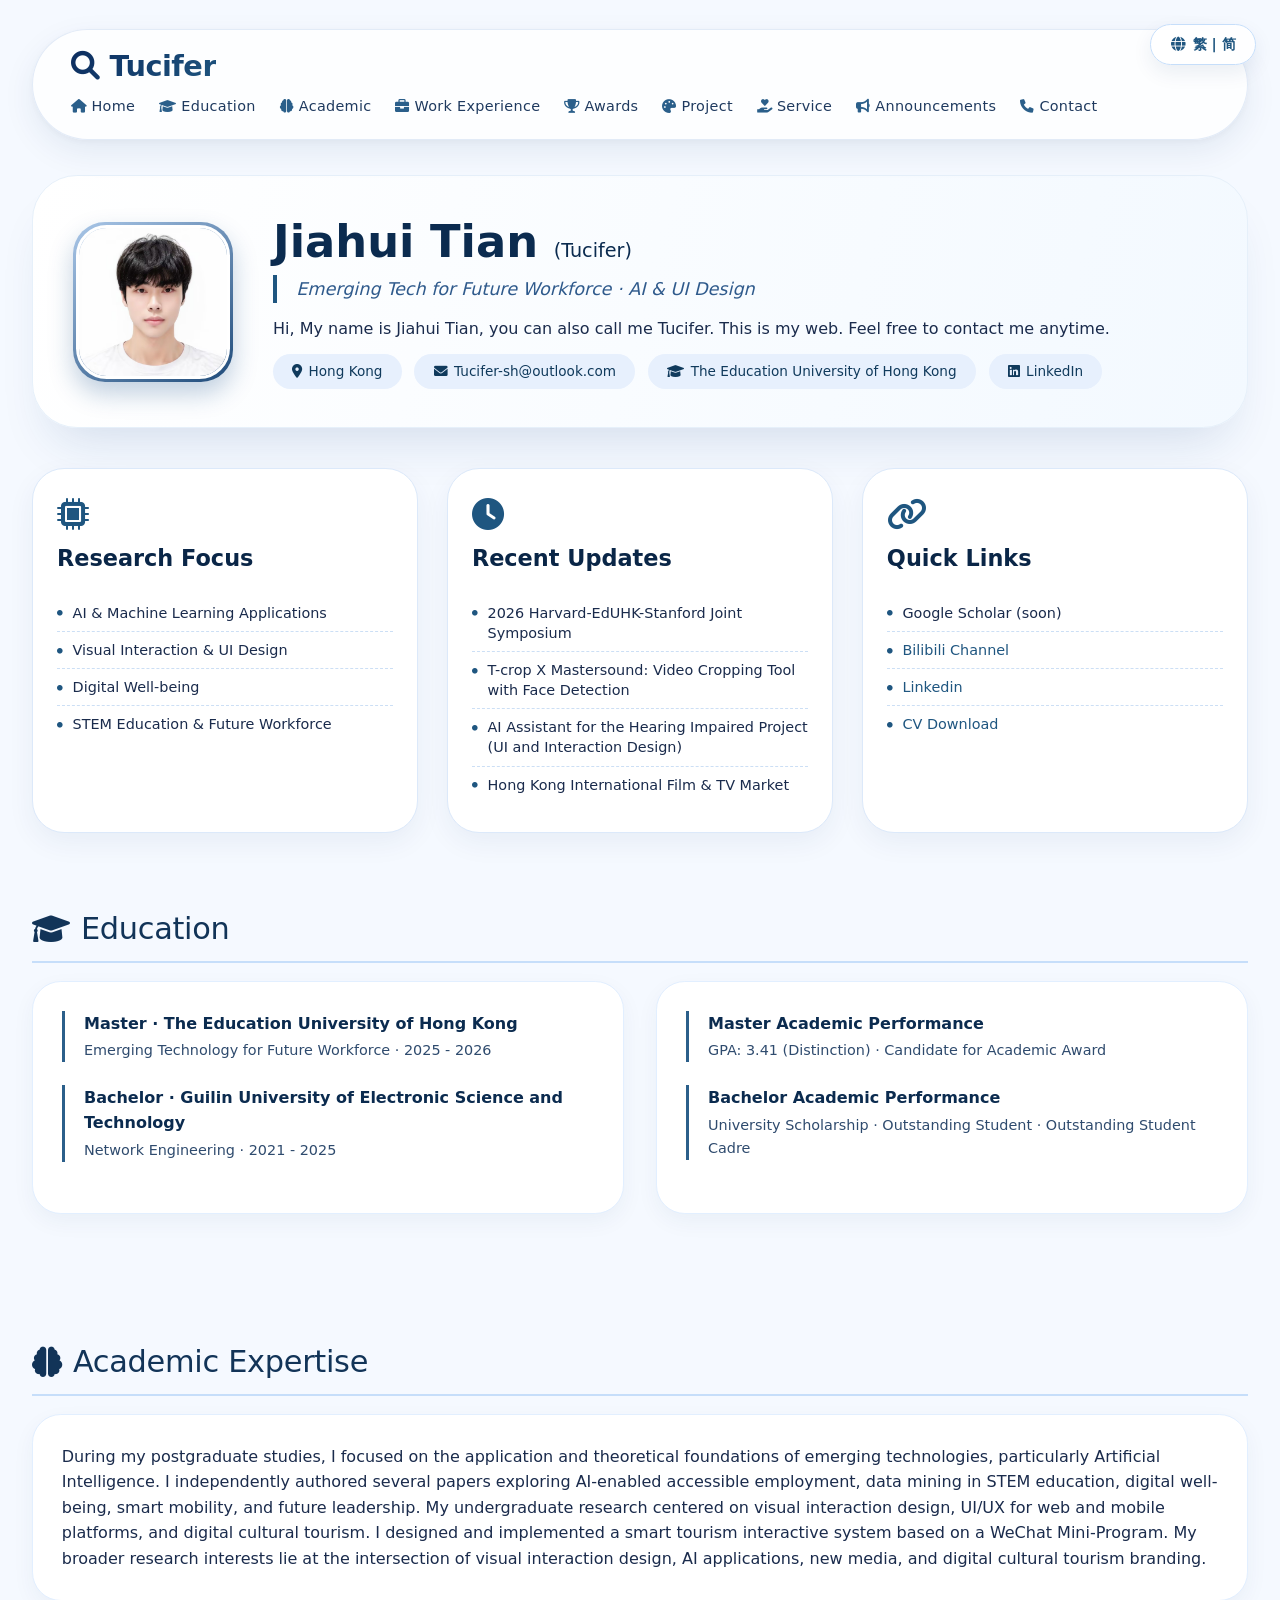
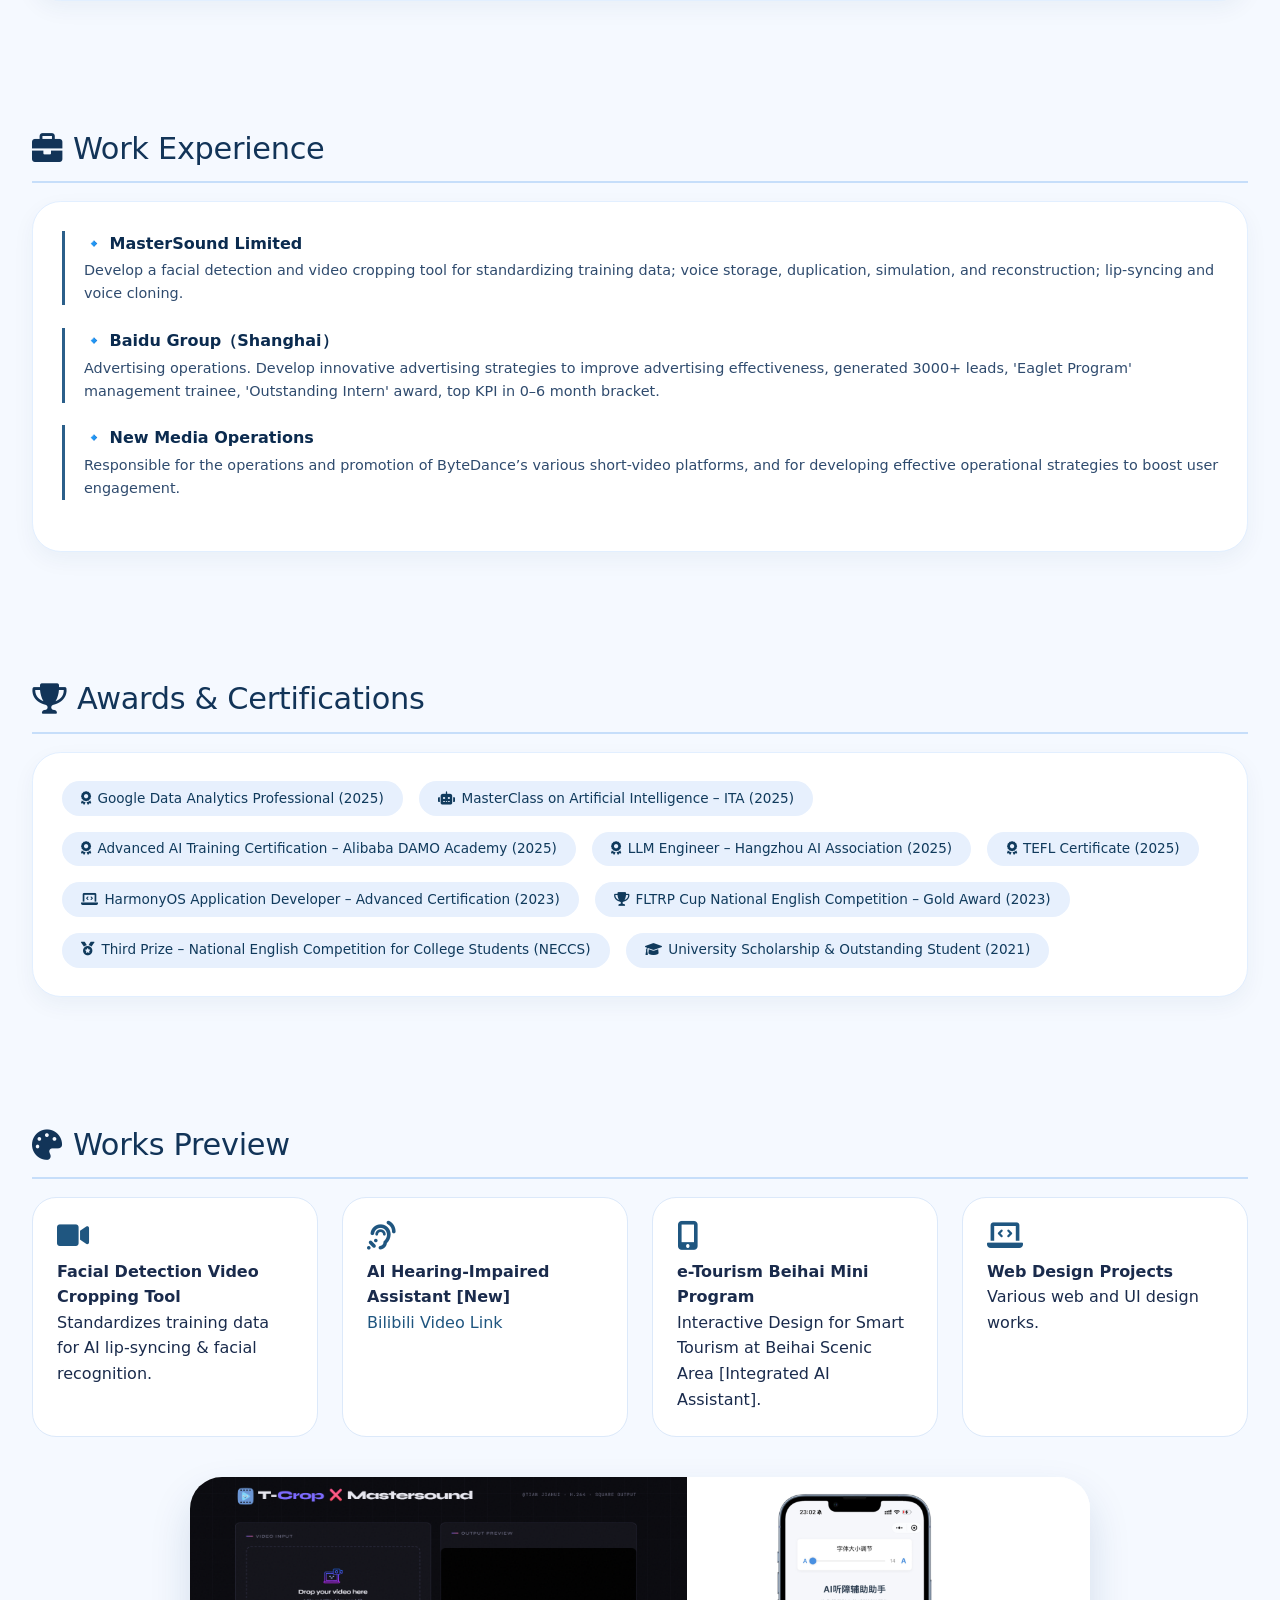
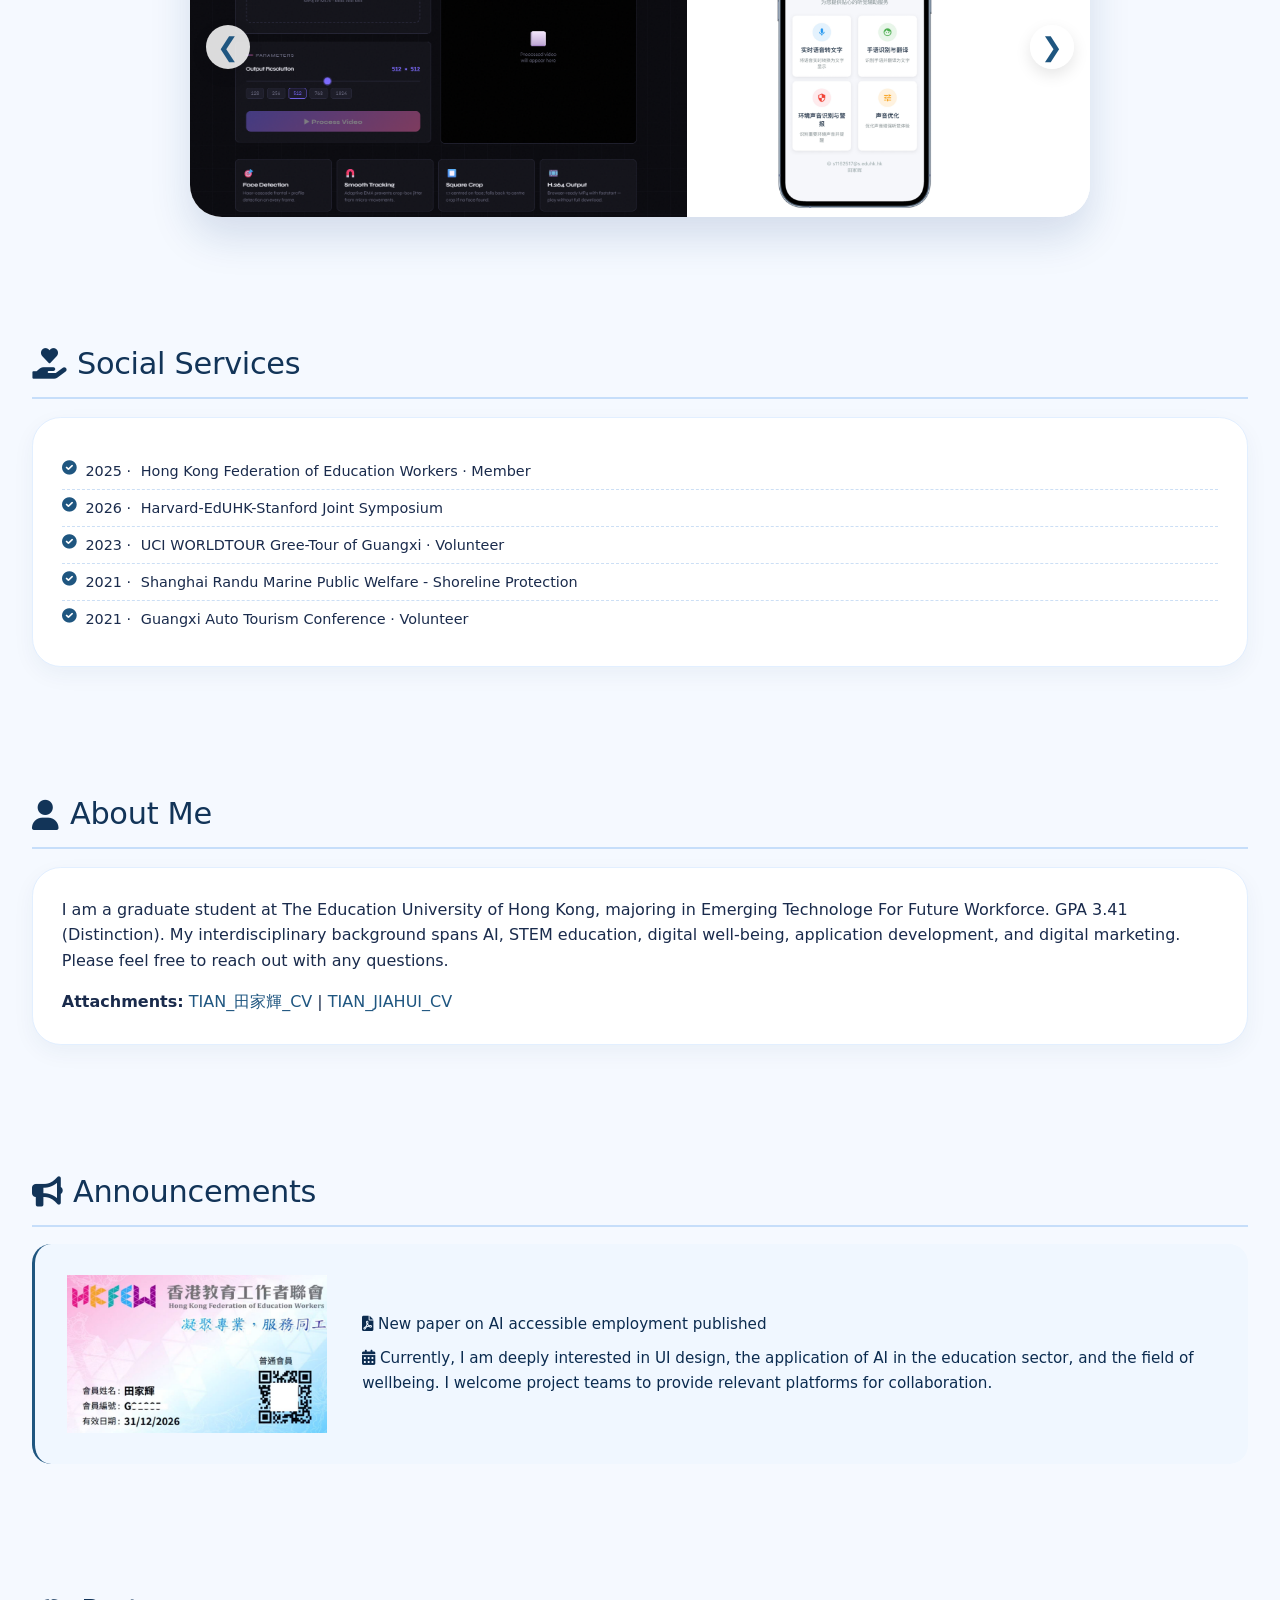
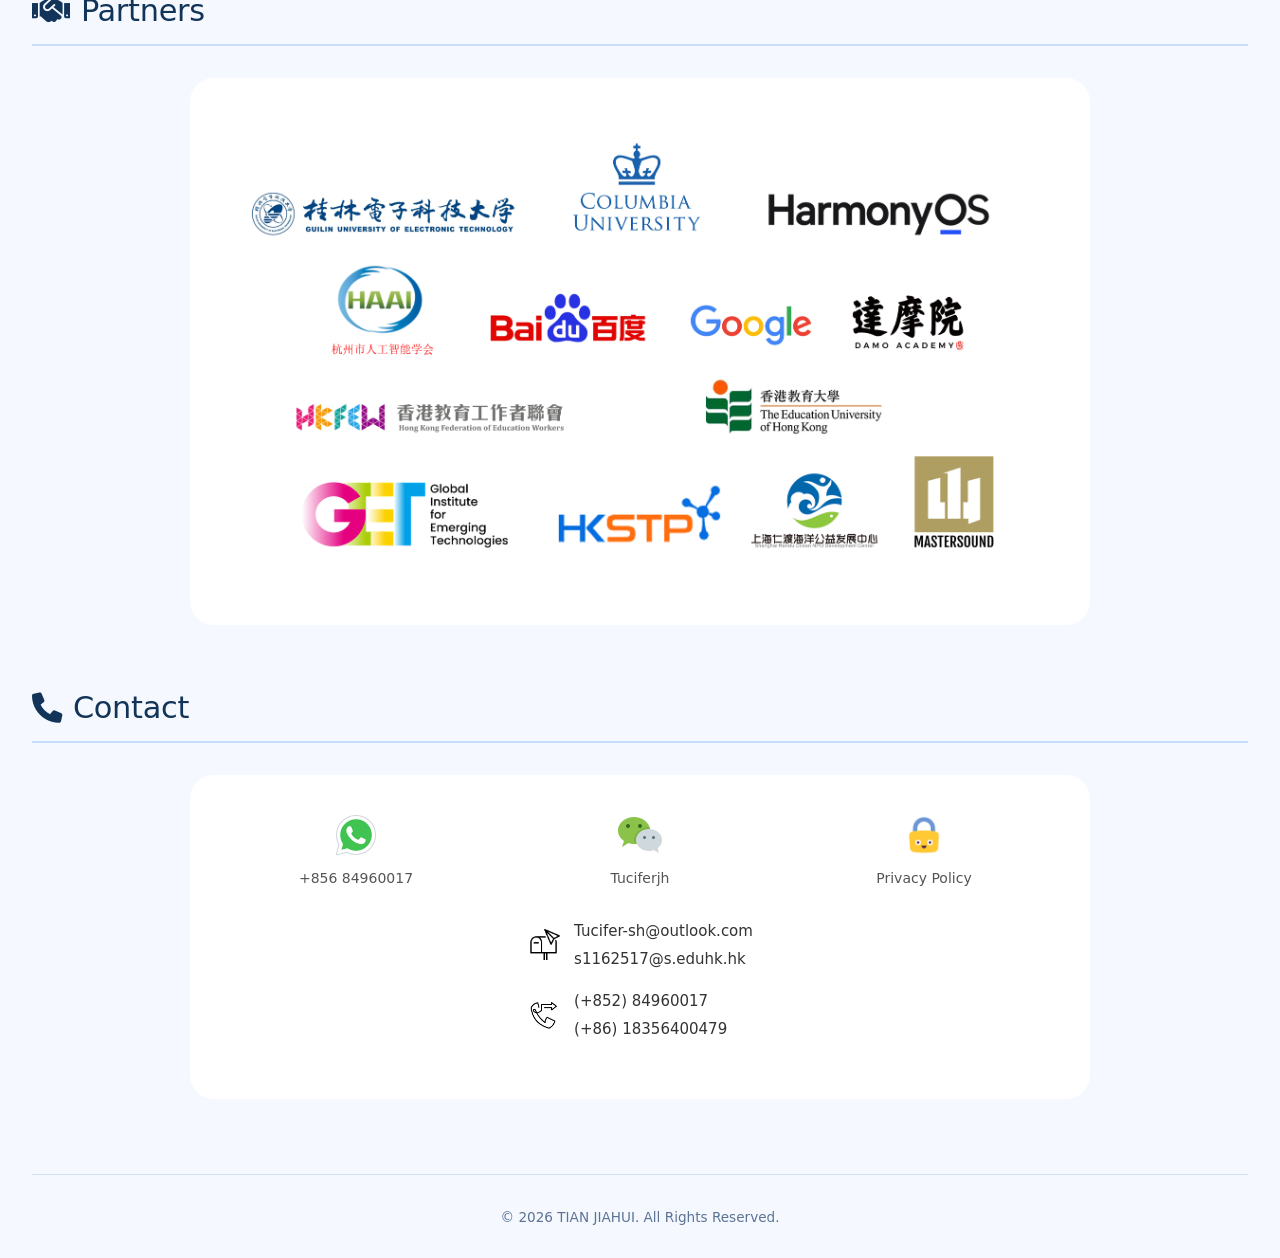
==== index.html @ a4f156c5 "Update index.html" ====
<!DOCTYPE html>
<html lang="en">
<head>
  <meta charset="UTF-8">
  <meta name="viewport" content="width=device-width, initial-scale=1.0, maximum-scale=1.0, user-scalable=yes, viewport-fit=cover">
  <meta http-equiv="Cache-Control" content="no-cache, no-store, must-revalidate">
  <meta http-equiv="Pragma" content="no-cache">
  <meta http-equiv="Expires" content="0">
<meta name="description" content="
Jiahui Tian (Tucifer) - Personal Homepage, AI & UI Design, Emerging Tech for Future Workforce, EdUHK.
香港教育大学研究生田家辉的个人主页，研究方向为人工智能、交互设计与新兴技术赋能的未来人力。
">
<meta name="keywords" content="
Tucifer,
Tucifer Tian,
Tian Jiahui,
TIAN JIAHUI,
JIAHUI TIAN ,
Jiahui Tian,
田家辉,
田家輝,
EDUHK 田家辉,
EDUHK 田家輝,
EdUHK 田家辉,
EdUHK 田家輝,
EDUHK Tian Jiahui,
EDUHK TIAN JIAHUI
Tian Jiahui EDUHK,
TIAN JIAHUI EDUHK，
香港教育大学 田家辉，
香港教育大學 田家輝，
田家辉 香港教育大学，
田家輝 香港教育大學
">
<meta name="robots" content="index, follow">
  <title>Jiahui Tian ·  Homepage</title>
 
  <link rel="icon" type="image/png" href="logo.png">

  <!-- Font Awesome -->
  <link rel="stylesheet" href="https://cdnjs.cloudflare.com/ajax/libs/font-awesome/6.0.0-beta3/css/all.min.css">

  <!-- Main CSS -->
  <link rel="stylesheet" href="./style.css">
</head>



<body>

  <!-- 语言切换按钮 -->
  <div class="lang-switch" id="langToggle">
    <i class="fas fa-globe"></i>
    <span class="lang-text"> 中文</span>
  </div>

  <div class="container">

    <!-- 导航栏 -->
    <nav>
      <div class="logo"><i class="fas fa-search"></i> </i> Tucifer</div>
      <ul class="nav-links">
  <li>
    <a href="#home">
      <i class="fas fa-home"></i>
      <span
        data-en="Home"
        data-zh-hant="主頁"
        data-zh-hans="主页"
      >Home</span>
    </a>
  </li>

  <li>
    <a href="#education">
      <i class="fas fa-graduation-cap"></i>
      <span
        data-en="Education"
        data-zh-hant="教育背景"
        data-zh-hans="教育背景"
      >Education</span>
    </a>
  </li>

  <li>
    <a href="#expertise">
      <i class="fas fa-brain"></i>
      <span
        data-en="Academic"
        data-zh-hant="學術專長"
        data-zh-hans="学术专长"
      >Academic</span>
    </a>
  </li>

  <li>
    <a href="#experience">
      <i class="fas fa-briefcase"></i>
      <span
        data-en="Work Experience"
        data-zh-hant="工作經驗"
        data-zh-hans="工作经验"
      >Experience</span>
    </a>
  </li>

  <li>
    <a href="#awards">
      <i class="fas fa-trophy"></i>
      <span
        data-en="Awards"
        data-zh-hant="獲獎與認證"
        data-zh-hans="获奖与认证"
      >Awards</span>
    </a>
  </li>

  <li>
    <a href="#works">
      <i class="fas fa-palette"></i>
      <span
        data-en="Project"
        data-zh-hant="項目展示"
        data-zh-hans="项目展示"
      >Works</span>
    </a>
  </li>

  <li>
    <a href="#service">
      <i class="fas fa-hand-holding-heart"></i>
      <span
        data-en="Service"
        data-zh-hant="社會服務"
        data-zh-hans="社会服务"
      >Service</span>
    </a>
  </li>

  <li>
    <a href="#bulletin">
      <i class="fas fa-bullhorn"></i>
      <span
        data-en="Announcements"
        data-zh-hant="公告欄"
        data-zh-hans="公告栏"
      >Announcements</span>
    </a>
  </li>

  <li>
    <a href="#Contact">
      <i class="fas fa-phone"></i>
      <span
        data-en="Contact"
        data-zh-hant="聯絡"
        data-zh-hans="联络"
      >Contact</span>
    </a>
  </li>
</ul>
    </nav>

    <!-- 英雄区 -->
    <div class="hero" id="home">
      <div class="photo-frame">
        <img src="photo.jpg" alt="Jiahui Tian photo">
      </div>
      <div class="intro-text">
        <h1>
  <span class="name-en" data-en="Jiahui Tian">Jiahui Tian</span>
  <span class="name-cn" style="font-size:1.2rem; font-weight:400;">
    (<span>Tucifer</span>)
  </span>
</h1>
        <div class="subtitle" data-en="Emerging Tech for Future Workforce · AI & UI Design" 
         data-zh-hant="新興科技賦能的未來人力 · 人工智能與交互設計"
         data-zh="新兴技术赋能的人力 · 人工智能与交互设计">
          Emerging Tech for Future Workforce · AI & Visual Design
        </div>
        <p data-en="Hi, My name is Jiahui Tian, you can also call me Tucifer. This is my web. Feel free to contact me anytime."
           data-zh-hant="你好，我是田家輝，也可以叫我 Tucifer。這是我的個人網站，歡迎隨時聯絡我。"
           data-zh="你好，我是田家辉，也可以叫我Tucifer。这是我的个人主页，欢迎随时联系我。">
          Hi, My name is Jiahui Tian, you can also call me Tucifer. This is my personal homepage. Feel free to contact me anytime.
        </p>
        <div class="quick-badges">
  <span class="badge">
    <i class="fas fa-map-marker-alt"></i>
    <span
      data-en="Hong Kong"
      data-zh-hant="香港"
      data-zh-hans="香港"
    >Hong Kong</span>
  </span>

  <span class="badge">
    <i class="fas fa-envelope"></i>
    <span data-en="Tucifer-sh@outlook.com" data-zh="Tucifer-sh@outlook.com">
      Tucifer-sh@outlook.com
    </span>
  </span>

  <span class="badge">
    <i class="fas fa-graduation-cap"></i>
    <span
      data-en="The Education University of Hong Kong"
      data-zh-hant="香港教育大學"
      data-zh-hans="香港教育大学"
    >
      The Education University of Hong Kong
    </span>
  </span>

  <!-- LinkedIn -->
  <a class="badge" href="https://www.linkedin.com/in/tucifer" target="_blank" rel="noopener">
    <i class="fab fa-linkedin"></i>
    <span
      data-en="LinkedIn"
      data-zh-hant="LinkedIn"
      data-zh-hans="LinkedIn"
    >LinkedIn</span>
  </a>
</div>
      </div>
    </div>

    <!-- 首页卡片 -->
<div class="home-grid">
  <div class="card">
    <i class="fas fa-microchip"></i>
    <h3
      data-en="Research Focus"
      data-zh-hant="研究焦點"
      data-zh-hans="研究焦点"
    >
      Research Focus
    </h3>
    <ul class="home-list">
      <li>
        <i class="fas fa-circle"></i>
        <span
          data-en="AI & Machine Learning Applications"
          data-zh-hant="人工智能與機器學習應用"
          data-zh-hans="人工智能与机器学习应用"
        >
          AI & Machine Learning Applications
        </span>
      </li>
      <li>
        <i class="fas fa-circle"></i>
        <span
          data-en="Visual Interaction & UI Design"
          data-zh-hant="視覺互動與介面設計"
          data-zh-hans="视觉交互与UI设计"
        >
          Visual Interaction & UI Design
        </span>
      </li>
      <li>
        <i class="fas fa-circle"></i>
        <span
          data-en="Digital Well-being"
          data-zh-hant="數碼福祉"
          data-zh-hans="数字福祉"
        >
          Digital Well-being
        </span>
      </li>
      <li>
        <i class="fas fa-circle"></i>
        <span
          data-en="STEM Education & Future Workforce"
          data-zh-hant="STEM 教育與未來人力"
          data-zh-hans="STEM 教育与未来人力"
        >
          STEM Education & Future Workforce
        </span>
      </li>
    </ul>
  </div>

  <div class="card">
    <i class="fas fa-clock"></i>
    <h3
      data-en="Recent Updates"
      data-zh-hant="近期動態"
      data-zh-hans="近期动态"
    >
      Recent Updates
    </h3>
    <ul class="home-list">
      <li>
        <i class="fas fa-circle"></i>
        <span
          data-en="2026 Harvard-EdUHK-Stanford Joint Symposium"
          data-zh-hant="2026 哈佛–教大–史丹福聯合論壇"
          data-zh-hans="2026 哈佛-教大-斯坦福联合论坛"
        >
          2026 Harvard-EdUHK-Stanford Joint Symposium
        </span>
      </li>
      <li>
        <i class="fas fa-circle"></i>
        <span
          data-en="T-crop X Mastersound: Video Cropping Tool with Face Detection"
          data-zh-hant="T‑crop X Mastersound：具人臉偵測功能的影片裁剪工具"
          data-zh-hans="T-crop X Mastersound 面部检测视频裁剪工具"
        >
          T-crop X Mastersound: Video Cropping Tool with Face Detection
        </span>
      </li>
      <li>
        <i class="fas fa-circle"></i>
        <span
          data-en="AI Assistant for the Hearing Impaired Project (UI and Interaction Design)"
          data-zh-hant="AI 聽障助手項目（介面與互動設計）"
          data-zh-hans="AI听障助手项目（UI和交互设计）"
        >
          AI Assistant for the Hearing Impaired Project (UI and Interaction Design)
        </span>
      </li>
      <li>
        <i class="fas fa-circle"></i>
        <span
          data-en="Hong Kong International Film & TV Market"
          data-zh-hant="2026 香港國際影視展（FILMART）"
          data-zh-hans="2026 香港国际影视展 (FILMART)"
        >
          Hong Kong International Film & TV Market
        </span>
      </li>
    </ul>
  </div>

  <div class="card">
    <i class="fas fa-link"></i>
    <h3
      data-en="Quick Links"
      data-zh-hant="快速連結"
      data-zh-hans="快速链接"
    >
      Quick Links
    </h3>
    <ul class="home-list">
      <li>
        <i class="fas fa-circle"></i>
        <span
          data-en="Google Scholar (soon)"
          data-zh-hant="Google Scholar（即將推出）"
          data-zh-hans="Google Scholar（即将上线）"
        >
          Google Scholar (soon)
        </span>
      </li>
      <li>
        <i class="fas fa-circle"></i>
        <a href="https://www.bilibili.com/video/BV1DdDeB6Enp/" target="_blank" rel="noopener">
          <span
            data-en="Bilibili Channel"
            data-zh-hant="Bilibili 頻道"
            data-zh-hans="B站频道"
          >
            Bilibili Channel
          </span>
        </a>
      </li>
      <li>
        <i class="fas fa-circle"></i>
        <a href="https://www.linkedin.com/in/tucifer" target="_blank" rel="noopener">
          <span
            data-en="Linkedin"
            data-zh-hant="Linkedin"
            data-zh-hans="Linkedin"
          >
            CV Download
          </span>
        </a>
      </li>
      <li>
        <i class="fas fa-circle"></i>
        <a href="https://p.kdocs.cn/s/OEKVGBZIACQHM" target="_blank" rel="noopener">
          <span
            data-en="CV Download"
            data-zh-hant="履歷下載"
            data-zh-hans="简历下载"
          >
            CV Download
          </span>
        </a>
      </li>
    </ul>
  </div>
</div>

    <!-- 教育 -->
<div id="education">
  <h2 class="section-title">
    <i class="fas fa-graduation-cap"></i>
    <span
      data-en="Education"
      data-zh-hant="教育背景"
      data-zh-hans="教育背景"
    >
      Education
    </span>
  </h2>

  <div class="grid-2col">
    <!-- 第一个 info-block：学历 -->
    <div class="info-block">
      <div class="timeline-item">
        <h4>
          <span
            data-en="Master · The Education University of Hong Kong"
            data-zh-hant="碩士 · 香港教育大學"
            data-zh-hans="硕士 · 香港教育大学"
          >
            Master · The Education University of Hong Kong
          </span>
        </h4>
        <p
          data-en="Emerging Technology for Future Workforce · 2025 - 2026"
          data-zh-hant="新興科技賦能的未來人力 · 2025 - 2026"
          data-zh-hans="新兴技术赋能的未来人力 · 2025 - 2026"
        >
          Emerging Technology for Future Workforce · 2025 - 2026
        </p>
      </div>

      <div class="timeline-item">
        <h4>
          <span
            data-en="Bachelor · Guilin University of Electronic Science and Technology"
            data-zh-hant="學士 · 桂林電子科技大學"
            data-zh-hans="学士 · 桂林电子科技大学"
          >
            Bachelor · Guilin University of Electronic Science and Technology
          </span>
        </h4>
        <p
          data-en="Network Engineering · 2021 - 2025"
          data-zh-hant="網絡工程 · 2021 - 2025"
          data-zh-hans="网络工程 · 2021 - 2025"
        >
          Network Engineering · 2021 - 2025
        </p>
      </div>
    </div>

    <!-- 第二个 info-block：成绩与项目描述 -->
    <div class="info-block">
      <div class="timeline-item">
        <h4>
          <span
            data-en="Master Academic Performance"
            data-zh-hant="碩士學術表現"
            data-zh-hans="硕士学术表现"
          >
            Master Academic Performance
          </span>
        </h4>
        <p
          data-en="GPA: 3.41 (Distinction) · Candidate for Academic Award"
          data-zh-hant="GPA：3.41（卓越）· 學術獎候選名單"
          data-zh-hans="GPA：3.41（卓越）· 学术奖候选名单"
        >
          GPA: 3.41 (Distinction) · Candidate for Academic Award
        </p>
      </div>

      <div class="timeline-item">
        <h4>
          <span
            data-en="Bachelor Academic Performance"
            data-zh-hant="學士學術表現"
            data-zh-hans="本科学术表现"
          >
            Bachelor Academic Performance
          </span>
        </h4>
        <p
          data-en="University Scholarship · Outstanding Student · Outstanding Student Cadre"
          data-zh-hant="校級獎學金 · 優秀學生 · 優秀學生領導者"
          data-zh-hans="校级奖学金 · 优秀学生 · 优秀学生领导者"
        >
          University Scholarship · Outstanding Student · Outstanding Student Lead
        </p>
      </div>
    </div>
  </div>
</div>

   <!-- 学术专长 -->
<div id="expertise">
  <h2 class="section-title">
    <i class="fas fa-brain"></i>
    <span
      data-en="Academic Expertise"
      data-zh-hant="學術專長"
      data-zh-hans="学术经历"
    >
      Academic Expertise
    </span>
  </h2>

  <div class="info-block">
    <p
      data-en="During my postgraduate studies, I focused on the application and theoretical foundations of emerging technologies, particularly Artificial Intelligence. I independently authored several papers exploring AI-enabled accessible employment, data mining in STEM education, digital well-being, smart mobility, and future leadership.

My undergraduate research centered on visual interaction design, UI/UX for web and mobile platforms, and digital cultural tourism. I designed and implemented a smart tourism interactive system based on a WeChat Mini-Program. My broader research interests lie at the intersection of visual interaction design, AI applications, new media, and digital cultural tourism branding."
      data-zh-hant="碩士階段聚焦人工智能等新興技術的應用與理論基礎，獨立撰寫多篇論文，涵蓋聽障群體無障礙就業、STEM 教育數據挖掘、數碼福祉、智慧出行及未來領導力。

本科階段主攻視覺互動與介面設計，涵蓋網頁、移動端及小程序介面，並完成基於微信小程序的智慧旅遊互動系統。研究興趣集中於視覺互動設計、人工智能、新媒體應用與數碼文旅品牌。"
      data-zh-hans="硕士阶段聚焦人工智能等新兴技术的应用与理论基础，独立撰写多篇论文，涵盖听障群体无障碍就业、STEM教育数据挖掘、数字福祉、智慧出行及未来领导力。

本科阶段主攻视觉交互与UI设计，涵盖网页、移动端及小程序界面，并完成基于微信小程序的智慧旅游互动系统。研究兴趣集中于视觉交互设计、人工智能、新媒体应用与数字文旅品牌。"
    >
      During my postgraduate studies, I focused on AI applications and independently authored papers on AI-empowered accessible employment, data mining in STEM education, digital well-being, AI in smart mobility, and future leadership. Undergraduate research centered on UI design, web/mini-program interfaces, and digital cultural tourism. Published paper: 'Design and Implementation of a Smart Tourism Interactive System for Beihai Scenic Spots Based on WeChat Mini-Program.'
    </p>
  </div>
</div>


   <!-- 工作经验 -->
<div id="experience">
  <h2 class="section-title">
    <i class="fas fa-briefcase"></i>
    <span
      data-en="Work Experience"
      data-zh-hant="工作經驗"
      data-zh-hans="工作经验"
    >
      Work Experience
    </span>
  </h2>

  <div class="info-block">
    <!-- MasterSound -->
    <div class="timeline-item">
      <h4>🔹 MasterSound Limited</h4>
      <p
        data-en="Develop a facial detection and video cropping tool for standardizing training data; voice storage, duplication, simulation, and reconstruction; lip-syncing and voice cloning."
        data-zh-hant="開發面部偵測影片裁剪工具，用於標準化訓練數據；聲音儲存、複製、模擬與重建；唇音同步與聲音克隆。"
        data-zh-hans="开发面部检测视频裁剪工具，用于标准化训练数据；声音存储、复制、模拟与重建；唇音同步与声音克隆。"
      >
        Develop a facial detection and video cropping tool for standardizing training data; voice storage, duplication, simulation, and reconstruction; lip-syncing and voice cloning.
      </p>
    </div>

    <!-- Baidu -->
    <div class="timeline-item">
      <h4>
        🔹
        <span
          data-en="Baidu Group（Shanghai）"
          data-zh-hant="百度上海分公司"
          data-zh-hans="百度上海分公司"
        >
          Baidu Group（Shanghai）
        </span>
      </h4>
      <p
        data-en="Advertising operations. Develop innovative advertising strategies to improve advertising effectiveness, generated 3000+ leads, 'Eaglet Program' management trainee, 'Outstanding Intern' award, top KPI in 0–6 month bracket."
        data-zh-hant="廣告營運。制定創新廣告策略以提升廣告成效，產出 3000+ 高質量潛在客戶；「雛鷹計劃」管理培訓生，獲「優秀實習生」，0–6 個月組內 KPI 排名第一。"
        data-zh-hans="广告运营，制定创新广告策略，提升广告效果，产出3000+高质量线索，管培生“雏鹰计划”，获“优秀实习生”，KPI领先。"
      >
        Advertising operations. Develop innovative advertising strategies to improve advertising effectiveness, generated 3000+ leads, 'Eaglet Program' management trainee, 'Outstanding Intern' award, top KPI in 0–6 month bracket.
      </p>
    </div>

    <!-- New Media -->
    <div class="timeline-item">
      <h4>
        🔹
        <span
          data-en="New Media Operations"
          data-zh-hant="新媒體營運"
          data-zh-hans="新媒体运营"
        >
          New Media Operations
        </span>
      </h4>
      <p
        data-en="Responsible for the operations and promotion of ByteDance’s various short-video platforms, and for developing effective operational strategies to boost user engagement."
        data-zh-hant="負責字節跳動旗下各短視頻平台的營運與推廣，制定有效營運方案以提升用戶活躍度。"
        data-zh-hans="负责字节跳动旗下各短视频平台运营和推广，制定有效运营方案提升用户活跃度。"
      >
        Responsible for the operations and promotion of ByteDance’s various short-video platforms, and for developing effective operational strategies to boost user engagement.
      </p>
    </div>
  </div>
</div>

    

   <!-- 获奖 -->
<div id="awards">
  <h2 class="section-title">
    <i class="fas fa-trophy"></i>
    <span
      data-en="Awards & Certifications"
      data-zh-hant="獲獎與認證"
      data-zh-hans="获奖与认证"
    >
      Awards & Certifications
    </span>
  </h2>

  <div class="info-block" style="display:flex; flex-wrap:wrap; gap:1rem;">
    <span class="badge">
      <i class="fas fa-award"></i>
      <span
        data-en="Google Data Analytics Professional (2025)"
        data-zh-hant="Google 數據分析專業認證（2025）"
        data-zh-hans="谷歌数据分析专业认证（2025）"
      >
        Google Data Analytics Professional (2025)
      </span>
    </span>

    <span class="badge">
      <i class="fas fa-robot"></i>
      <span
        data-en="MasterClass on Artificial Intelligence – ITA (2025)"
        data-zh-hant="ITA 人工智能大師班（2025）"
        data-zh-hans="ITA 人工智能大师班（2025）"
      >
        MASTERCLASS ON ARTIFICIAL INTELLIGENCE from ITA(2025)
      </span>
    </span>

    <span class="badge">
      <i class="fas fa-award"></i>
      <span
        data-en="Advanced AI Training Certification – Alibaba DAMO Academy (2025)"
        data-zh-hant="阿里巴巴達摩院人工智能訓練師高級認證（2025）"
        data-zh-hans="阿里巴巴达摩院人工智能训练师高级认证（2025）"
      >
        Advanced Certification in AI Training from Alibaba DAMo Academy (2025)
      </span>
    </span>

    <span class="badge">
      <i class="fas fa-award"></i>
      <span
        data-en="LLM Engineer – Hangzhou AI Association (2025)"
        data-zh-hant="杭州市人工智能學會大模型工程師（2025）"
        data-zh-hans="杭州市人工智能学会大模型工程师（2025）"
      >
        LLM Engineer Hangzhou AI Assoc. (2025)
      </span>
    </span>

    <span class="badge">
      <i class="fas fa-award"></i>
      <span
        data-en="TEFL Certificate (2025)"
        data-zh-hant="國際英語教師資格證（2025）"
        data-zh-hans="国际英语教师资格证（2025）"
      >
        TEFL Certificate (2025)
      </span>
    </span>

    <span class="badge">
      <i class="fas fa-laptop-code"></i>
      <span
        data-en="HarmonyOS Application Developer – Advanced Certification (2023)"
        data-zh-hant="鴻蒙應用開發者高級認證（2023）"
        data-zh-hans="鸿蒙应用开发者高级认证（2023）"
      >
        HarmonyOS Application Developer Advanced Certification (2023)
      </span>
    </span>

    <span class="badge">
      <i class="fas fa-trophy"></i>
      <span
        data-en="FLTRP Cup National English Competition – Gold Award (2023)"
        data-zh-hant="外研社全國英語大賽金獎（2023）"
        data-zh-hans="外研社全国英语大赛金奖（2023）"
      >
        FLTRP Gold Awards English (2023)
      </span>
    </span>

    <span class="badge">
      <i class="fas fa-medal"></i>
      <span
        data-en="Third Prize – National English Competition for College Students (NECCS)"
        data-zh-hant="全國大學生英語競賽三等獎"
        data-zh-hans="全国大学生英语竞赛三等奖"
      >
        Third Prize - National English Competition for College Students (NECCS)
      </span>
    </span>

    <span class="badge">
      <i class="fas fa-graduation-cap"></i>
      <span
        data-en="University Scholarship & Outstanding Student (2021)"
        data-zh-hant="校級獎學金及優秀學生（2021）"
        data-zh-hans="校级奖学金 & 优秀学生（2021）"
      >
        University Scholarship & Outstanding Student (2021)
      </span>
    </span>
  </div>
</div>

    <!-- 作品展示 -->
    <div id="works">
      <h2 class="section-title"><i class="fas fa-palette"></i> <span data-en="Works Preview" data-zh="作品展示">Works Preview</span></h2>
      <div class="works-grid">
  <!-- Facial Detection Video Cropping Tool -->
  <div class="work-card">
    <i class="fas fa-video"></i>
    <h4
      data-en="Facial Detection Video Cropping Tool"
      data-zh-hant="面部偵測影片裁剪工具"
      data-zh-hans="面部检测视频裁剪工具"
    >
      Facial Detection Video Cropping Tool
    </h4>
    <p
      data-en="Standardizes training data for AI lip-syncing & facial recognition."
      data-zh-hant="為 AI 唇音同步及人臉識別標準化訓練數據。"
      data-zh-hans="标准化AI口型同步与人脸识别训练数据。"
    >
      Standardizes training data for AI lip-syncing & facial recognition.
    </p>
  </div>

  <!-- AI Hearing-Impaired Assistant -->
  <div class="work-card">
    <i class="fas fa-ear-listen"></i>
    <h4
      data-en="AI Hearing-Impaired Assistant [New]"
      data-zh-hant="AI 聽障助手 [新]"
      data-zh-hans="AI听障助手 [新]"
    >
      AI Hearing-Impaired Assistant [New]
    </h4>
    <p>
      <a href="https://www.bilibili.com/video/BV1DdDeB6Enp/" target="_blank">
        Bilibili Video Link
      </a>
    </p>
  </div>

  <!-- e-Tourism Beihai Mini Program -->
  <div class="work-card">
    <i class="fas fa-mobile-alt"></i>
    <h4
      data-en="e-Tourism Beihai Mini Program"
      data-zh-hant="e‑旅遊北海小程序"
      data-zh-hans="e游北海小程序"
    >
      e-Tourism Beihai Mini Program
    </h4>
    <p
      data-en="Interactive Design for Smart Tourism at Beihai Scenic Area [Integrated AI Assistant]."
      data-zh-hant="北海景區智慧旅遊互動設計 [接入 AI 助手]。"
      data-zh-hans="北海景区智慧旅游交互设计[接入AI助手]。"
    >
      Interactive Design for Smart Tourism at Beihai Scenic Area [Integrated AI Assistant].
    </p>
  </div>

  <!-- Web Design Projects -->
  <div class="work-card">
    <i class="fas fa-laptop-code"></i>
    <h4
      data-en="Web Design Projects"
      data-zh-hant="網頁設計項目"
      data-zh-hans="网页设计项目"
    >
      Web Design Projects
    </h4>
    <p
      data-en="Various web and UI design works."
      data-zh-hant="多項網頁與介面設計作品。"
      data-zh-hans="各类网页与UI设计作品。"
    >
      Various web and UI design works.
    </p>
  </div>
</div>

      <div class="works-carousel">
  <div class="carousel-track">
    <img src="1.png" alt="Facial Detection Tool">
    <img src="2.png" alt="AI Hearing Assistant">
    <img src="2.1.png" alt="AI Hearing Assistant">
    <img src="3.png" alt="Beihai Mini Program">
    <img src="4.png" alt="Web Design Projects">
    <img src="5.png" alt="Web Design Projects">
    <img src="6.png" alt="Web Design Projects">
    <img src="7.png" alt="Web Design Projects">
  </div>

  <button class="carousel-btn prev">&#10094;</button>
  <button class="carousel-btn next">&#10095;</button>
</div>
    </div>


   <!-- 社会服务 -->
<div id="service">
  <h2 class="section-title">
    <i class="fas fa-hand-holding-heart"></i>
    <span
      data-en="Social Services"
      data-zh-hant="社會服務"
      data-zh-hans="社会服务"
    >
      Social Services
    </span>
  </h2>

  <div class="info-block">
    <ul class="home-list">
      <li>
        <i class="fas fa-check-circle" style="color:#1f5680;"></i>
        2025 ·
        <span
          data-en="Hong Kong Federation of Education Workers · Member"
          data-zh-hant="香港教育工作者聯會 · 成員"
          data-zh-hans="香港教育工作者联会 · 成员"
        >
          Hong Kong Federation of Education Workers · Member
        </span>
      </li>

      <li>
        <i class="fas fa-check-circle" style="color:#1f5680;"></i>
        2026 ·
        <span
          data-en="Harvard-EdUHK-Stanford Joint Symposium"
          data-zh-hant="哈佛–教大–斯坦福聯合論壇"
          data-zh-hans="哈佛-教大-斯坦福联合论坛"
        >
          Harvard-EdUHK-Stanford Joint Symposium
        </span>
      </li>

      <li>
        <i class="fas fa-check-circle" style="color:#1f5680;"></i>
        2023 ·
        <span
          data-en="UCI WORLDTOUR Gree-Tour of Guangxi · Volunteer"
          data-zh-hant="UCI 世界巡迴賽 · 格力環廣西 · 義工"
          data-zh-hans="UCI世界巡回赛·格力环广西 · 志愿者"
        >
          UCI WORLDTOUR Gree-Tour of Guangxi
        </span>
      </li>

      <li>
        <i class="fas fa-check-circle" style="color:#1f5680;"></i>
        2021 ·
        <span
          data-en="Shanghai Randu Marine Public Welfare - Shoreline Protection"
          data-zh-hant="上海仁渡海洋公益發展中心 · 守護海岸線科研監測"
          data-zh-hans="上海仁渡海洋公益发展中心·守护海岸线 科研监测"
        >
          Shanghai Randu Marine Public Welfare - Shoreline Protection
        </span>
      </li>

      <li>
        <i class="fas fa-check-circle" style="color:#1f5680;"></i>
        2021 ·
        <span
          data-en="Guangxi Auto Tourism Conference · Volunteer"
          data-zh-hant="廣西汽車旅遊大會 · 義工"
          data-zh-hans="广西汽车旅游大会 · 志愿者"
        >
          Guangxi Auto Tourism Conference
        </span>
      </li>
    </ul>
  </div>
</div>

    <!-- 关于我 -->
    <div id="about">
      <h2 class="section-title"><i class="fas fa-user"></i> <span data-en="About Me" data-zh="关于我">About Me</span></h2>
      <div class="info-block">
        <p data-en="I am a graduate student at The Education University of Hong Kong, majoring in Emerging Technologe For Future Workforce. GPA 3.41 (Distinction). My interdisciplinary background spans AI, STEM education, digital well-being, application development, and digital marketing. Please feel free to reach out with any questions."
            data-zh-hant="我是香港教育大學研究生，專業爲新興科技賦能的未來人力，GPA 3.41 (Distinction)。跨學科背景涵蓋人工智能、STEM教育、數字福祉、應用開發與數字營銷。如有任何問題，歡迎聯繫我。"
        data-zh-hans="我是香港教育大学研究生，专业为新兴科技赋能的未来人力，GPA 3.41 (Distinction)。跨学科背景涵盖人工智能、STEM教育、数字福祉、应用开发与数字营销。如有任何问题，欢迎联系我。">
          I am a graduate student at The Education University of Hong Kong, majoring in Emerging Technologe For Future Workforce. GPA 3.41 (Distinction). My interdisciplinary background spans AI, STEM education, digital well-being, application development, and digital marketing. Please feel free to reach out with any questions.
        </p>
        <p style="margin-top:1rem;">
          <strong data-en="Attachments:" data-zh="附件：">Attachments:</strong>
          <a href="https://p.kdocs.cn/s/OEKVGBZIACQHM">TIAN_田家輝_CV</a> |
          <a href="https://p.kdocs.cn/s/OEKVGBZIACQHM">TIAN_JIAHUI_CV</a>
        </p>
      </div>
    </div>

    <!-- 公告栏 -->
  <div id="bulletin">
  <h2 class="section-title">
    <i class="fas fa-bullhorn"></i>
    <span
      data-en="Announcements"
      data-zh-hant="公告欄"
      data-zh-hans="公告栏"
    >
      Announcements
    </span>
  </h2>

  <div class="announcement announcement-with-img">
    <!-- 左侧照片 -->
    <div class="announcement-img">
      <img src="8.png" alt="Announcement Photo">
    </div>

    <!-- 右侧文字 -->
    <div class="announcement-text">
      <p style="margin-top:0.6rem;">
        <i class="fas fa-file-pdf"></i>
        <span
          data-en="New paper on AI accessible employment published"
          data-zh-hant="AI 賦能無障礙就業新論文發表"
          data-zh-hans="AI赋能无障碍就业新论文发表"
        >
          New paper on AI accessible employment published
        </span>
      </p>

      <p>
        <i class="fas fa-calendar-alt"></i>
        <span
          data-en="Currently, I am deeply interested in UI design, the application of AI in the education sector, and the field of wellbeing. I welcome project teams to provide relevant platforms for collaboration."
          data-zh-hant="目前，本人對 UI 設計、人工智能在教育領域的應用以及數碼福祉研究深感兴趣，歡迎項目團隊提供相關合作平台。"
          data-zh-hans="目前，我对UI设计、人工智能在教育领域的应用以及数码福祉研究领域深感兴趣。欢迎项目团队提供相关的合作平台。"
        >
          Currently, I am deeply interested in UI design, the application of AI in the education sector, and the field of wellbeing. I welcome project teams to provide relevant platforms for collaboration.
        </span>
      </p>
    </div>
  </div>
</div>

    <!-- 合作伙伴 -->
<div id="partners">
  <h2 class="section-title">
    <i class="fas fa-handshake"></i>
    <span
      data-en="Partners"
      data-zh-hant="合作夥伴"
      data-zh-hans="合作伙伴"
    >
      Partners
    </span>
  </h2>

  <div class="partner-photo">
    <img src="9.png" alt="Partner Institutions">
  </div>
</div>

<!-- 联络 -->
<!-- 联络 -->
<!-- 联络 -->
<div id="Contact">
  <h2 class="section-title">
    <i class="fas fa-phone"></i>
    <span
      data-en="Contact"
      data-zh-hant="聯絡"
      data-zh-hans="联络"
    >
      Contact
    </span>
  </h2>

  <div class="partner-photo">

    <!-- 横向 -->
    <ul class="contact-row">
      <li>
        <a href="https://wa.me/85284960017" target="_blank" rel="noopener">
          <img src="icon1.png" alt="WhatsApp" class="icon-custom">
        </a>
        <span>+856 84960017</span>
      </li>
      <li>
        <a href="https://u.wechat.com/MCgw1n7GXdrn3Fm5SXdCaOg?s=2" target="_blank" rel="noopener">
          <img src="icon2.png" alt="Tuciferjh" class="contact-icon-img">
        </a>
        <span>Tuciferjh</span>
      </li>
      <li>
        <a href="privacy policy.html" target="_blank" rel="noopener">
          <img src="icon3.png" alt="Official Site" class="icon-custom">
        </a>
        <span data-en="Privacy Policy"
              data-zh-hant="隱私政策"
              data-zh-hans="隐私政策">Privacy Policy</span>
         
      </li>
    </ul>

    <!-- ✅ 竖向（邮箱 + 电话） -->
    <div class="contact-vertical">

      <div class="contact-row-fixed">
        <img src="icon4.png" class="contact-icon" alt="Email">
        <div>
          <a href="mailto:Tucifer-sh@outlook.com">Tucifer-sh@outlook.com</a>
          <a href="mailto:s1162517@s.eduhk.hk">s1162517@s.eduhk.hk</a>
        </div>
      </div>

      <div class="contact-row-fixed">
        <a href="tel:+8618356400479">
          <img src="icon5.png" class="contact-icon" alt="Phone">
        </a>
        <div>
          <a href="tel:+85284960017">(+852) 84960017</a>
          <a href="tel:+8618356400479">(+86) 18356400479</a>
          
        </div>
      </div>

    </div>

  </div>
</div>


    <footer>
      <p>© 2026 TIAN JIAHUI. All Rights Reserved.</p>
    </footer>

  </div>

  <div class="back-to-top" id="backToTop" title="Back to Top">
    <i class="fas fa-chevron-up"></i>
  </div>

  <!-- 语言切换脚本 -->
  <script>
(function () {
  const langToggle = document.getElementById('langToggle');
  const langText = langToggle.querySelector('.lang-text');

  const languages = [
    { code: 'en', label: 'En' },
    { code: 'zh-Hant', label: '繁' },
    { code: 'zh', label: '简' }
  ];

  let currentLang = 'en';

  const elements = document.querySelectorAll('[data-en]');

  function switchLanguage(lang) {
    elements.forEach(el => {
      if (lang === 'en') {
        el.textContent = el.dataset.en;
      } else if (lang === 'zh-Hant') {
        el.textContent = el.dataset.zhHant || el.dataset.zh || el.dataset.en;
      } else if (lang === 'zh') {
        el.textContent = el.dataset.zhHans || el.dataset.zh || el.dataset.en;
      }
    });

    const otherLangs = languages
      .filter(l => l.code !== lang)
      .map(l => l.label)
      .join(' | ');

    langText.textContent = otherLangs;
    currentLang = lang;
  }

  langToggle.addEventListener('click', () => {
    const idx = languages.findIndex(l => l.code === currentLang);
    switchLanguage(languages[(idx + 1) % languages.length].code);
  });

  switchLanguage('en');
})();
</script>

  <script>
  const track = document.querySelector('.carousel-track');
  const nextBtn = document.querySelector('.carousel-btn.next');
  const prevBtn = document.querySelector('.carousel-btn.prev');

  let index = 0;
  const total = track.children.length;

  function updateCarousel() {
    track.style.transform = `translateX(-${index * 100}%)`;
  }

  nextBtn.addEventListener('click', () => {
    index = (index + 1) % total;
    updateCarousel();
  });

  prevBtn.addEventListener('click', () => {
    index = (index - 1 + total) % total;
    updateCarousel();
  });
</script>


<script>
document.querySelectorAll('.nav-links a').forEach(link => {
  link.addEventListener('click', function (e) {
    e.preventDefault();

    const targetId = this.getAttribute('href').substring(1);
    const target = document.getElementById(targetId);

    if (target) {
      const navHeight = document.querySelector('nav').offsetHeight;
      const offset = target.offsetTop - navHeight - 20;

      window.scrollTo({
        top: offset,
        behavior: 'smooth'
      });
    }
  });
});


 const backToTop = document.getElementById('backToTop');
    window.addEventListener('scroll', () => {
      if (window.scrollY > 300) {
        backToTop.classList.add('show');
      } else {
        backToTop.classList.remove('show');
      }
    });
    backToTop.addEventListener('click', () => {
      window.scrollTo({ top: 0, behavior: 'smooth' });
    });

</script>

<script>
const nav = document.querySelector('nav');
const langSwitch = document.querySelector('.lang-switch');
const isMobile = window.matchMedia('(max-width: 480px)');

window.addEventListener('scroll', () => {
  if (!isMobile.matches) return; // ✅ 桌面什么都不做

  if (window.scrollY > 80) {
    nav.classList.add('shrink');
    langSwitch.classList.add('shrink');
  } else {
    nav.classList.remove('shrink');
    langSwitch.classList.remove('shrink');
  }
});
</script>

</body>
</html>
---- style.css ----
/* ===== 全局 ===== */
* {
  margin: 0;
  padding: 0;
  box-sizing: border-box;
}

body {
  font-family: 'Inter', 'Segoe UI', 'Roboto', system-ui, -apple-system, sans-serif;
  background: #f5f9ff;
  color: #1a2b4c;
  line-height: 1.6;
  transition: all 0.2s ease;  



.container {
  max-width: 1320px;
  margin: 0 auto;
  padding: 1.8rem 2rem;
  display: flex;
  flex-direction: column;
  gap: 2.2rem;
}

/* ===== 语言切换 ===== */
.lang-switch {
  position: fixed;
  top: 1.5rem;
  right: 1.5rem;
  z-index: 100;
  background: rgba(255, 255, 255, 0.85);
  backdrop-filter: blur(12px);
  border: 1px solid #c6defa;
  border-radius: 40px;
  padding: 0.5rem 1.2rem;
  display: flex;
  align-items: center;
  gap: 0.5rem;
  cursor: pointer;
  font-weight: 600;
  color: #1f5680;
  font-size: 0.9rem;
  box-shadow: 0 8px 20px rgba(18, 52, 106, 0.08);
  transition: all 0.3s;
}
.lang-switch:hover {
  background: #ffffff;
  box-shadow: 0 12px 28px rgba(18, 52, 106, 0.15);
}
.lang-switch i {
  color: #1f5680;
}

/* ===== 导航 ===== */
nav {
  display: flex;
  flex-wrap: wrap;
  align-items: center;
  justify-content: space-between;
  background: rgba(255, 255, 255, 0.8);
  backdrop-filter: blur(16px);
  border-radius: 80px;
  padding: 0.8rem 2.4rem;
  box-shadow: 0 12px 32px rgba(18, 52, 106, 0.08), 0 2px 8px rgba(0, 32, 64, 0.04);
  border: 1px solid rgba(200, 215, 240, 0.5);
  position: sticky;
  top: 1.2rem;
  z-index: 50;
}



.logo {
  font-size: 1.8rem;
  font-weight: 550;
  letter-spacing: -0.5px;
  background: linear-gradient(135deg, #0b2b5e, #1f5680);
  -webkit-background-clip: text;
  -webkit-text-fill-color: transparent;
  background-clip: text;
}

.nav-links {
  display: flex;
  flex-wrap: wrap;
  gap: 1.5rem;
  list-style: none;
}

.nav-links a {
  text-decoration: none;
  color: #1f3a5f;
  font-weight: 500;
  font-size: 0.9rem;
  letter-spacing: 0.3px;
  padding: 0.4rem 0;
  border-bottom: 2px solid transparent;
  transition: 0.25s ease;
  display: flex;
  align-items: center;
  gap: 0.3rem;
  white-space: nowrap;
}
.nav-links a i {
  font-size: 0.85rem;
  color: #2b5f8a;
}
.nav-links a:hover {
  border-bottom-color: #1f5680;
  color: #0a2540;
  text-decoration: none;
}

@media (max-width: 480px) {

  nav {
    padding: 0.4rem 0.6rem;
  }

  .logo {
    font-size: 1rem;
  }

  .nav-links {
    display: grid;
    grid-template-columns: repeat(3, 1fr); /* ✅ 强制 3 列 */
    gap: 0.35rem 0.4rem;
    margin-top: 0.4rem;
  }

  .nav-links li {
    min-width: 0;
  }

  .nav-links a {
    flex-direction: column;
    justify-content: center;
    align-items: center;
    padding: 0.35rem 0.2rem;
    font-size: 0.68rem;
    line-height: 1.15;
    white-space: nowrap;
    overflow: hidden;
    text-overflow: ellipsis;
  }

  .nav-links a i {
    font-size: 0.95rem;
    margin-bottom: 0.15rem;
  }

  .nav-links a span {
    display: block;          /* ✅ 防止 inline 撑高 */
    transform: scale(0.95); /* ✅ 英文略微压缩 */
  }
}

/* ===== 英雄区 ===== */
.hero {
  display: flex;
  flex-wrap: wrap;
  align-items: center;
  gap: 2.5rem;
  background: #ffffff;
  border-radius: 2.8rem;
  padding: 2.4rem 2.5rem;
  box-shadow: 0 30px 50px -20px rgba(20, 60, 120, 0.15);
  border: 1px solid #e6f0fa;
  background: linear-gradient(105deg, #ffffff 0%, #f3f9ff 100%);
}



.photo-frame {
  flex: 0 0 auto;
  width: 160px;
  height: 160px;
  border-radius: 20%;
  background: linear-gradient(145deg, #aac7e8, #1f4b7a);
  padding: 3px;
  box-shadow: 0 12px 25px rgba(15, 70, 130, 0.25);
}
.photo-frame img {
  width: 100%;
  height: 100%;
  border-radius: 20%;
  object-fit: cover;
  border: 3px solid white;
  background: #e4eef9;
}

.intro-text h1 {
  font-size: 2.8rem;
  font-weight: 600;
  color: #0b2b4f;
  line-height: 1.2;
}

.subtitle {
  font-size: 1.1rem;
  color: #2f5a8c;
  margin: 0.4rem 0 0.8rem;
  font-style: italic;
  border-left: 4px solid #1f5680;
  padding-left: 1.2rem;
}

.quick-badges {
  display: flex;
  flex-wrap: wrap;
  gap: 0.8rem;
  margin-top: 0.8rem;
}
.badge {
  background: #e7f0fd;
  padding: 0.4rem 1.2rem;
  border-radius: 30px;
  font-size: 0.85rem;
  color: #103a5c;
  display: flex;
  align-items: center;
  gap: 0.4rem;
  font-weight: 500;
}

/* ===== 首页卡片 ===== */
.home-grid {
  display: grid;
  grid-template-columns: repeat(auto-fit, minmax(280px, 1fr));
  gap: 1.8rem;
  margin: 0.3rem 0 0.8rem;
}

.card {
  background: #ffffff;
  border-radius: 2rem;
  padding: 1.8rem 1.5rem;
  box-shadow: 0 10px 28px rgba(0, 52, 102, 0.06);
  border: 1px solid #dce9fa;
  transition: all 0.3s ease;
  display: flex;
  flex-direction: column;
  gap: 0.7rem;
}
.card:hover {
  transform: translateY(-6px);
  box-shadow: 0 30px 45px -16px rgba(18, 67, 133, 0.2);
  border-color: #9bbce0;
}
.card i {
  font-size: 2rem;
  color: #1f5680;
}
.card h3 {
  font-size: 1.4rem;
  font-weight: 600;
  color: #0a2647;
}

.home-list {
  list-style: none;
  margin-top: 0.4rem;
}
.home-list li {
  display: flex;
  align-items: flex-start;
  gap: 0.6rem;
  padding: 0.5rem 0;
  border-bottom: 1px dashed #ccdff5;
  font-size: 0.9rem;
  line-height: 1.4;
}
.home-list li:last-child {
  border-bottom: none;
}
.home-list i.fa-circle {
  font-size: 0.35rem;
  color: #1f5680;
  margin-top: 0.55rem;
}

/* ===== 区块标题 ===== */
.section-title {
  font-size: 1.9rem;
  font-weight: 520;
  margin: 1.5rem 0 1.1rem;
  display: flex;
  align-items: center;
  gap: 0.7rem;
  color: #123458;
  letter-spacing: -0.3px;
  border-bottom: 2px solid #c6defa;
  padding-bottom: 0.5rem;
}

.grid-2col {
  display: grid;
  grid-template-columns: repeat(auto-fit, minmax(300px, 1fr));
  gap: 2rem;
}

.info-block {
  background: #ffffff;
  border-radius: 1.8rem;
  padding: 1.8rem;
  box-shadow: 0 8px 22px rgba(21, 58, 107, 0.05);
  border: 1px solid #e2efff;
}

.timeline-item {
  margin-bottom: 1.4rem;
  padding-left: 1.2rem;
  border-left: 3px solid #2b5f8a;
}
.timeline-item h4 {
  color: #0b2b4f;
  margin-bottom: 0.2rem;
}
.timeline-item p {
  color: #2f4b6e;
  font-size: 0.9rem;
}

/* ===== 合作伙伴 ===== */
.partner-logos {
  display: flex;
  flex-wrap: wrap;
  align-items: center;
  gap: 1.5rem;
  justify-content: center;
  padding: 1.5rem;
  background: #ffffff;
  border-radius: 2rem;
  border: 1px solid #daecff;
}
.partner-logos span {
  font-size: 1.2rem;
  font-weight: 500;
  color: #103a5c;
  background: #ecf4fd;
  padding: 0.6rem 1.6rem;
  border-radius: 40px;
  letter-spacing: 0.3px;
}

/* ===== 公告 ===== */
.announcement {
  height: 220px;
  background: #f0f7ff;
  border-left: 3px solid #1f5680;
  padding: 1.3rem 2rem;
  border-radius: 1.2rem;
  font-weight: 500;
  color: #0b2b4f;
}

/* ===== 作品展示 ===== */
.works-grid {
  display: grid;
  grid-template-columns: repeat(auto-fit, minmax(260px, 1fr));
  gap: 1.5rem;
}
.work-card {
  background: #ffffff;
  border-radius: 1.5rem;
  padding: 1.5rem;
  border: 1px solid #dce9fa;
  transition: 0.25s;
}
.work-card:hover {
  box-shadow: 0 18px 30px -10px rgba(20, 60, 120, 0.12);
  border-color: #9bbce0;
}
.work-card i {
  font-size: 1.8rem;
  color: #1f5680;
  margin-bottom: 0.5rem;
}

/* 轮播容器 */
.works-carousel {
  position: relative;
  width: 100%;
  max-width: 900px;
  margin: 2.5rem auto 0;
  overflow: hidden;
  border-radius: 2rem;
  box-shadow: 0 20px 40px rgba(20, 60, 120, 0.15);
}

/* 图片轨道 */
.carousel-track {
  display: flex;
  transition: transform 0.5s ease;
}
.carousel-track img {
  width: 100%;
  height: 340px;
  object-fit: contain;
  background: #ffffff;
}

/* 左右按钮 */
.carousel-btn {
  position: absolute;
  top: 50%;
  transform: translateY(-50%);
  background: rgba(255,255,255,0.85);
  border: none;
  font-size: 1.6rem;
  width: 44px;
  height: 44px;
  border-radius: 50%;
  cursor: pointer;
  color: #1f5680;
  box-shadow: 0 6px 16px rgba(0,0,0,0.1);
}
.carousel-btn:hover {
  background: #fff;
}
.carousel-btn.prev { left: 16px; }
.carousel-btn.next { right: 16px; }

/* ===== 页脚 ===== */
footer {
  text-align: center;
  color: #5c7394;
  margin-top: 2.5rem;
  font-size: 0.85rem;
  border-top: 1px solid #d4e3fa;
  padding-top: 2rem;
}
a {
  color: #1f5680;
  text-decoration: none;
}
a:hover {
  text-decoration: underline;
}

/* ===== 响应式 ===== */
@media (max-width: 750px) {
  .container {
    padding: 1rem;
  }
  nav {
    flex-direction: column;
    gap: 0.8rem;
    border-radius: 2rem;
    padding: 1rem 1.5rem;
  }
  .nav-links {
    gap: 1rem;
  }
  .hero {
    flex-direction: column;
    text-align: center;
  }
  .intro-text h1 {
    font-size: 2.2rem;
  }
  .photo-frame {
    width: 130px;
    height: 130px;
  }
  .lang-switch {
    top: 0.8rem;
    right: 0.8rem;
    padding: 0.4rem 1rem;
    font-size: 0.8rem;
  }
}

/* 公告 + 图片布局 */
.announcement-with-img {
  display: flex;
  align-items: center;
  gap: 1.8rem;
  border-left: 3px solid #1f5680;
  padding: 1.6rem 2rem;
  border-radius: 1.2rem;
}

/* 左侧图片 */
.announcement-img {
  flex: 0 0 260px;
  height: 180px;
  display: flex;
  align-items: center;
  justify-content: center;
}

.announcement-img img {
  width: 100%;
  height: 100%;
  object-fit: contain;          /* ✅ 不裁 */
  border-radius: 10px;          /* ✅ 照片圆角 */
}

/* 右侧文字 */
.announcement-text {
  flex: 1;
  padding-left: 0.4rem;
  font-size: 0.95rem;
  color: #0b2b4f;
  line-height: 1.65;
}

.announcement-text p {
  margin-bottom: 0.6rem;
}


@media (max-width: 768px) {

  .announcement {
    display: block; /* ✅ 上下结构 */
    
    /* ✅ 关键：用 Margin 代替 Padding 控制内边距 */
    /* 这样浏览器计算高度时 100% 准确 */
    padding: 0; 
    margin: 1rem 1.4rem; 
    
    border-left: 3px solid #1f5680;
    border-radius: 1.2rem;
  
    
    /* ✅ 物理锁死最小高度 */
    min-height: 420px; 
  }

  .announcement-img {
    width: 100%;
    height: 180px; /* 固定高度，不乱 */
    padding: 1rem 1rem 0 1rem; /* 图片的内边距 */
    box-sizing: border-box;
  }

  .announcement-img img {
    width: 100%;
    height: 100%;
    object-fit: contain;
    border-radius: 10px;
    display: block;
  }

  .announcement-text {
    padding: 0 1rem 1rem 1rem; /* 文字的内边距 */
    box-sizing: border-box;
  }
}


section,
.info-block,
#works,
#bulletin {
  margin-bottom: 4rem;
}

.partner-photo {
  max-width: 900px;
  margin: 2rem auto 0;
  border-radius: 1.5rem;
  overflow: hidden;
  background: #ffffff;
}

.partner-photo img {
  width: 100%;
  height: auto;
  display: block;
}

/* ===== 外层盒子 ===== */
/* ===== 外层 ===== */
.partner-photo {
  padding: 36px 24px;
}

/* ===== 横向 ===== */
.partner-photo .contact-row {
  display: flex;
  justify-content: space-around;
  align-items: center;
  list-style: none;
  padding: 0;
  margin: 0 0 30px;
}

.partner-photo .contact-row li {
  display: flex;
  flex-direction: column;
  align-items: center;
  gap: 8px;
  width: 33.33%;
  text-align: center;
}

.partner-photo .contact-row i,
.partner-photo .contact-row img {
  width: 48px;
  height: 48px;
  font-size: 48px;
  display: block;
  object-fit: contain;
  transition: transform 0.2s ease, opacity 0.2s ease;
}

.partner-photo .contact-row .fa-whatsapp { color: #25D366; }
.partner-photo .contact-row .fa-weixin    { color: #07C160; }

.partner-photo .contact-row span {
  font-size: 14px;
  color: #555;
}

.partner-photo .contact-row li:hover i,
.partner-photo .contact-row li:hover img {
  transform: scale(1.12);
  opacity: 0.85;
}

/* ===== ✅ 竖向（最终对齐方案） ===== */
.contact-vertical {
  display: flex;
  flex-direction: column;
  align-items: flex-start;   /* ✅ 保证 icon + 文字对齐 */
  gap: 18px;

  /* ✅ 居中整块（不破坏对齐） */
  margin: 0 auto 22px;
  width: fit-content;
}

.contact-row-fixed {
  display: flex;
  align-items: center;
  gap: 14px;
}

/* icon 固定尺寸 */
.contact-row-fixed .contact-icon {
  width: 33px;
  height: 33px;
  flex-shrink: 0;
}

/* 文字 */
.contact-row-fixed div {
  display: flex;
  flex-direction: column;
  gap: 4px;
  font-size: 15px;
  color: #333;
}

/* hover */
.contact-row-fixed:hover .contact-icon {
  transform: scale(1.15);
  opacity: 0.8;
}

/* 链接 */
.partner-photo a {
  color: inherit;
  text-decoration: none;
}

.partner-photo a:hover {
  text-decoration: underline;
}

/* ===== 手机端 ===== */
@media (max-width: 480px) {
  .partner-photo {
    padding: 24px 16px;
  }

  .partner-photo .contact-row {
    gap: 8px;
    margin-bottom: 24px;
  }

  .partner-photo .contact-row li {
    gap: 6px;
  }

  .partner-photo .contact-row i,
  .partner-photo .contact-row img {
    width: 36px !important;
    height: 36px !important;
    font-size: 36px !important;
  }

  .partner-photo .contact-row span {
    font-size: 12px;
  }

  .contact-vertical {
    gap: 14px;
  }

  .contact-row-fixed .contact-icon {
    width: 20px;
    height: 20px;
  }

  .contact-row-fixed div {
    font-size: 13px;
    gap: 2px;
  }
}

 /* ===== 回到顶部 ===== */
    .back-to-top {
      position: fixed;
      bottom: 2rem;
      right: 2rem;
      width: 48px;
      height: 48px;
      border-radius: 50%;
      background: linear-gradient(135deg, #1f5680, #0b2b5e);
      color: #fff;
      display: flex;
      align-items: center;
      justify-content: center;
      font-size: 1.1rem;
      box-shadow: 0 8px 24px rgba(31, 86, 128, 0.3);
      cursor: pointer;
      z-index: 100;
      opacity: 0;
      visibility: hidden;
      transform: translateY(20px);
      transition: all 0.3s ease;
    }
    .back-to-top.show {
      opacity: 1;
      visibility: visible;
      transform: translateY(0);
    }
    .back-to-top:hover {
      transform: translateY(-3px);
      box-shadow: 0 12px 32px rgba(31, 86, 128, 0.4);
    }
@media (max-width: 480px) {
  /* 回到顶部按钮手机端缩小 */
  .back-to-top {
    width: 36px;          /* 原来 48px → 现在 36px */
    height: 36px;
    bottom: 1rem;          /* 离底部近一点，更紧凑 */
    right: 1rem;           /* 离右边近一点 */
    font-size: 0.9rem;     /* 箭头图标也相应缩小 */
  }
}

/* =========================
   手机端字体全面压缩（必生效）
   ========================= */
@media (max-width: 480px) {

  /* 页面整体 */
  body {
    font-size: 14px;
  }

  /* 区块标题 */
  .section-title {
    font-size: 1.1rem;
    gap: 0.4rem;
  }

  /* 正文段落 */
  .info-block p,
  .info-block li,
  .home-list li,
  .work-card p {
    font-size: 0.82rem;
    line-height: 1.6;
  }

  /* 小标题 h4 */
  .info-block h4,
  .work-card h4 {
    font-size: 0.92rem;
  }

  /* 徽章 */
  .badge {
    font-size: 0.75rem;
    padding: 0.35rem 0.6rem;
  }

  /* 卡片 */
  .card,
  .info-block,
  .work-card {
    padding: 1rem;
    border-radius: 14px;
  }

  /* 时间线间距 */
  .timeline-item {
    margin-bottom: 0.8rem;
  }

  /* 公告栏 */
  .announcement-text p {
    font-size: 0.82rem;
  }

  /* 联系方式 */
  .contact-row-fixed {
    font-size: 0.82rem;
  }
}

/* ===== 首页三个卡片（Research / Updates / Links）===== */
@media (max-width: 480px) {

  /* 卡片标题 */
  .home-grid .card h3 {
    font-size: 0.92rem;
  }

  /* 卡片图标 */
  .home-grid .card > i {
    font-size: 1.1rem;
  }

  /* 列表文字 */
  .home-grid .home-list li {
    font-size: 0.78rem;
    line-height: 1.55;
  }

  /* 卡片间距再收紧 */
  .home-grid .card {
    padding: 0.9rem 1rem;
    border-radius: 14px;
  }
}

/* =========================
   Hero 区 · 手机端适配
   ========================= */
@media (max-width: 480px) {

  /* Hero 整体 */
  .hero {
    flex-direction: column;
    text-align: center;
    gap: 1rem;
    padding: 1.2rem 0.6rem 1.6rem;
  }

  /* 头像 */
  .photo-frame {
    width: 110px;
    height: 110px;
  }

  /* 姓名 */
  .intro-text h1 {
    font-size: 1.25rem;
    line-height: 1.3;
  }

  /* 英文名 */
  .name-en {
    font-size: 1.15rem;
  }

  /* 中文名 / 昵称 */
  .name-cn {
    font-size: 0.95rem;
  }

  /* Subtitle */
  .subtitle {
    font-size: 0.82rem;
    line-height: 1.5;
    padding: 0 0.4rem;
  }

  /* 简介文字 */
  .intro-text > p {
    font-size: 0.8rem;
    line-height: 1.6;
    padding: 0 0.3rem;
  }

  /* Badges */
  .quick-badges {
    flex-wrap: wrap;
    justify-content: center;
    gap: 0.4rem;
  }

  .quick-badges .badge {
    font-size: 0.7rem;
    padding: 0.3rem 0.55rem;
  }
}


/* =========================
   Works Preview 手机端
   ========================= */
@media (max-width: 480px) {



  /* Works 卡片 */
  #works .work-card {
    padding: 0.9rem 1rem;
    border-radius: 14px;
  }

  /* Works 卡片图标 */
  #works .work-card > i {
    font-size: 1.1rem;
  }

  /* Works 卡片标题 */
  #works .work-card h4 {
    font-size: 0.88rem;
  }

  /* Works 卡片正文 */
  #works .work-card p {
    font-size: 0.78rem;
    line-height: 1.55;
  }
}

/* =========================
   Education 手机端
   ========================= */
@media (max-width: 480px) {

 

  /* 时间线标题 */
  #education .timeline-item h4 {
    font-size: 0.88rem;
    line-height: 1.4;
  }

  /* 时间线正文 */
  #education .timeline-item p {
    font-size: 0.78rem;
    line-height: 1.55;
  }

  /* 成绩徽章 */
  #education .badge {
    font-size: 0.72rem;
    padding: 0.3rem 0.55rem;
  }

  /* 网格改为单列 */
  #education .grid-2col {
    grid-template-columns: 1fr;
    gap: 0.8rem;
  }

  /* 信息块内边距 */
  #education .info-block {
    padding: 1rem;
    border-radius: 14px;
  }
}

/* =========================
   手机端导航 · 吸顶 + 缩小
   ========================= */
@media (max-width: 480px) {

  nav {
    position: sticky;        /* ✅ 只在手机生效 */
    top: 0;
    z-index: 9999;
    padding: 0.4rem 0.6rem;
    background: rgba(255,255,255,0.95);
    backdrop-filter: blur(10px);
    box-shadow: 0 1px 4px rgba(0,0,0,0.06);
    transition: all 0.35s ease;
  }

  nav.shrink {
    padding: 0.25rem 0.5rem;
  }

  nav.shrink .logo {
    font-size: 0.85rem;
  }

  nav.shrink .nav-links a {
    font-size: 0.6rem;
  }

  nav.shrink .nav-links a i {
    font-size: 0.85rem;
  }
}

@media (max-width: 480px) {

  /* 翻译按钮 */
  .lang-switch {
    position: fixed;
    top: 1.3rem;
    right: 1.9rem;
    z-index: 10002;   /* ✅ 必须高于 nav 的 9999 */
    
    font-size: 0.75rem;
    padding: 0.2rem 0.45rem;
    border-radius: 999px;

    background: rgba(255,255,255,0.95);
    backdrop-filter: blur(10px);
    box-shadow: 0 1px 4px rgba(0,0,0,0.08);

    transition: all 0.35s ease;
  }

  .lang-switch.shrink {
    top: 0.3rem;
     right: 2rem;
    font-size: 0.68rem;
    padding: 0.15rem 0.4rem;
  }
}

}
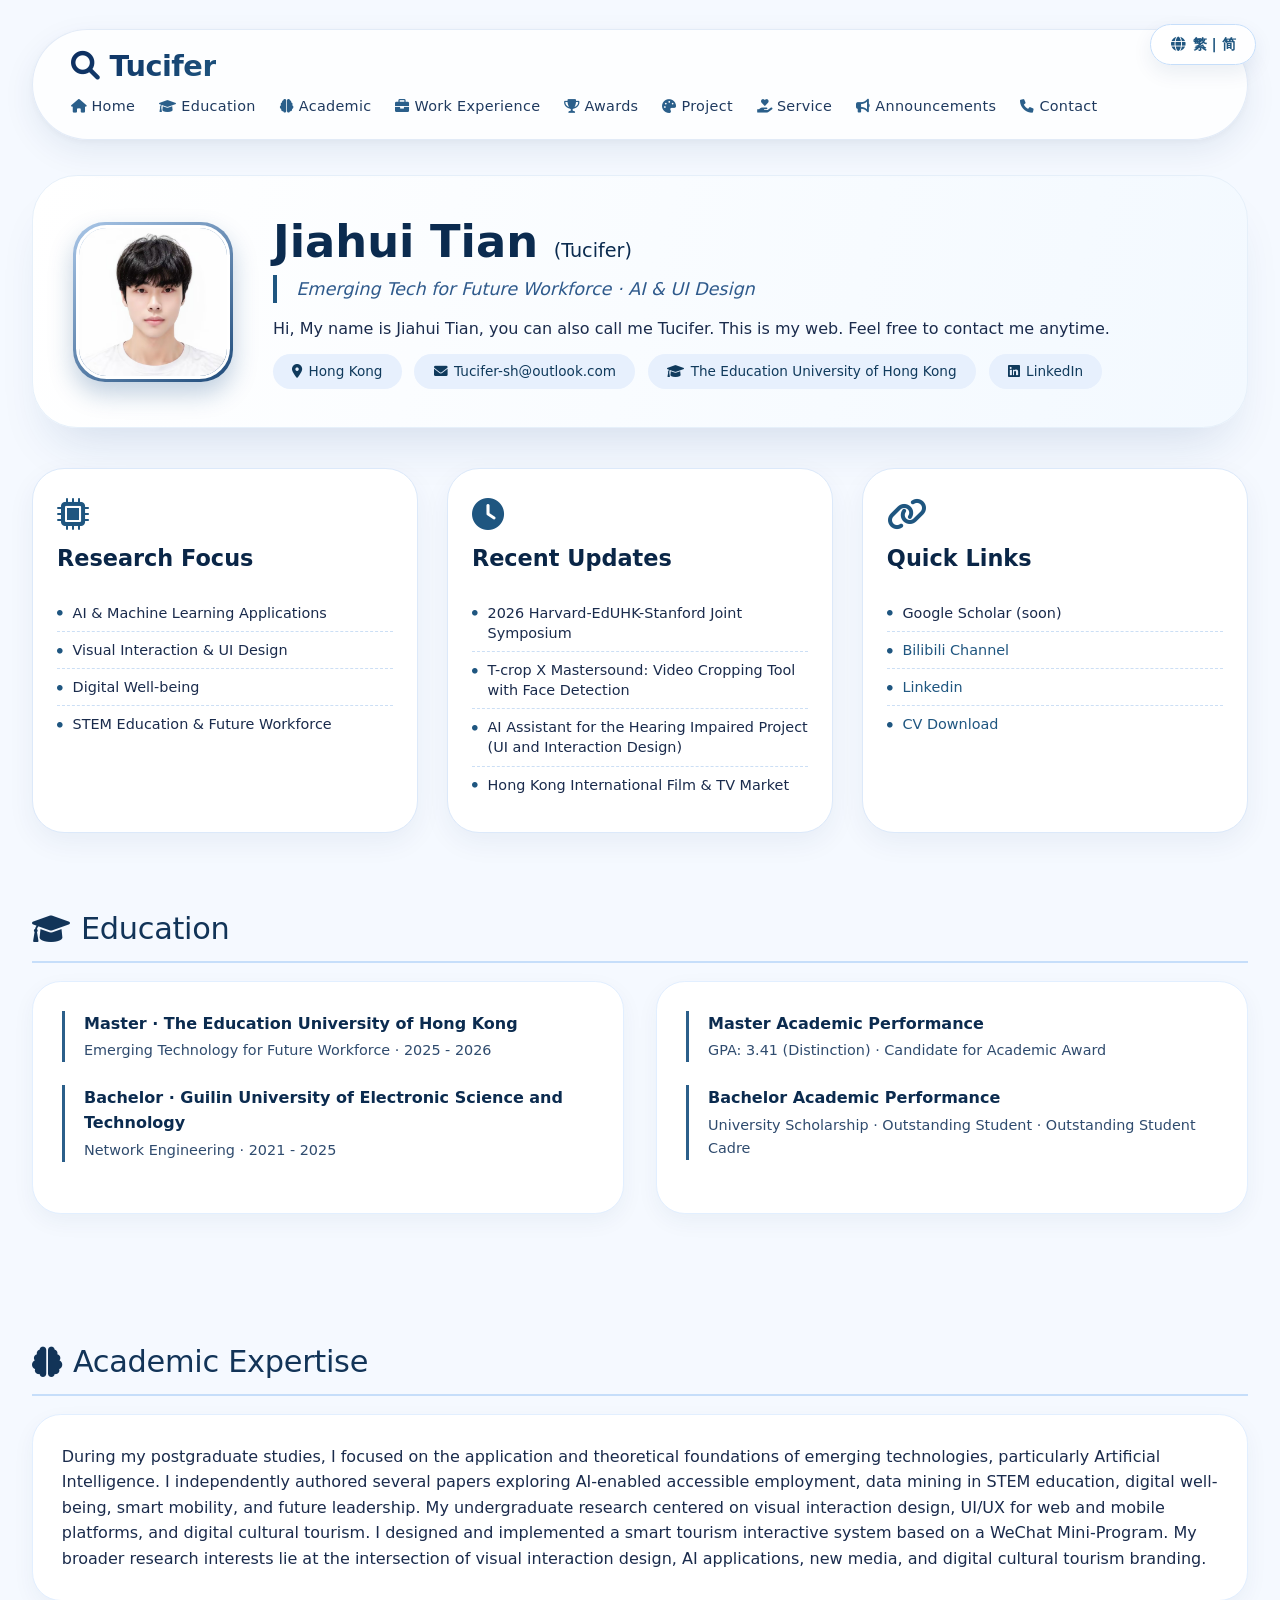
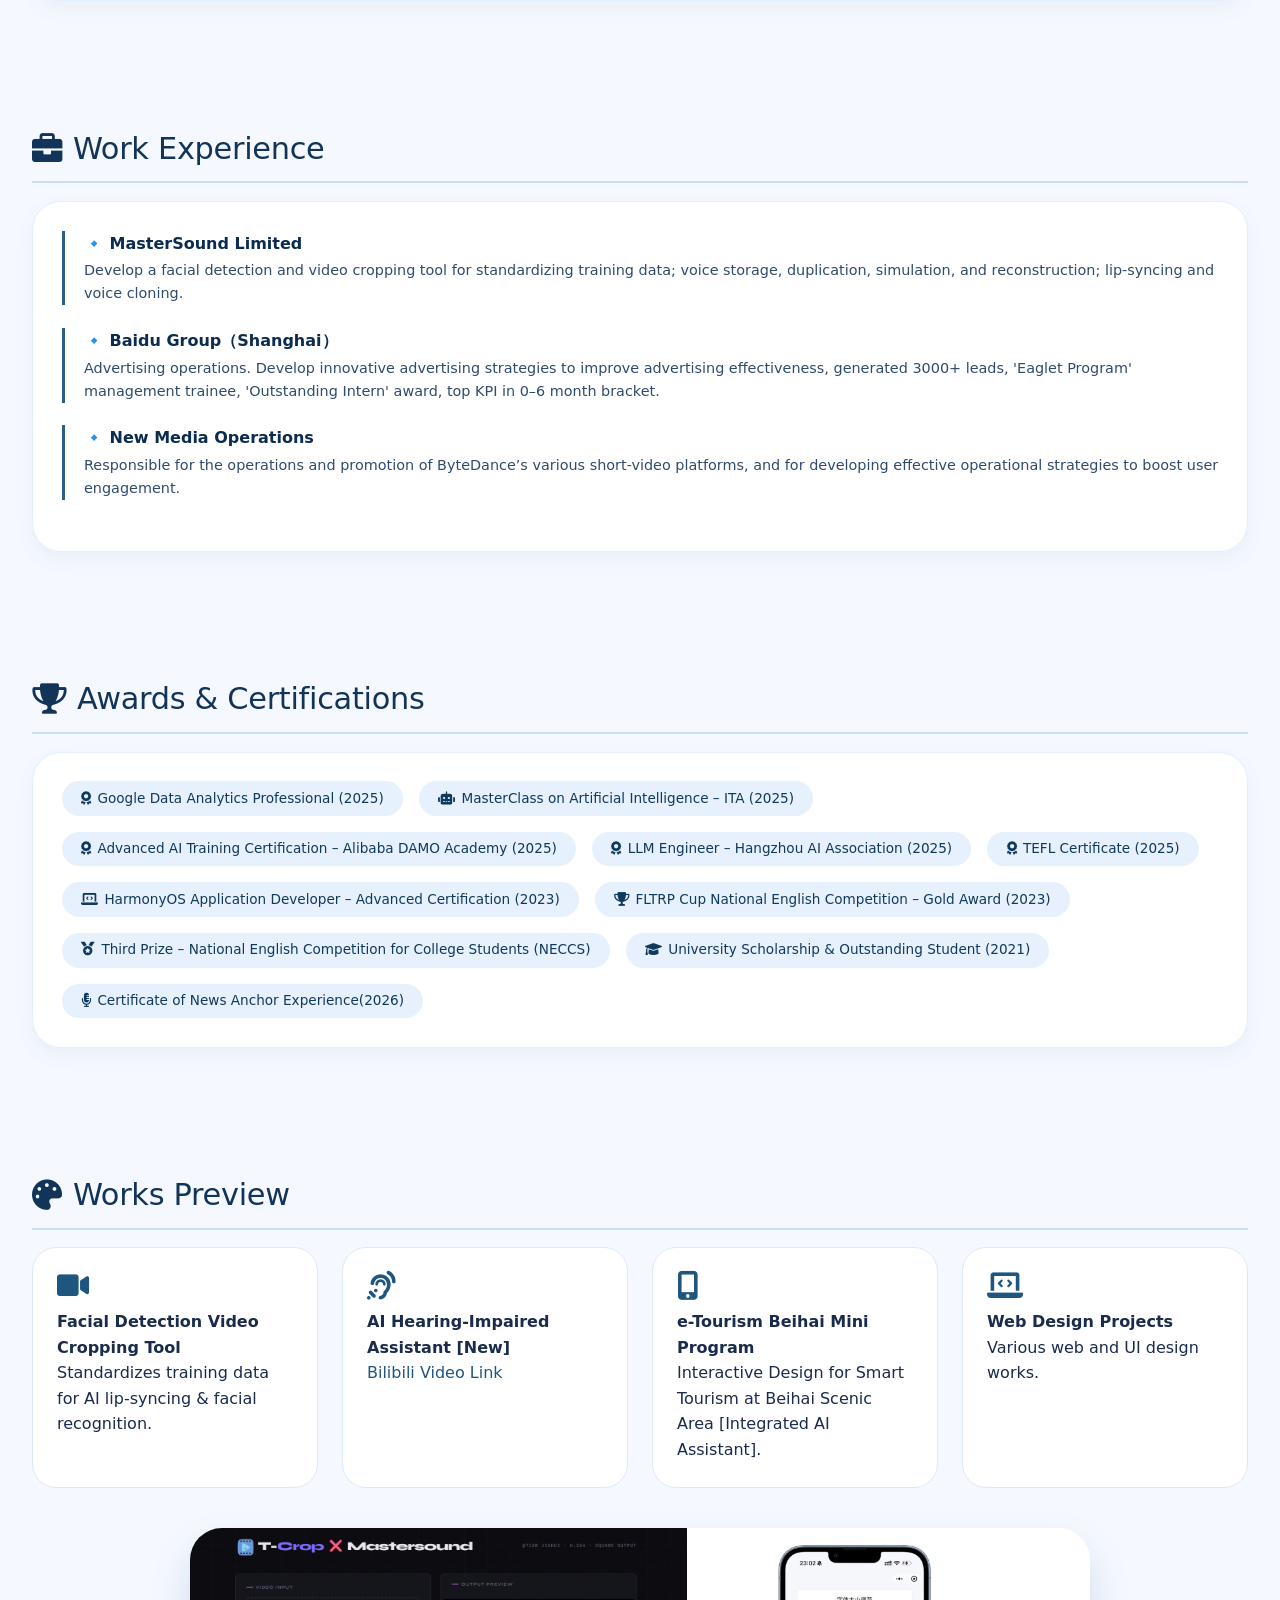
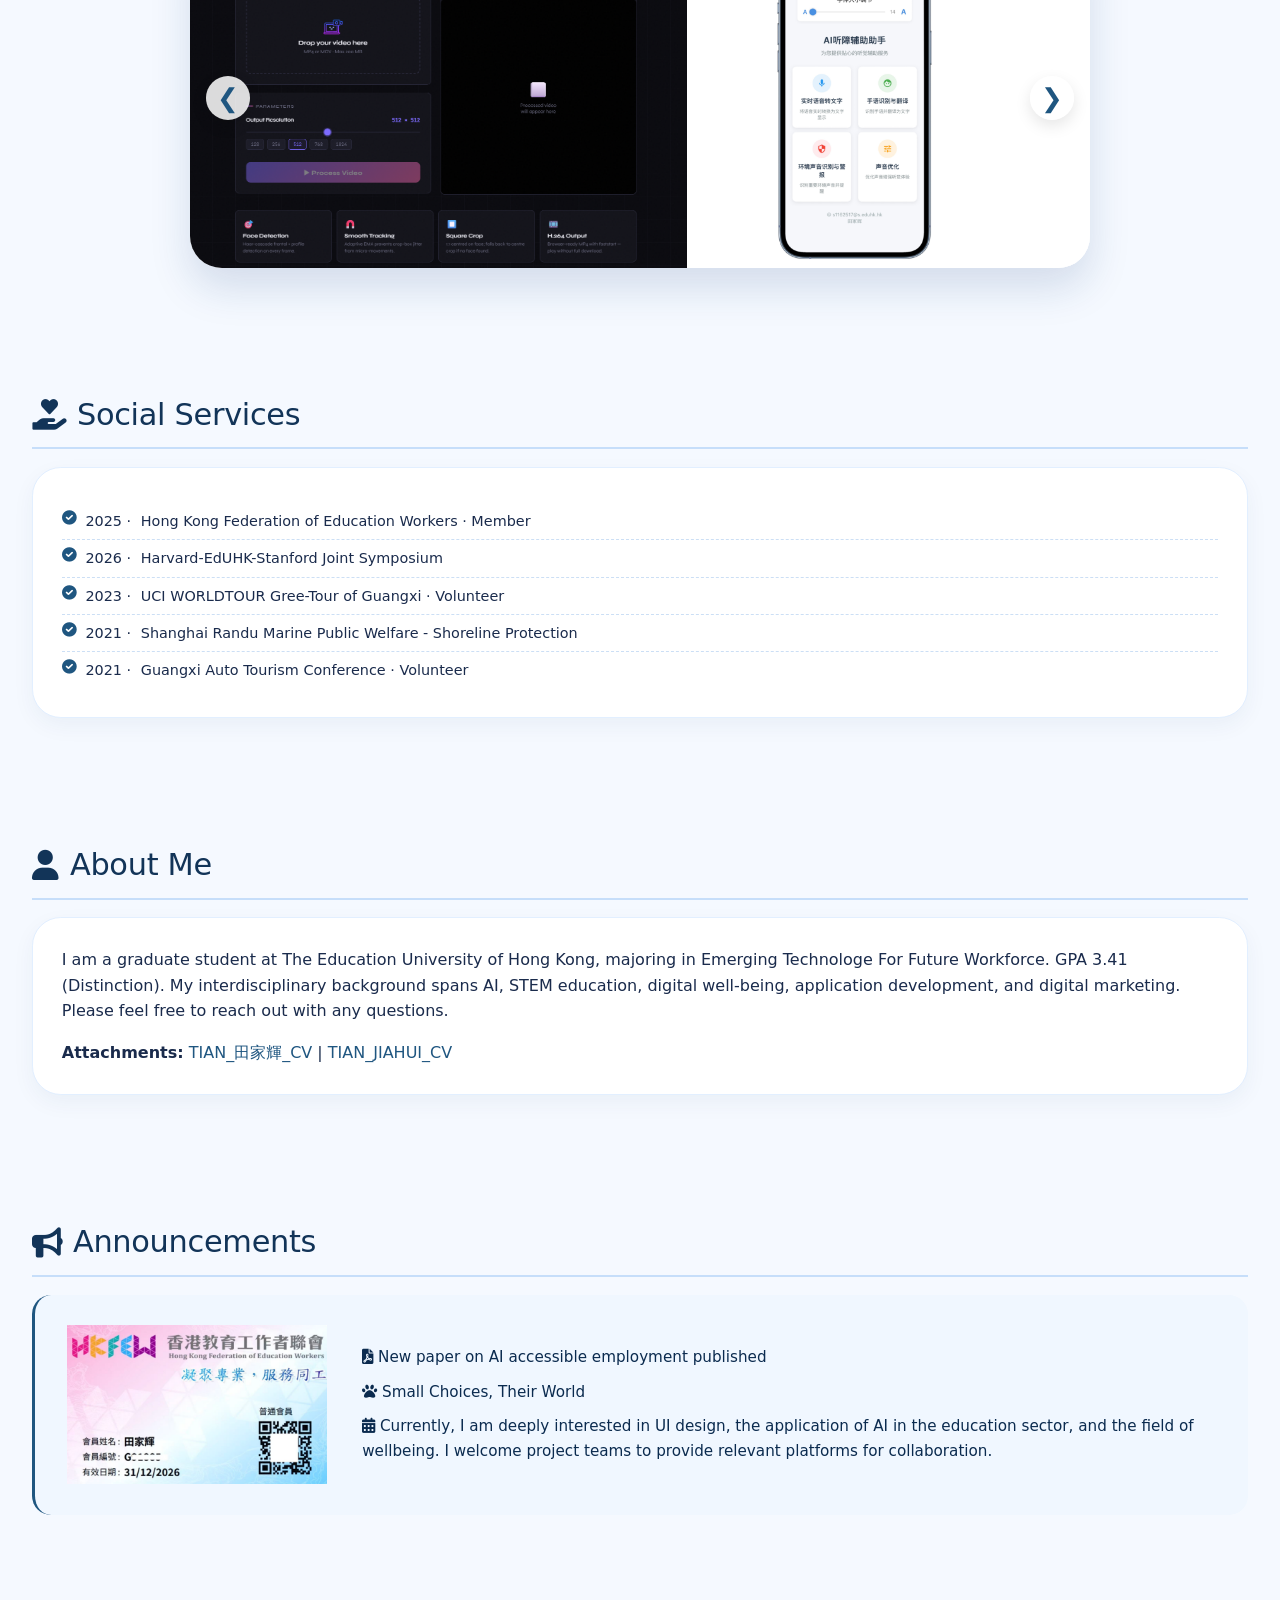
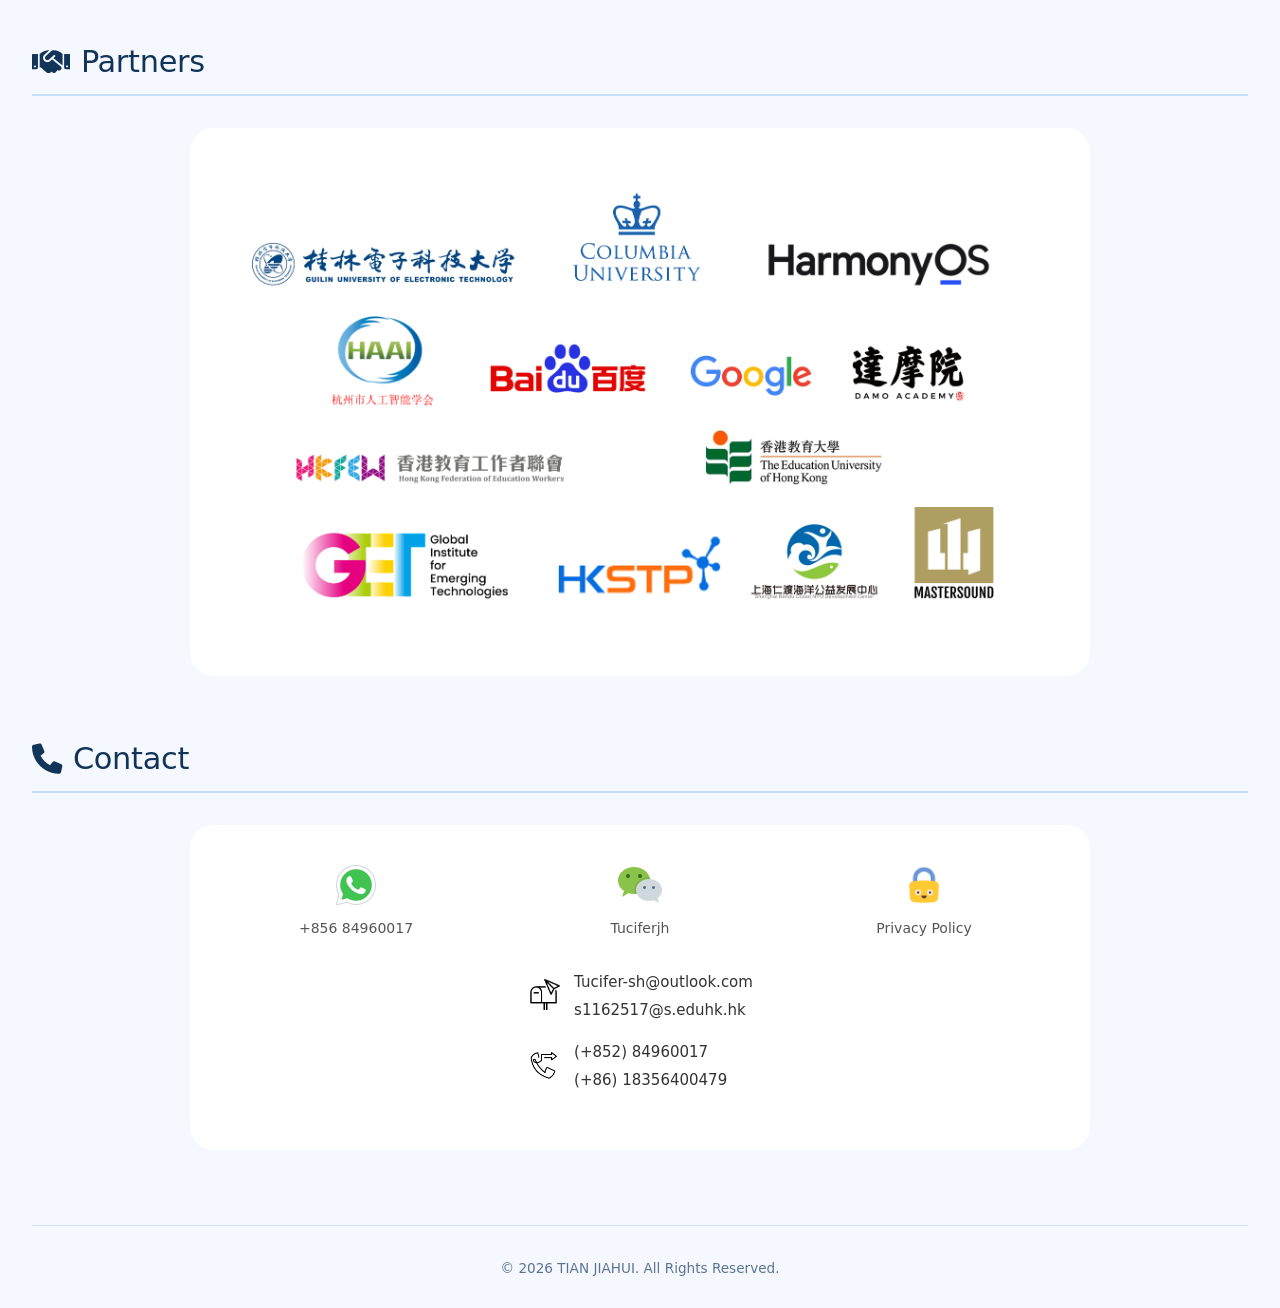
==== commit 8abdddbb: "Update index.html" ====
--- a/index.html
+++ b/index.html
@@ -8,7 +8,7 @@
   <meta http-equiv="Expires" content="0">
 <meta name="description" content="
 Jiahui Tian (Tucifer) - Personal Homepage, AI & UI Design, Emerging Tech for Future Workforce, EdUHK.
-香港教育大学研究生田家辉的个人主页，研究方向为人工智能、交互设计与新兴技术赋能的未来人力。
+田家辉,香港教育大学硕士，香港教育工作者联会会员，研究方向为人工智能、交互设计与新兴技术赋能的未来人力。
 ">
 <meta name="keywords" content="
 Tucifer,
@@ -35,13 +35,13 @@
 <meta name="robots" content="index, follow">
   <title>Jiahui Tian ·  Homepage</title>
  
-  <link rel="icon" type="image/png" href="logo.png">
+  <link rel="icon" type="image/png" href="logo1.png">
 
   <!-- Font Awesome -->
   <link rel="stylesheet" href="https://cdnjs.cloudflare.com/ajax/libs/font-awesome/6.0.0-beta3/css/all.min.css">
 
   <!-- Main CSS -->
-  <link rel="stylesheet" href="./style.css">
+  <link rel="stylesheet" href="./style.css?v=3">
 </head>
 
 
@@ -699,8 +699,19 @@
       <i class="fas fa-graduation-cap"></i>
       <span
         data-en="University Scholarship & Outstanding Student (2021)"
-        data-zh-hant="校級獎學金及優秀學生（2021）"
+        data-zh-hant="校級獎學金 & 優秀學生（2021）"
         data-zh-hans="校级奖学金 & 优秀学生（2021）"
+      >
+        University Scholarship & Outstanding Student (2021)
+      </span>
+    </span>
+
+    <span class="badge">
+      <i class="fas fa-microphone-alt"></i>
+      <span
+        data-en="Certificate of News Anchor Experience(2026)"
+        data-zh-hant="鳳凰衛視 · 主播體驗證書（2026）"
+        data-zh-hans="凤凰卫视 · 主播体验证书（2026）"
       >
         University Scholarship & Outstanding Student (2021)
       </span>
@@ -932,6 +943,24 @@
         </span>
       </p>
 
+
+<p style="margin-top:0.6rem;">
+  <i class="fas fa-paw"></i>
+  <a 
+    href="xiaokui.html" 
+    target="_blank" 
+    rel="noopener noreferrer"
+    style="color: inherit; text-decoration: none;"
+  >
+    <span
+      data-en="Small Choices, Their World"
+      data-zh-hant="用微小的選擇，改變它們的世界"
+      data-zh-hans="用微小的选择，改变它们的世界"
+    ></span>
+  </a>
+</p>
+
+
       <p>
         <i class="fas fa-calendar-alt"></i>
         <span
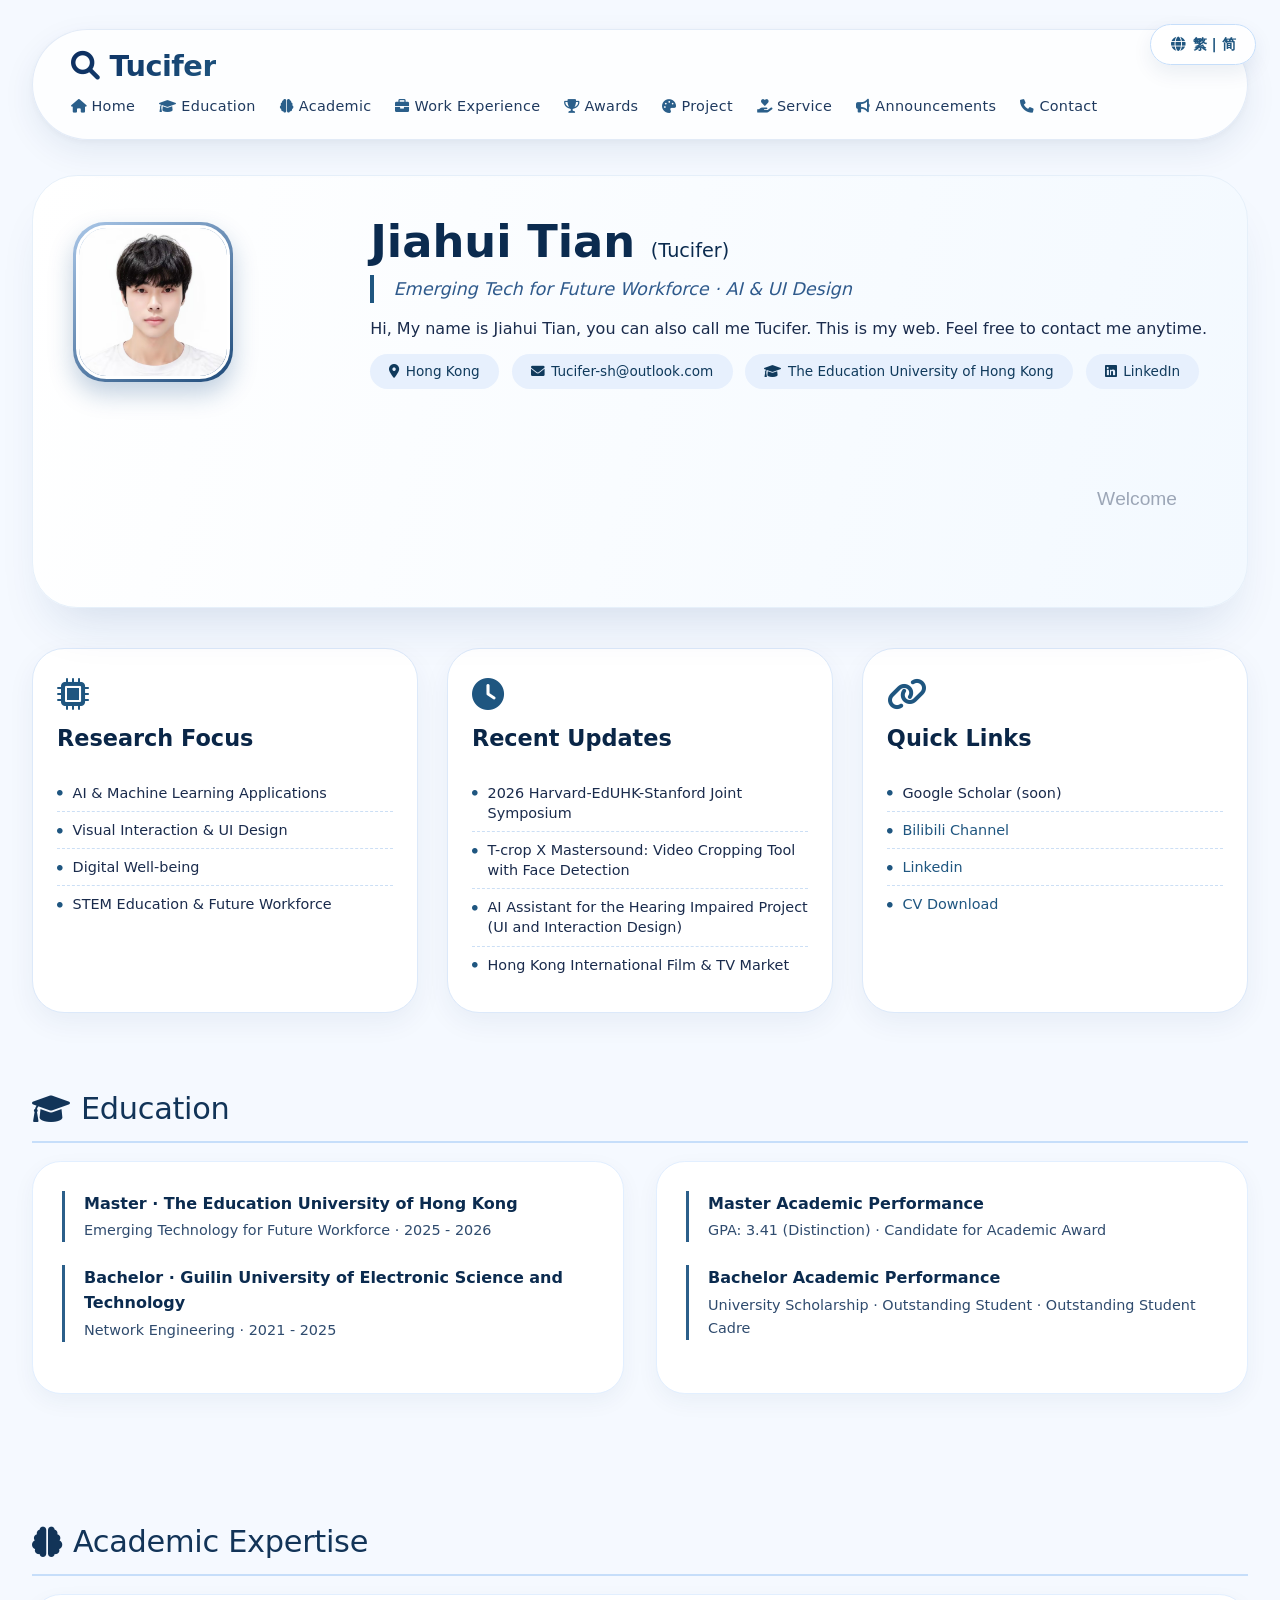
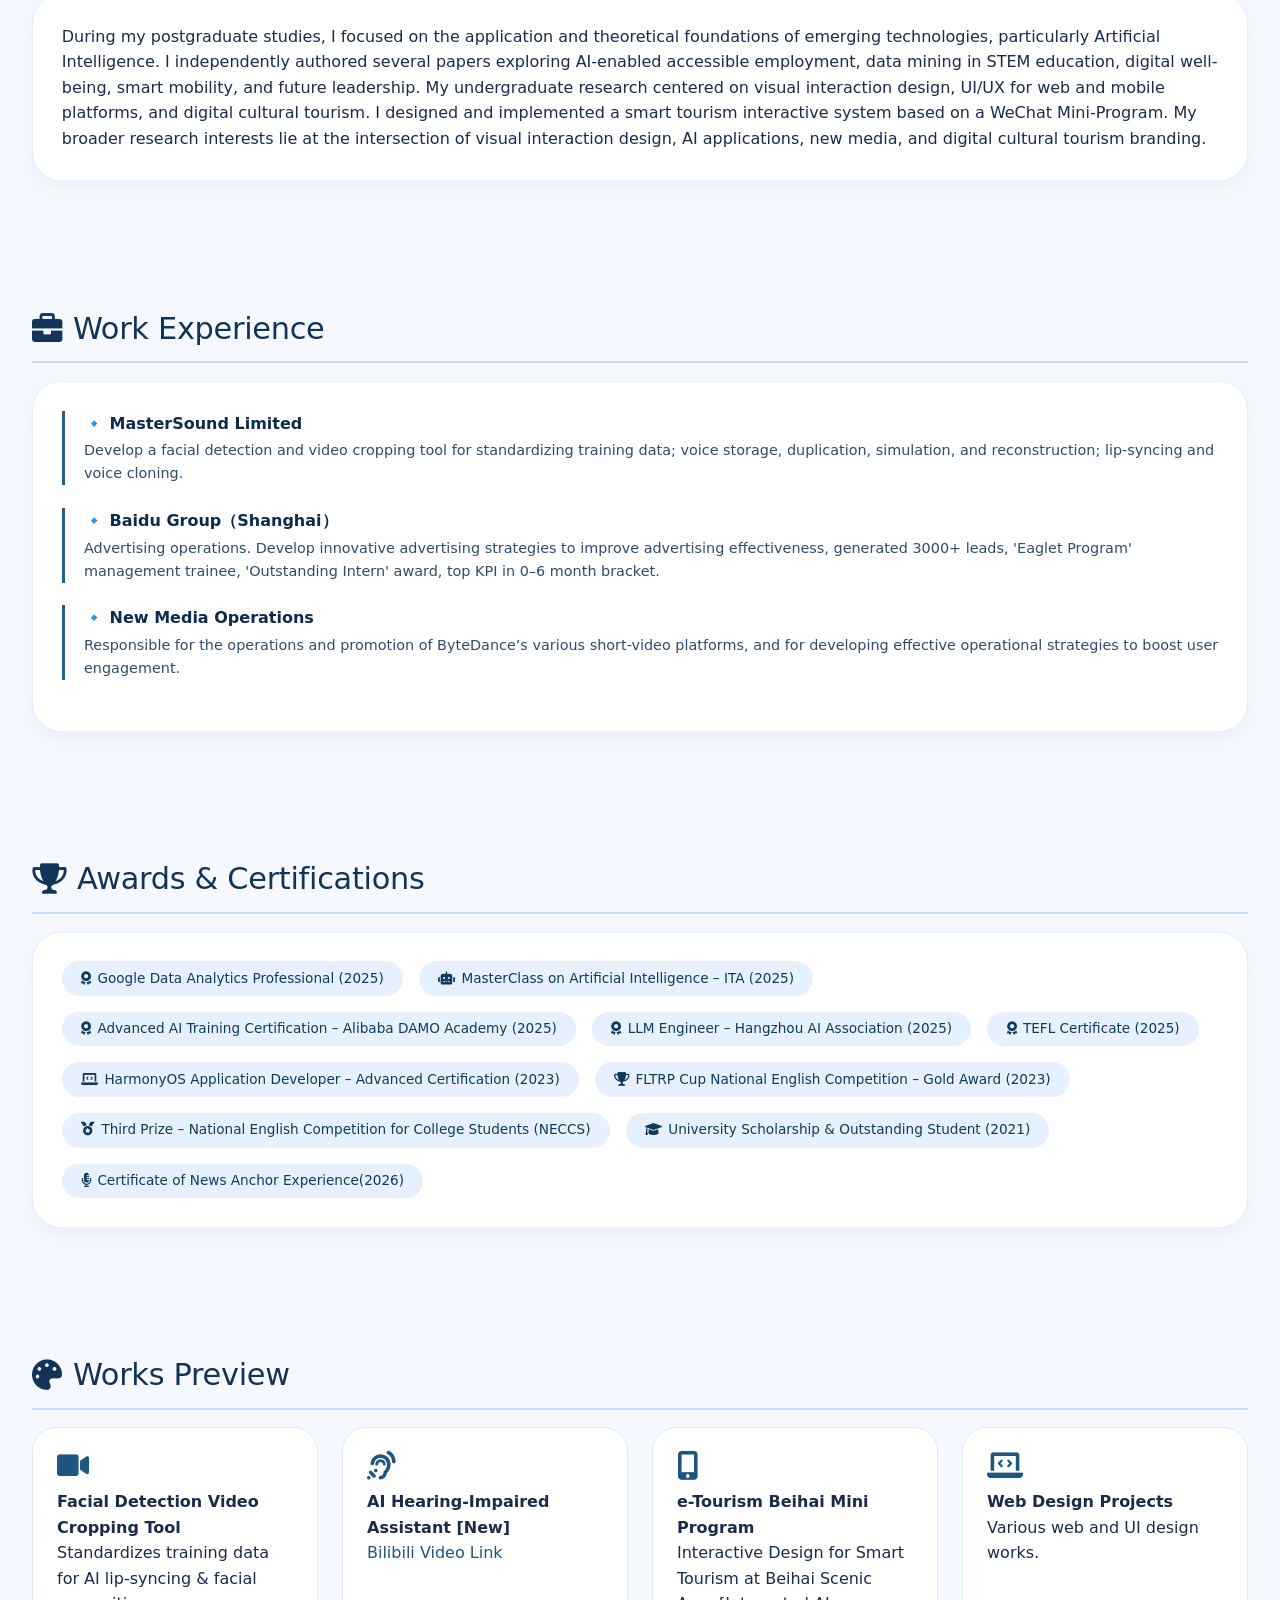
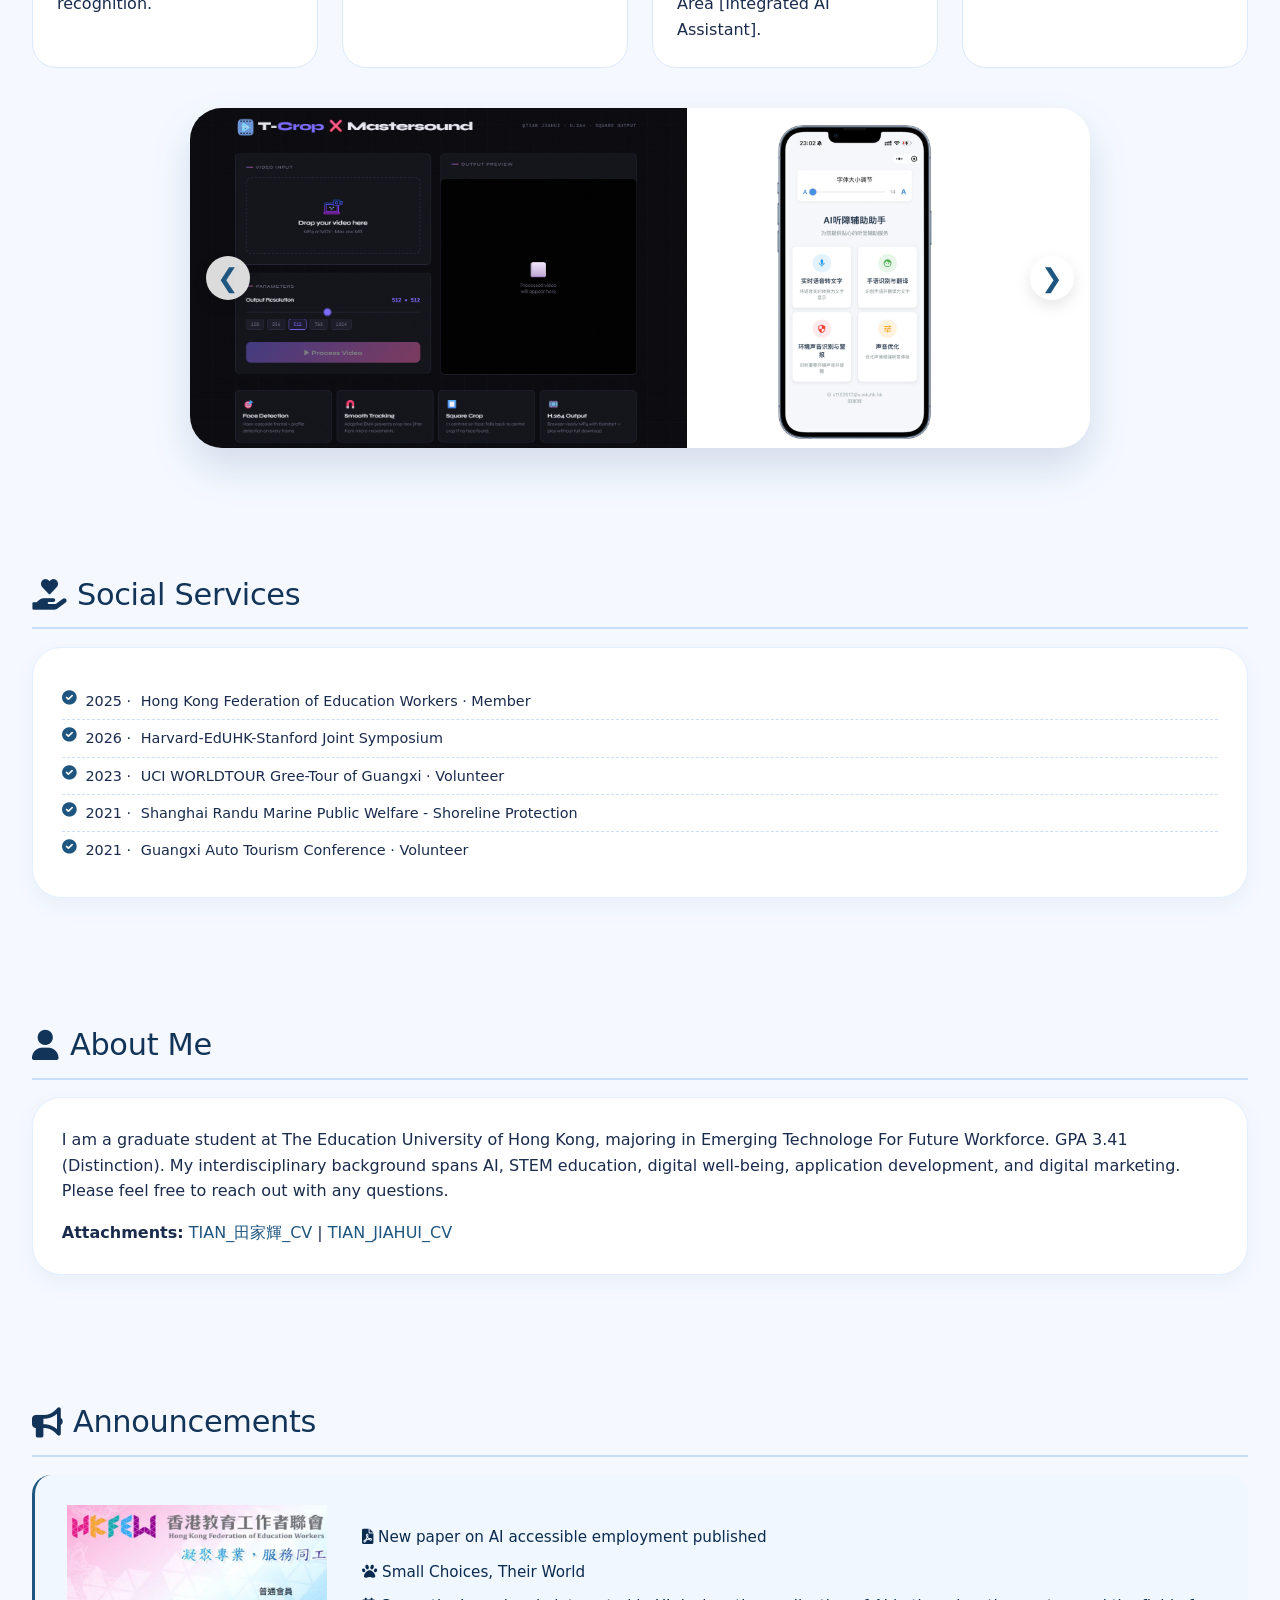
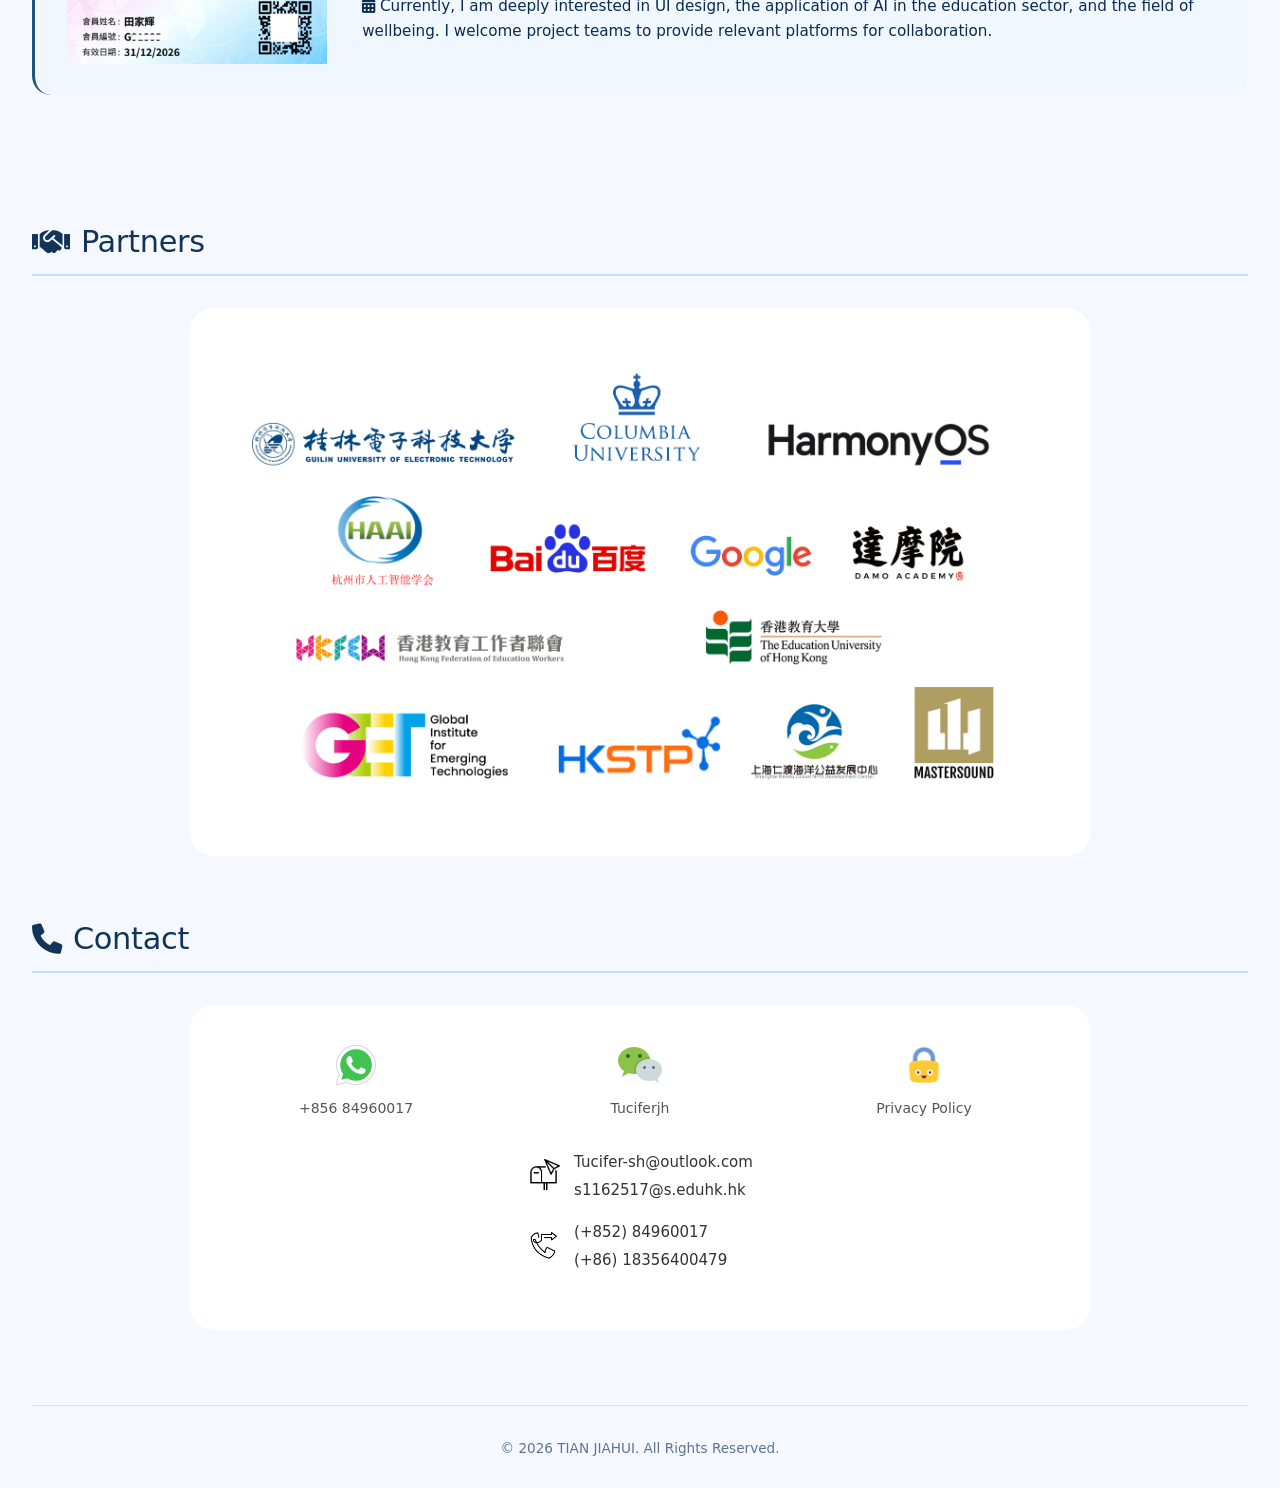
==== commit dc938646: "Update index.html" ====
--- a/index.html
+++ b/index.html
@@ -44,7 +44,158 @@
   <link rel="stylesheet" href="./style.css?v=3">
 </head>
 
-
+<style>
+
+
+
+/* ----- 英雄区容器 ----- */
+.hero {
+  display: flex;                /* 开启弹性盒子布局，让子元素排成一行 */
+  flex-wrap: wrap;             /* 允许子元素换行，屏幕太窄时自动折行 */
+  align-items: center;         /* 子元素在垂直方向上居中对齐 */
+  gap: 2.5rem;                /* 子元素之间的间距为 2.5rem */
+  background: #ffffff;         /* 背景色为白色 */
+  border-radius: 2.8rem;      /* 圆角大小，让容器四角变圆 */
+  padding: 2.4rem 2.5rem;     /* 内边距：上下 2.4rem，左右 2.5rem */
+  box-shadow: 0 30px 50px -20px rgba(20, 60, 120, 0.15);  /* 外阴影：向下偏移30px，模糊50px，扩散-20px，蓝色半透明 */
+  border: 1px solid #e6f0fa;  /* 边框：1px 粗，浅蓝色实线 */
+  background: linear-gradient(105deg, #ffffff 0%, #f3f9ff 100%);  /* 渐变背景：从左上到右下，白色渐变到浅蓝色 */
+  position: relative;          /* 相对定位，为内部绝对定位元素提供参照 */
+  justify-content: space-between;  /* 子元素两端对齐：左边一个，右边一个，中间留空 */
+}
+
+/* ----- 动画容器 - 靠右 ----- */
+.hero-loader {
+  flex: 0 0 auto;            /* 弹性盒子不伸缩：不放大(0)不缩小(0)，宽度自动 */
+  margin-left: auto;          /* 左边距自动，把自身推到最右边 */
+}
+
+/* ===== 加载动画外层容器 ===== */
+.loader-wrapper {
+  position: relative;         /* 相对定位，作为内部 loader 绝对定位的参照物 */
+  display: flex;              /* 开启弹性盒子布局 */
+  align-items: center;        /* 子元素（字母）垂直居中 */
+  justify-content: center;    /* 子元素（字母）水平居中 */
+  width: 140px;              /* 容器宽度 130px */
+  height: 140px;             /* 容器高度 130px */
+  font-family: "Inter", sans-serif;  /* 字体：优先使用 Inter，备选系统无衬线字体 */
+  font-size: 1.2em;            /* 字体大小：继承父级大小 */
+  font-weight: 300;          /* 字体粗细：300（细体） */
+  color: #071023;           /* 文字颜色：深蓝色 */
+  border-radius: 50%;        /* 圆角 50%，变成正圆形 */
+  background-color: transparent;  /* 背景完全透明 */
+  user-select: none;          /* 禁止用户选中文字（防止拖动时选中） */
+}
+
+/* ----- 旋转光晕（圆形光环） ----- */
+.loader {
+  position: absolute;         /* 绝对定位，相对于 .loader-wrapper 定位 */
+  top: 0;                    /* 紧贴父容器顶部 */
+  left: 0;                   /* 紧贴父容器左侧 */
+  width: 100%;               /* 宽度占满父容器（100%） */
+  aspect-ratio: 1 / 1;       /* 宽高比 1:1，保持正圆形 */
+  border-radius: 50%;        /* 圆角 50%，变成正圆形 */
+  background-color: transparent;  /* 背景透明 */
+  animation: loader-rotate 2s linear infinite;  /* 动画：使用 loader-rotate 关键帧，持续2秒，匀速，无限循环 */
+  z-index: 0;                /* 层级为0，放在字母下面（字母 z-index:1） */
+}
+
+/* ----- 旋转光晕的动画关键帧 ----- */
+@keyframes loader-rotate {
+  0% {                       /* 动画开始（0% 时刻） */
+    transform: rotate(90deg);  /* 旋转 90 度（起始角度） */
+    box-shadow:               /* 内阴影（从内部发光） */
+      0 10px 20px 0 #fff inset,    /* 白色光晕：向下偏移10px，模糊20px */
+      0 20px 30px 0 #ba92e4 inset, /* 紫色光晕：向下偏移20px，模糊30px */
+      0 60px 60px 0 #9b8bd9 inset; /* 深紫色光晕：向下偏移60px，模糊60px */
+  }
+  50% {                      /* 动画中间（50% 时刻） */
+    transform: rotate(270deg);  /* 旋转到 270 度 */
+    box-shadow:               /* 阴影颜色变化 */
+      0 10px 20px 0 #fff inset,    /* 白色保持不变 */
+      0 20px 10px 0 #edcad5 inset, /* 变为粉红色 */
+      0 40px 60px 0 #9f91d7 inset; /* 变为深紫蓝色 */
+  }
+  100% {                     /* 动画结束（100% 时刻） */
+    transform: rotate(450deg);  /* 旋转到 450 度（= 360 + 90，比起点多一圈） */
+    box-shadow:               /* 回到起始颜色 */
+      0 10px 20px 0 #fff inset,    /* 白色光晕：向下偏移10px，模糊20px */
+      0 20px 30px 0 #ba92e4 inset, /* 紫色光晕：向下偏移20px，模糊30px */
+      0 60px 60px 0 #9b8bd9 inset; /* 深紫色光晕：向下偏移60px，模糊60px */
+  }
+}
+
+/* ----- 每个字母的样式 ----- */
+.loader-letter {
+  display: inline-block;      /* 行内块级元素：既保持行内排列，又能设置宽高和变形 */
+  opacity: 0.4;              /* 透明度 40%（半透明） */
+  transform: translateY(0);   /* 垂直偏移为 0（初始位置） */
+  animation: loader-letter-anim 2s infinite;  /* 动画：跳动效果，持续2秒，无限循环 */
+  z-index: 1;                /* 层级为1，放在光晕（z-index:0）的上面 */
+  border-radius: 50ch;       /* 超大圆角（几乎变成胶囊形状） */
+  border: none;              /* 无边框 */
+  color: #1a2b4c;           /* 文字颜色：深蓝色 */
+}
+
+/* ----- 每个字母的动画延迟（依次跳动） ----- */
+.loader-letter:nth-child(1) { animation-delay: 0s; }     /* 第1个字母 G：延迟 0 秒 */
+.loader-letter:nth-child(2) { animation-delay: 0.1s; }   /* 第2个字母 e：延迟 0.1 秒 */
+.loader-letter:nth-child(3) { animation-delay: 0.2s; }   /* 第3个字母 n：延迟 0.2 秒 */
+.loader-letter:nth-child(4) { animation-delay: 0.3s; }   /* 第4个字母 e：延迟 0.3 秒 */
+.loader-letter:nth-child(5) { animation-delay: 0.4s; }   /* 第5个字母 r：延迟 0.4 秒 */
+.loader-letter:nth-child(6) { animation-delay: 0.5s; }   /* 第6个字母 a：延迟 0.5 秒 */
+.loader-letter:nth-child(7) { animation-delay: 0.6s; }   /* 第7个字母 t：延迟 0.6 秒 */
+
+
+/* ----- 字母跳动动画的关键帧 ----- */
+@keyframes loader-letter-anim {
+  0%, 100% {                /* 动画开始和结束时（0% 和 100%） */
+    opacity: 0.4;           /* 透明度 40%（半透明） */
+    transform: translateY(0); /* 保持在原位（不偏移） */
+  }
+  20% {                     /* 动画进行到 20% 时（弹跳到最高点） */
+    opacity: 1;             /* 透明度 100%（完全不透明，变亮） */
+    transform: scale(1.15); /* 放大到 1.15 倍 */
+  }
+  40% {                     /* 动画进行到 40% 时（下落回弹） */
+    opacity: 0.7;           /* 透明度 70% */
+    transform: translateY(0); /* 回到原位 */
+  }
+}
+
+/* =========================
+   手机端适配（屏幕宽度 ≤ 750px）
+   ========================= */
+@media (max-width: 750px) {
+  .hero {
+    flex-direction: column;    /* 改为纵向排列（上下排列） */
+    text-align: center;       /* 文字居中 */
+    padding: 1.5rem 1rem;     /* 内边距缩小：上下1.5rem，左右1rem */
+  }
+
+  .hero-loader {
+    margin-left: 0;           /* 取消左边距（不再靠右） */
+    margin-top: 0.5rem;       /* 添加上边距，和上方内容隔开 */
+  }
+
+  .loader-wrapper {
+    width: 80px;            /* 容器宽度缩小到 100px */
+    height: 80px;           /* 容器高度缩小到 100px */
+    font-size: 0.8em;        /* 字体缩小到 0.8 倍 */
+  }
+}
+
+/* =========================
+   小屏手机适配（屏幕宽度 ≤ 480px）
+   ========================= */
+@media (max-width: 480px) {
+  .loader-wrapper {
+    width: 100px;             /* 容器宽度缩小到 80px */
+    height: 100px;            /* 容器高度缩小到 80px */
+    font-size: 0.6em;        /* 字体缩小到 0.6 倍 */
+  }
+}
+</style>
 
 <body>
 
@@ -222,7 +373,21 @@
   </a>
 </div>
       </div>
+
+      <div class="hero-loader">
+    <div class="loader-wrapper">
+      <span class="loader-letter">W</span>
+      <span class="loader-letter">e</span>
+      <span class="loader-letter">l</span>
+      <span class="loader-letter">c</span>
+      <span class="loader-letter">o</span>
+      <span class="loader-letter">m</span>
+      <span class="loader-letter">e</span>
+      <div class="loader"></div>
     </div>
+  </div>
+    </div>
+    
 
     <!-- 首页卡片 -->
 <div class="home-grid">
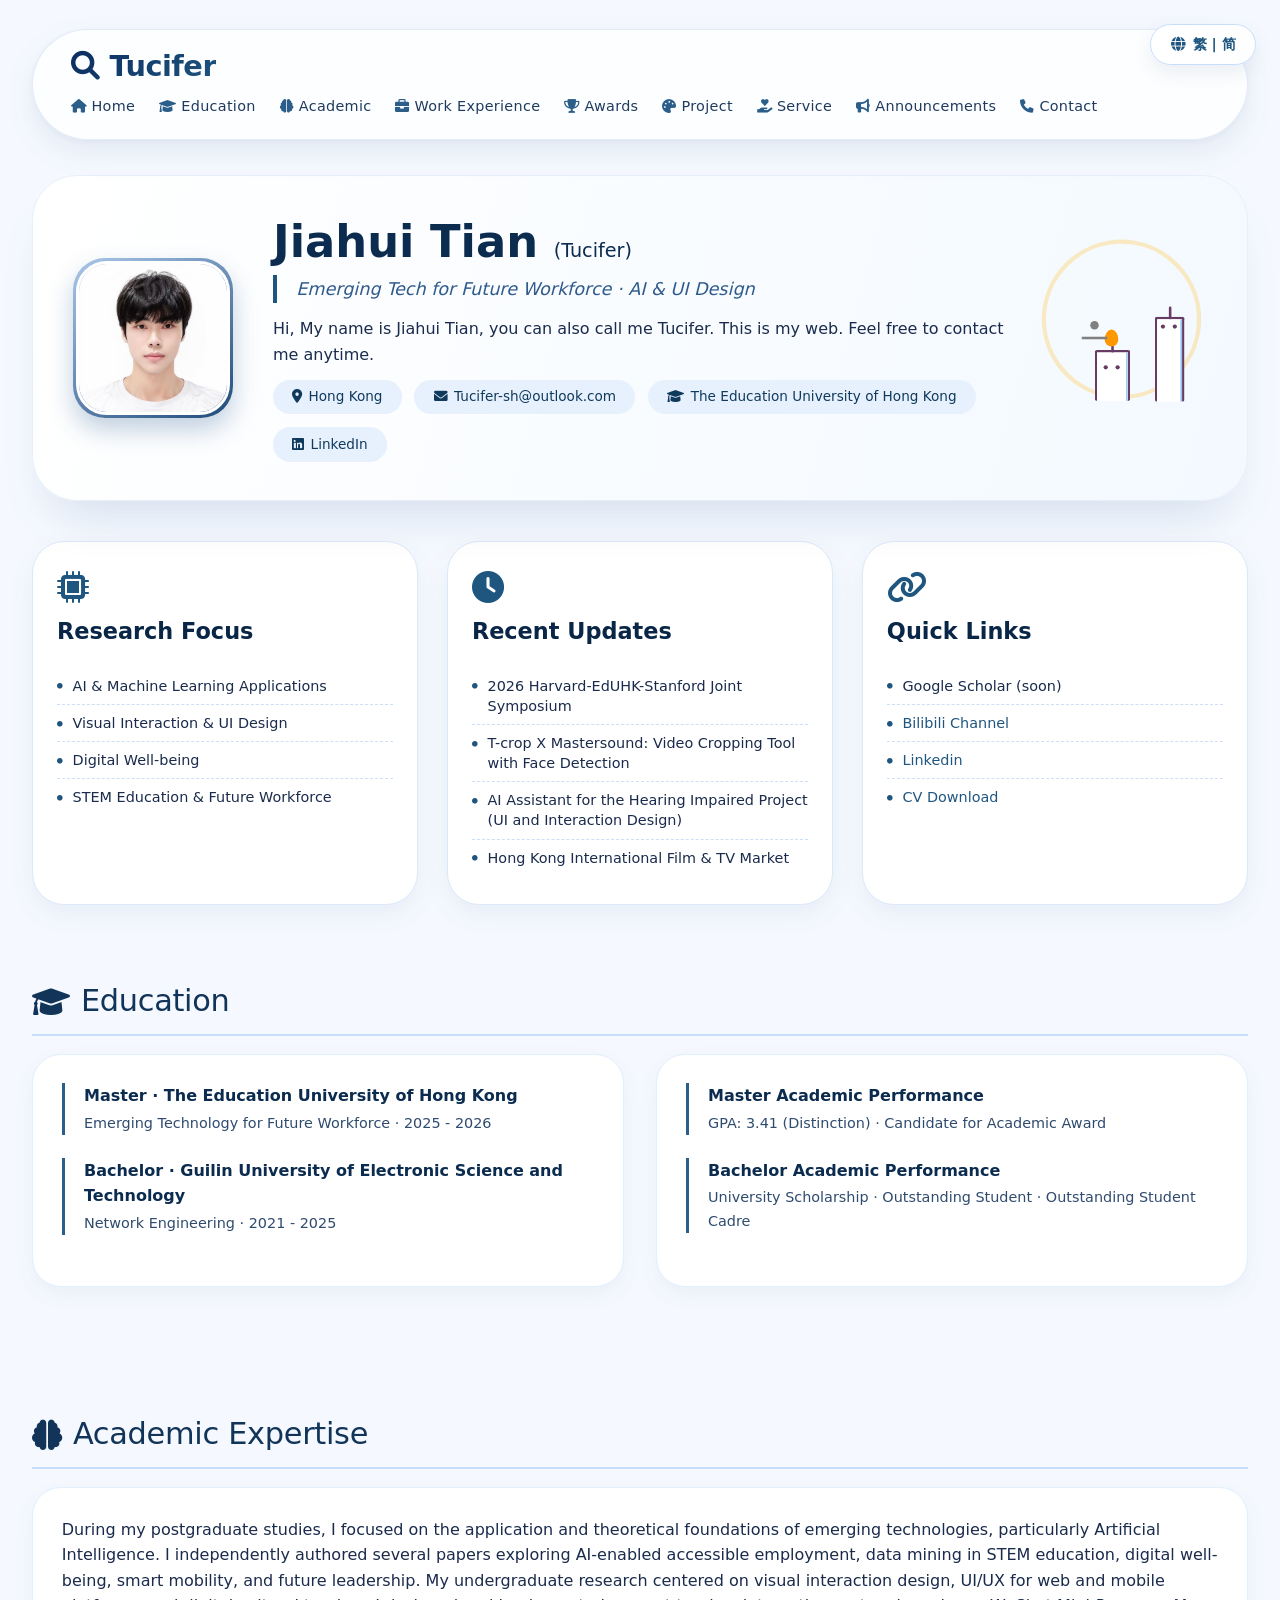
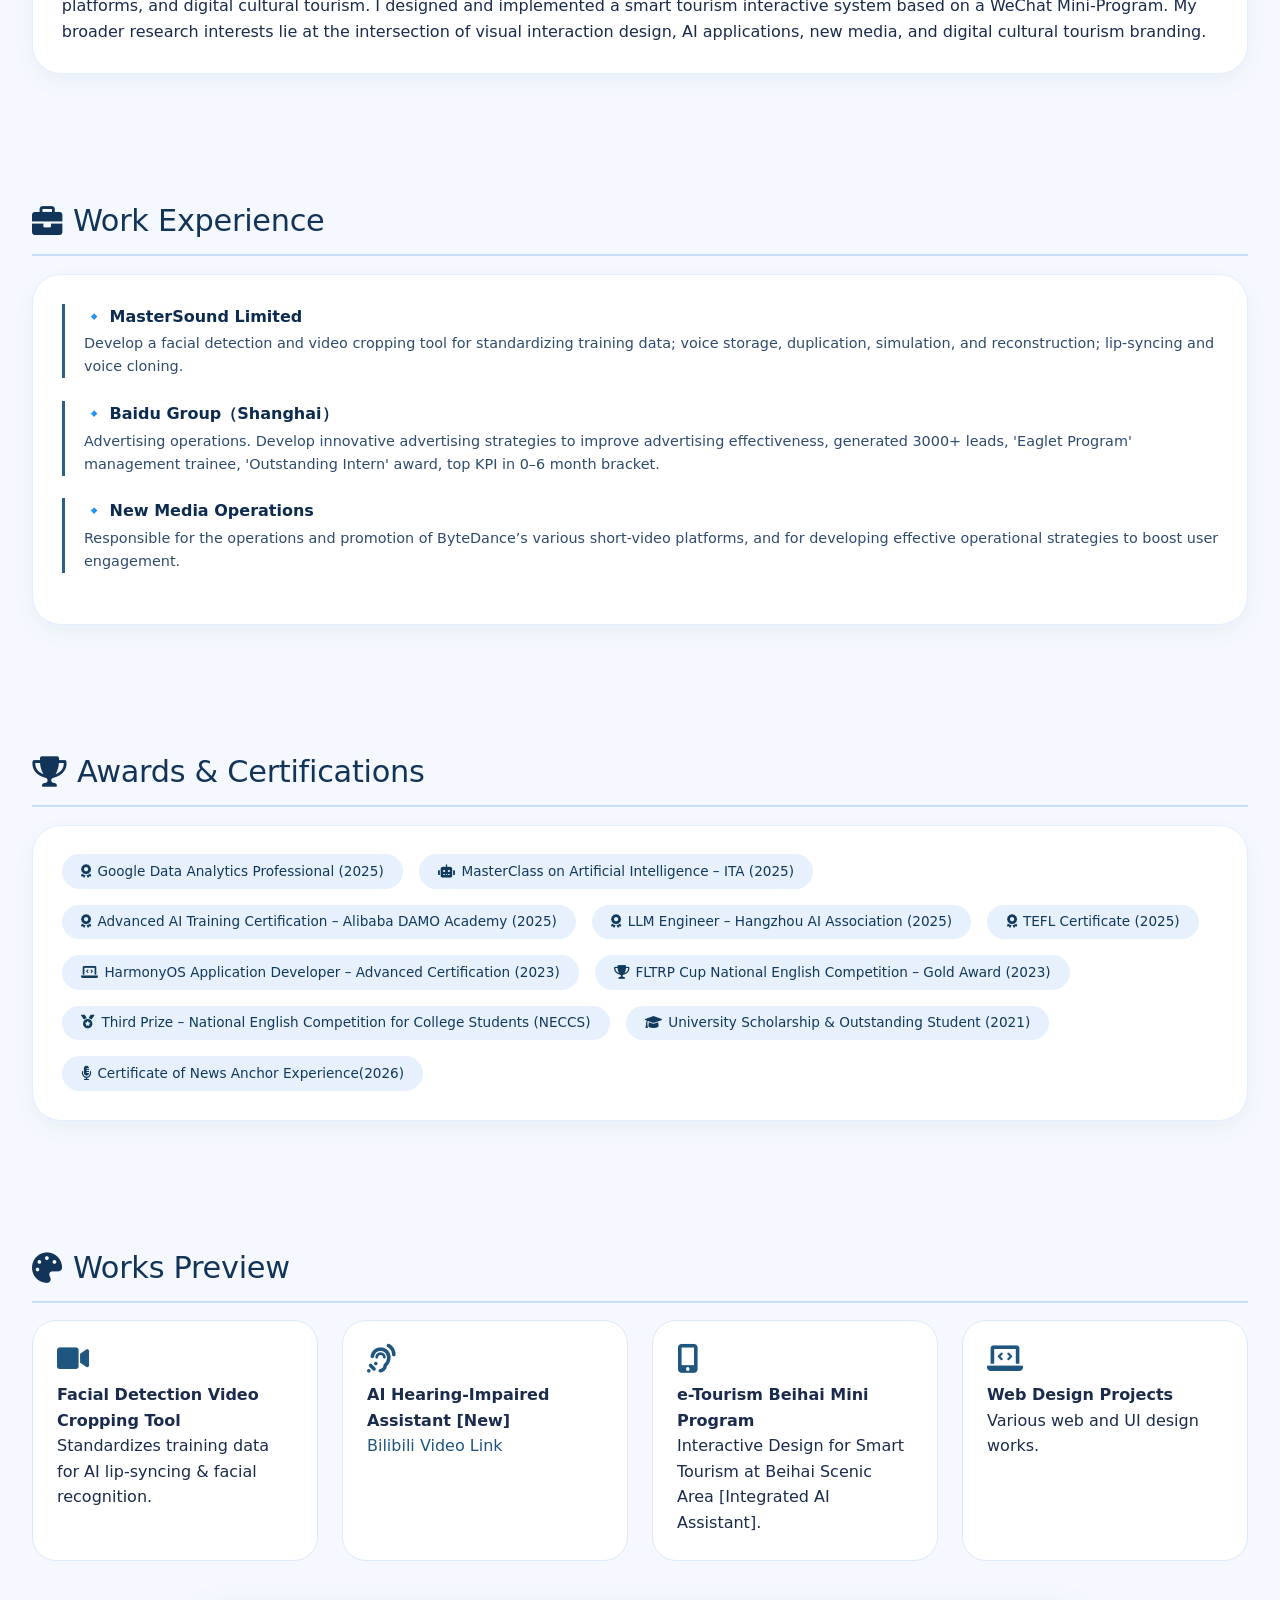
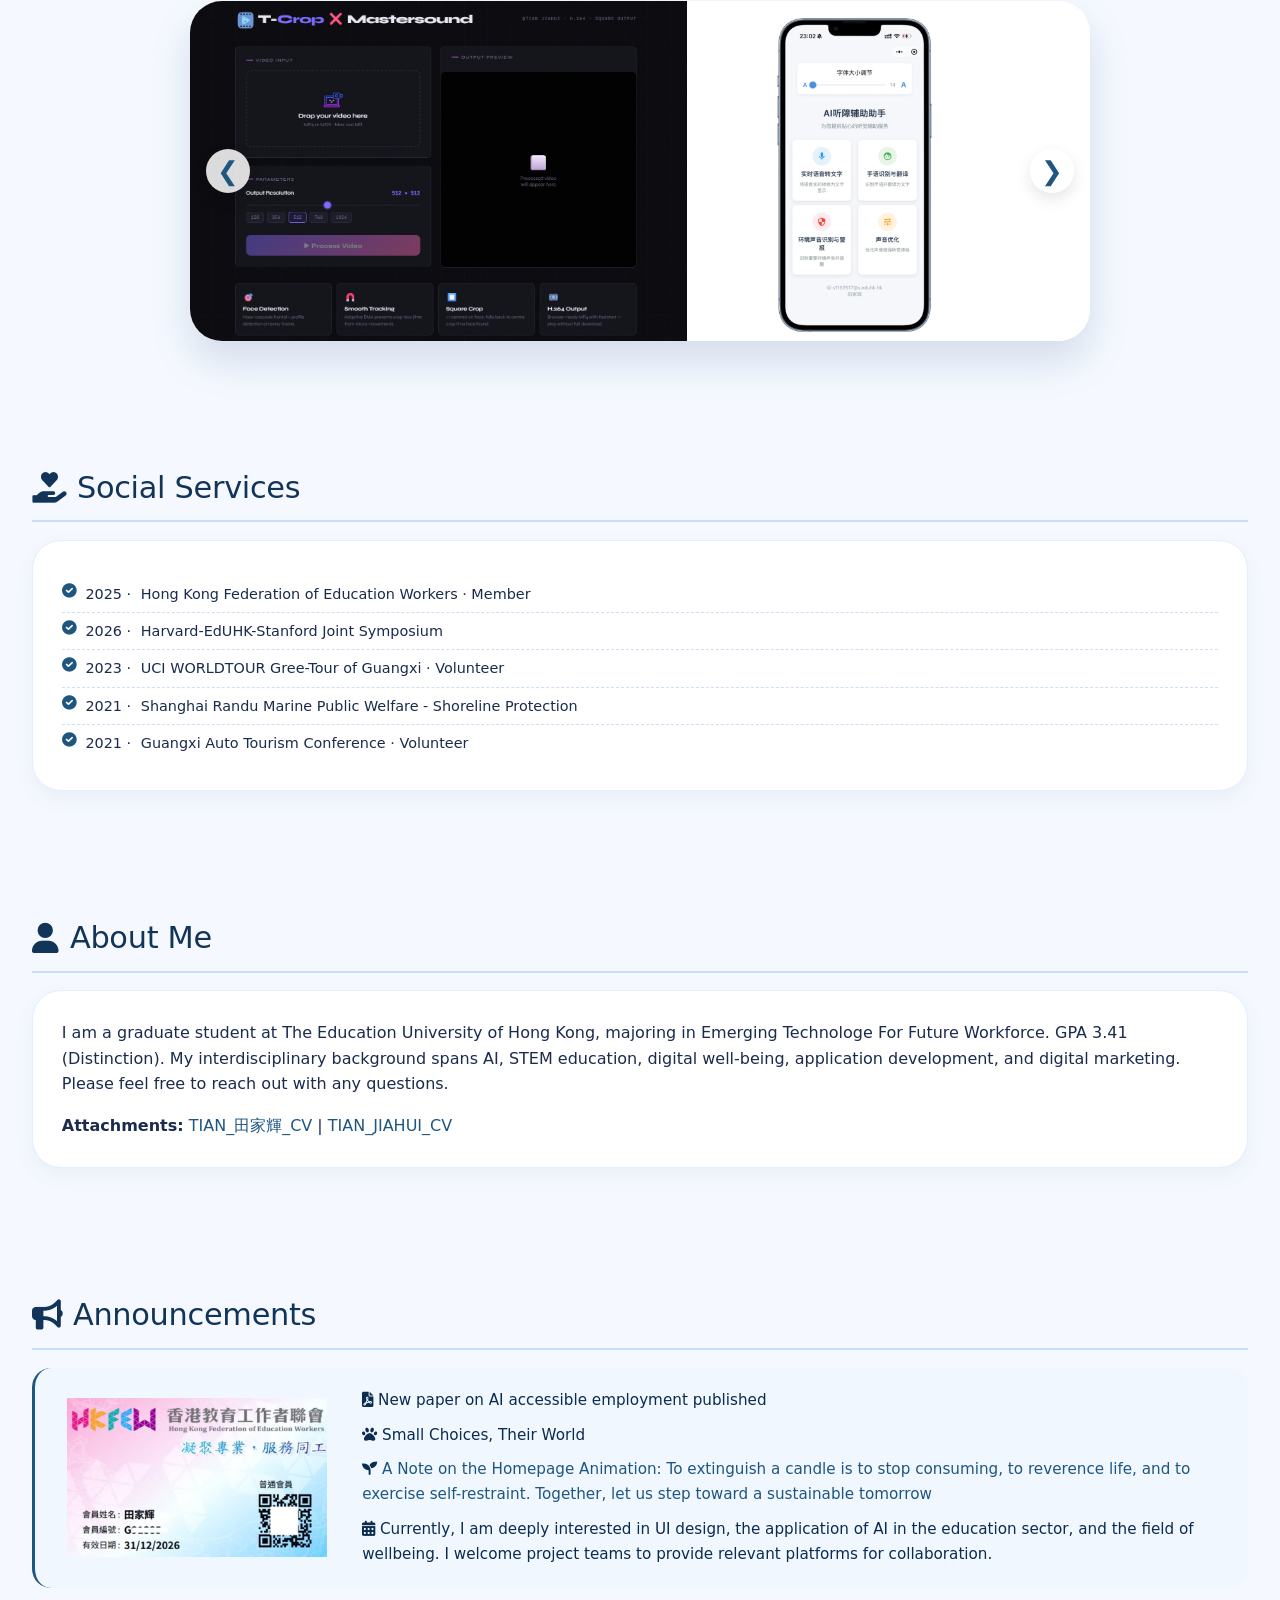
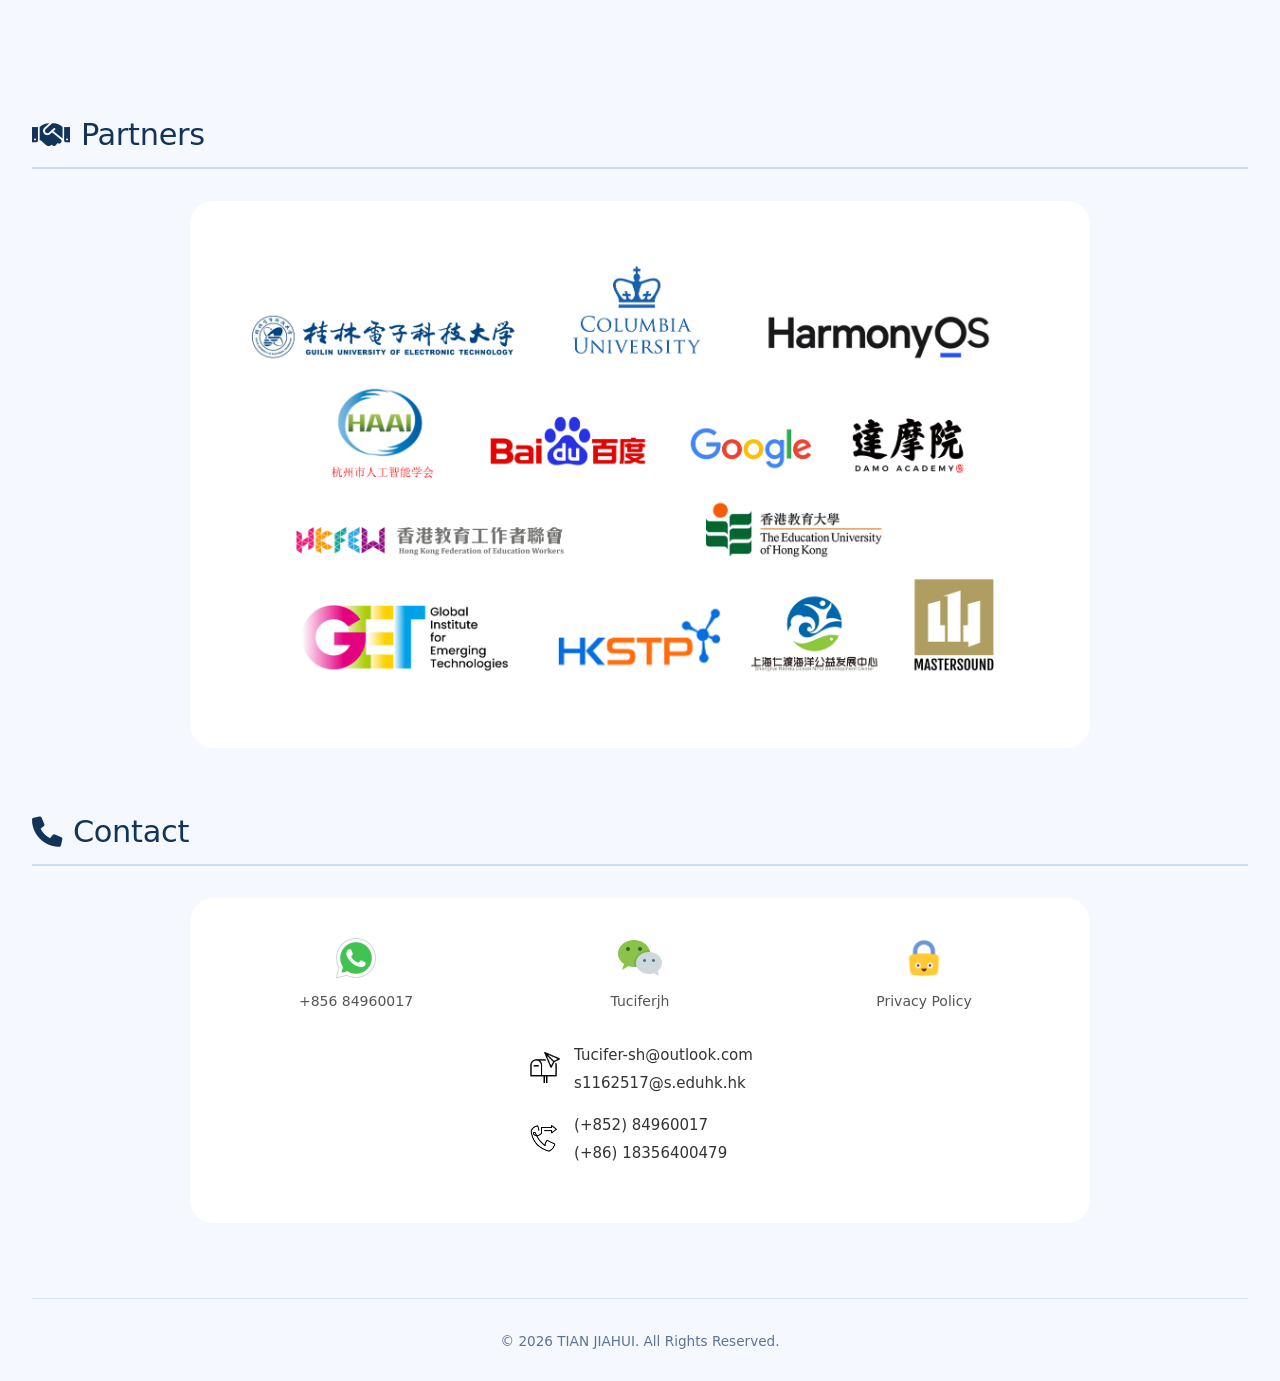
==== commit 6bdc3575: "Update index.html" ====
--- a/index.html
+++ b/index.html
@@ -34,7 +34,7 @@
 ">
 <meta name="robots" content="index, follow">
   <title>Jiahui Tian ·  Homepage</title>
- 
+  <link rel="canonical" href="https://tucifer.github.io/Tucifer/">
   <link rel="icon" type="image/png" href="logo1.png">
 
   <!-- Font Awesome -->
@@ -47,154 +47,413 @@
 <style>
 
 
-
-/* ----- 英雄区容器 ----- */
+/* ============================================
+   Hero 区 - 左头像 | 中文字 | 右蜡烛
+   ============================================ */
+
 .hero {
-  display: flex;                /* 开启弹性盒子布局，让子元素排成一行 */
-  flex-wrap: wrap;             /* 允许子元素换行，屏幕太窄时自动折行 */
-  align-items: center;         /* 子元素在垂直方向上居中对齐 */
-  gap: 2.5rem;                /* 子元素之间的间距为 2.5rem */
-  background: #ffffff;         /* 背景色为白色 */
-  border-radius: 2.8rem;      /* 圆角大小，让容器四角变圆 */
-  padding: 2.4rem 2.5rem;     /* 内边距：上下 2.4rem，左右 2.5rem */
-  box-shadow: 0 30px 50px -20px rgba(20, 60, 120, 0.15);  /* 外阴影：向下偏移30px，模糊50px，扩散-20px，蓝色半透明 */
-  border: 1px solid #e6f0fa;  /* 边框：1px 粗，浅蓝色实线 */
-  background: linear-gradient(105deg, #ffffff 0%, #f3f9ff 100%);  /* 渐变背景：从左上到右下，白色渐变到浅蓝色 */
-  position: relative;          /* 相对定位，为内部绝对定位元素提供参照 */
-  justify-content: space-between;  /* 子元素两端对齐：左边一个，右边一个，中间留空 */
-}
-
-/* ----- 动画容器 - 靠右 ----- */
+  display: flex !important;
+  flex-direction: row !important;
+  align-items: center !important;
+  justify-content: space-between !important;
+  flex-wrap: wrap !important;
+  gap: 2.5rem;
+  background: linear-gradient(105deg, #ffffff 0%, #f3f9ff 100%);
+  border-radius: 2.8rem;
+  padding: 2.4rem 2.5rem;
+  box-shadow: 0 30px 50px -20px rgba(20, 60, 120, 0.15);
+  border: 1px solid #e6f0fa;
+  position: relative;
+}
+
+/* 左侧头像 */
+.photo-frame {
+  flex: 0 0 auto;
+}
+
+/* 中间文字 - 撑满剩余空间 */
+.intro-text {
+  flex: 1 !important;
+  min-width: 260px;
+}
+
+/* 右侧蜡烛容器 */
 .hero-loader {
-  flex: 0 0 auto;            /* 弹性盒子不伸缩：不放大(0)不缩小(0)，宽度自动 */
-  margin-left: auto;          /* 左边距自动，把自身推到最右边 */
-}
-
-/* ===== 加载动画外层容器 ===== */
-.loader-wrapper {
-  position: relative;         /* 相对定位，作为内部 loader 绝对定位的参照物 */
-  display: flex;              /* 开启弹性盒子布局 */
-  align-items: center;        /* 子元素（字母）垂直居中 */
-  justify-content: center;    /* 子元素（字母）水平居中 */
-  width: 140px;              /* 容器宽度 130px */
-  height: 140px;             /* 容器高度 130px */
-  font-family: "Inter", sans-serif;  /* 字体：优先使用 Inter，备选系统无衬线字体 */
-  font-size: 1.2em;            /* 字体大小：继承父级大小 */
-  font-weight: 300;          /* 字体粗细：300（细体） */
-  color: #071023;           /* 文字颜色：深蓝色 */
-  border-radius: 50%;        /* 圆角 50%，变成正圆形 */
-  background-color: transparent;  /* 背景完全透明 */
-  user-select: none;          /* 禁止用户选中文字（防止拖动时选中） */
-}
-
-/* ----- 旋转光晕（圆形光环） ----- */
-.loader {
-  position: absolute;         /* 绝对定位，相对于 .loader-wrapper 定位 */
-  top: 0;                    /* 紧贴父容器顶部 */
-  left: 0;                   /* 紧贴父容器左侧 */
-  width: 100%;               /* 宽度占满父容器（100%） */
-  aspect-ratio: 1 / 1;       /* 宽高比 1:1，保持正圆形 */
-  border-radius: 50%;        /* 圆角 50%，变成正圆形 */
-  background-color: transparent;  /* 背景透明 */
-  animation: loader-rotate 2s linear infinite;  /* 动画：使用 loader-rotate 关键帧，持续2秒，匀速，无限循环 */
-  z-index: 0;                /* 层级为0，放在字母下面（字母 z-index:1） */
-}
-
-/* ----- 旋转光晕的动画关键帧 ----- */
-@keyframes loader-rotate {
-  0% {                       /* 动画开始（0% 时刻） */
-    transform: rotate(90deg);  /* 旋转 90 度（起始角度） */
-    box-shadow:               /* 内阴影（从内部发光） */
-      0 10px 20px 0 #fff inset,    /* 白色光晕：向下偏移10px，模糊20px */
-      0 20px 30px 0 #ba92e4 inset, /* 紫色光晕：向下偏移20px，模糊30px */
-      0 60px 60px 0 #9b8bd9 inset; /* 深紫色光晕：向下偏移60px，模糊60px */
-  }
-  50% {                      /* 动画中间（50% 时刻） */
-    transform: rotate(270deg);  /* 旋转到 270 度 */
-    box-shadow:               /* 阴影颜色变化 */
-      0 10px 20px 0 #fff inset,    /* 白色保持不变 */
-      0 20px 10px 0 #edcad5 inset, /* 变为粉红色 */
-      0 40px 60px 0 #9f91d7 inset; /* 变为深紫蓝色 */
-  }
-  100% {                     /* 动画结束（100% 时刻） */
-    transform: rotate(450deg);  /* 旋转到 450 度（= 360 + 90，比起点多一圈） */
-    box-shadow:               /* 回到起始颜色 */
-      0 10px 20px 0 #fff inset,    /* 白色光晕：向下偏移10px，模糊20px */
-      0 20px 30px 0 #ba92e4 inset, /* 紫色光晕：向下偏移20px，模糊30px */
-      0 60px 60px 0 #9b8bd9 inset; /* 深紫色光晕：向下偏移60px，模糊60px */
-  }
-}
-
-/* ----- 每个字母的样式 ----- */
-.loader-letter {
-  display: inline-block;      /* 行内块级元素：既保持行内排列，又能设置宽高和变形 */
-  opacity: 0.4;              /* 透明度 40%（半透明） */
-  transform: translateY(0);   /* 垂直偏移为 0（初始位置） */
-  animation: loader-letter-anim 2s infinite;  /* 动画：跳动效果，持续2秒，无限循环 */
-  z-index: 1;                /* 层级为1，放在光晕（z-index:0）的上面 */
-  border-radius: 50ch;       /* 超大圆角（几乎变成胶囊形状） */
-  border: none;              /* 无边框 */
-  color: #1a2b4c;           /* 文字颜色：深蓝色 */
-}
-
-/* ----- 每个字母的动画延迟（依次跳动） ----- */
-.loader-letter:nth-child(1) { animation-delay: 0s; }     /* 第1个字母 G：延迟 0 秒 */
-.loader-letter:nth-child(2) { animation-delay: 0.1s; }   /* 第2个字母 e：延迟 0.1 秒 */
-.loader-letter:nth-child(3) { animation-delay: 0.2s; }   /* 第3个字母 n：延迟 0.2 秒 */
-.loader-letter:nth-child(4) { animation-delay: 0.3s; }   /* 第4个字母 e：延迟 0.3 秒 */
-.loader-letter:nth-child(5) { animation-delay: 0.4s; }   /* 第5个字母 r：延迟 0.4 秒 */
-.loader-letter:nth-child(6) { animation-delay: 0.5s; }   /* 第6个字母 a：延迟 0.5 秒 */
-.loader-letter:nth-child(7) { animation-delay: 0.6s; }   /* 第7个字母 t：延迟 0.6 秒 */
-
-
-/* ----- 字母跳动动画的关键帧 ----- */
-@keyframes loader-letter-anim {
-  0%, 100% {                /* 动画开始和结束时（0% 和 100%） */
-    opacity: 0.4;           /* 透明度 40%（半透明） */
-    transform: translateY(0); /* 保持在原位（不偏移） */
-  }
-  20% {                     /* 动画进行到 20% 时（弹跳到最高点） */
-    opacity: 1;             /* 透明度 100%（完全不透明，变亮） */
-    transform: scale(1.15); /* 放大到 1.15 倍 */
-  }
-  40% {                     /* 动画进行到 40% 时（下落回弹） */
-    opacity: 0.7;           /* 透明度 70% */
-    transform: translateY(0); /* 回到原位 */
-  }
-}
-
-/* =========================
-   手机端适配（屏幕宽度 ≤ 750px）
-   ========================= */
-@media (max-width: 750px) {
+  flex: 0 0 auto !important;
+  display: flex !important;
+  align-items: center !important;
+  justify-content: center !important;
+}
+
+/* 蜡烛外层 */
+.scene-wrapper {
+  display: flex;
+  align-items: center;
+  justify-content: center;
+  width: 140px;
+  height: 100px;
+}
+
+/* 核心修复：取消 absolute 定位 */
+.wrapper {
+  position: relative !important;
+  left: auto !important;
+  top: auto !important;
+  transform: scale(0.85) !important;
+}
+
+
+
+/* 蜡烛组 */
+.candles {
+  position: absolute;
+  left: 50%;
+  top: 50%;
+  width: 250px;
+  height: 150px;
+  transform: translate(-50%, -50%);
+  z-index: 1;
+}
+
+/* 蜡烛1 */
+.candle1 {
+  position: absolute;
+  left: 50%;
+  top: 50%;
+  width: 35px;
+  height: 100px;
+  background: #fff;
+  border: 3px solid #673c63;
+  border-bottom: 0px;
+  border-radius: 3px;
+  transform-origin: center right;
+  transform: translate(60%, -25%);
+  box-shadow: -2px 0px 0px #95c6f2 inset;
+  animation: expand-body 3s infinite linear;
+}
+
+.candle1__stick {
+  position: absolute;
+  left: 50%;
+  top: 0%;
+  width: 3px;
+  height: 15px;
+  background: #673c63;
+  border-radius: 8px;
+  transform: translate(-50%, -100%);
+}
+
+.candle1__eyes {
+  position: absolute;
+  left: 50%;
+  top: 0%;
+  width: 35px;
+  height: 30px;
+  transform: translate(-50%, 0%);
+}
+
+.candle1__eyes-one {
+  position: absolute;
+  left: 30%;
+  top: 20%;
+  width: 5px;
+  height: 5px;
+  border-radius: 100%;
+  background: #673c63;
+  transform: translate(-70%, 0%);
+  animation: blink-eyes 3s infinite linear;
+}
+
+.candle1__eyes-two {
+  position: absolute;
+  left: 70%;
+  top: 20%;
+  width: 5px;
+  height: 5px;
+  border-radius: 100%;
+  background: #673c63;
+  transform: translate(-70%, 0%);
+  animation: blink-eyes 3s infinite linear;
+}
+
+.candle1__mouth {
+  position: absolute;
+  left: 40%;
+  top: 20%;
+  width: 0px;
+  height: 0px;
+  border-radius: 20px;
+  background: #673c63;
+  transform: translate(-50%, -50%);
+  animation: uff 3s infinite linear;
+}
+
+/* 蜡烛烟雾 */
+.candle__smoke-one {
+  position: absolute;
+  left: 30%;
+  top: 50%;
+  width: 30px;
+  height: 3px;
+  background: grey;
+  transform: translate(-50%, -50%);
+  animation: move-left 3s infinite linear;
+}
+
+.candle__smoke-two {
+  position: absolute;
+  left: 30%;
+  top: 40%;
+  width: 10px;
+  height: 10px;
+  border-radius: 10px;
+  background: grey;
+  transform: translate(-50%, -50%);
+  animation: move-top 3s infinite linear;
+}
+
+/* 蜡烛2 */
+.candle2 {
+  position: absolute;
+  left: 20%;
+  top: 65%;
+  width: 42px;
+  height: 60px;
+  background: #fff;
+  border: 3px solid #673c63;
+  border-bottom: 0px;
+  border-radius: 3px;
+  transform: translate(60%, -15%);
+  transform-origin: center right;
+  box-shadow: -2px 0px 0px #95c6f2 inset;
+  animation: shake-left 3s infinite linear;
+}
+
+.candle2__stick {
+  position: absolute;
+  left: 50%;
+  top: 0%;
+  width: 3px;
+  height: 12px;
+  background: #673c63;
+  border-radius: 8px;
+  transform: translate(-50%, -100%);
+  transform-origin: bottom center;
+  animation: stick-animation 3s infinite linear;
+}
+
+.candle2__eyes {
+  position: absolute;
+  left: 50%;
+  top: 0%;
+  width: 35px;
+  height: 30px;
+  transform: translate(-50%, 0%);
+}
+
+.candle2__eyes-one {
+  position: absolute;
+  left: 30%;
+  top: 50%;
+  width: 5px;
+  height: 5px;
+  border-radius: 100%;
+  background: #673c63;
+  transform: translate(-80%, 0%);
+  animation: changeto-lower 3s infinite linear;
+}
+
+.candle2__eyes-two {
+  position: absolute;
+  left: 70%;
+  top: 50%;
+  width: 5px;
+  height: 5px;
+  border-radius: 100%;
+  background: #673c63;
+  transform: translate(-80%, 0%);
+  animation: changeto-greater 3s infinite linear;
+}
+
+/* 光波 */
+.light__wave {
+  position: absolute;
+  top: 35%;
+  left: 35%;
+  width: 75px;
+  height: 75px;
+  border-radius: 100%;
+  z-index: 0;
+  transform: translate(-25%, -50%) scale(2.5, 2.5);
+  border: 2px solid rgba(255, 200, 80, 0.35);
+  animation: expand-light 3s infinite linear;
+}
+
+/* 火焰 */
+.candle2__fire {
+  position: absolute;
+  top: 50%;
+  left: 38%;
+  width: 16px;
+  height: 20px;
+  background: #ff9800;
+  border-radius: 50% 50% 50% 50% / 60% 60% 40% 40%;
+  transform: translate(-50%, -50%);
+  animation: dance-fire 3s infinite linear;
+}
+
+/* ===== 动画关键帧 ===== */
+@keyframes blink-eyes {
+  0%, 35% { opacity: 1; transform: translate(-70%, 0%); }
+  36%, 39% { opacity: 0; transform: translate(-70%, 0%); }
+  40% { opacity: 1; transform: translate(-70%, 0%); }
+  50%, 65% { transform: translate(-140%, 0%); }
+  66% { transform: translate(-70%, 0%); }
+}
+
+@keyframes expand-body {
+  0%, 40% { transform: scale(1, 1) translate(60%, -25%); }
+  45%, 55% { transform: scale(1.1, 1.1) translate(60%, -28%); }
+  60% { transform: scale(0.89, 0.89) translate(60%, -25%); }
+  65% { transform: scale(1, 1) translate(60%, -25%); }
+  70% { transform: scale(0.95, 0.95) translate(60%, -25%); }
+  75% { transform: scale(1, 1) translate(60%, -25%); }
+}
+
+@keyframes uff {
+  0%, 40% { width: 0px; height: 0px; }
+  50%, 54% { width: 15px; height: 15px; left: 30%; }
+  59% { width: 5px; height: 5px; left: 20%; }
+  62% { width: 2px; height: 2px; left: 20%; }
+  67% { width: 0px; height: 0px; left: 30%; }
+}
+
+@keyframes move-left {
+  0%, 59%, 100% { width: 0px; left: 40%; }
+  60% { width: 30px; left: 30%; }
+  68% { width: 0px; left: 20%; }
+}
+
+@keyframes move-top {
+  0%, 64%, 100% { width: 0px; height: 0px; top: 0%; }
+  65% { width: 10px; height: 10px; top: 40%; left: 40%; }
+  80% { width: 0px; height: 0px; top: 20%; }
+}
+
+@keyframes shake-left {
+  0%, 40% { left: 20%; transform: translate(60%, -15%); }
+  50%, 54% { left: 20%; transform: translate(60%, -15%); }
+  59% { left: 20%; transform: translate(60%, -15%); }
+  62% { left: 18%; transform: translate(60%, -15%); }
+  65% { left: 21%; transform: translate(60%, -15%); }
+  67% { left: 20%; transform: translate(60%, -15%); }
+  75% {
+    left: 20%;
+    transform: scale(1.15, 0.85) translate(60%, -15%);
+    background: #fff;
+    border-color: #673c63;
+  }
+  91% {
+    left: 20%;
+    transform: scale(1.18, 0.82) translate(60%, -10%);
+    background: #f44336;
+    border-color: #f44336;
+    box-shadow: -2px 0px 0px #f44336 inset;
+  }
+  92% { left: 20%; transform: scale(0.85, 1.15) translate(60%, -15%); }
+  95% { left: 20%; transform: scale(1.05, 0.95) translate(60%, -15%); }
+  97% { left: 20%; transform: scale(1, 1) translate(60%, -15%); }
+}
+
+@keyframes stick-animation {
+  0%, 40% { left: 50%; top: 0%; transform: translate(-50%, -100%); }
+  50%, 54% { left: 50%; top: 0%; transform: translate(-50%, -100%); }
+  59% { left: 50%; top: 0%; transform: translate(-50%, -100%); }
+  62% { left: 50%; top: 0%; transform: rotateZ(-15deg) translate(-50%, -100%); }
+  65% { left: 50%; top: 0%; transform: rotateZ(15deg) translate(-50%, -100%); }
+  70% { left: 50%; top: 0%; transform: rotateZ(-5deg) translate(-50%, -100%); }
+  72% { left: 50%; top: 0%; transform: rotateZ(5deg) translate(-50%, -100%); }
+  74%, 84% { left: 50%; top: 0%; transform: rotateZ(0deg) translate(-50%, -100%); }
+  85% { transform: rotateZ(180deg) translate(0%, 120%); }
+  92% { left: 50%; top: 0%; transform: translate(-50%, -100%); }
+}
+
+@keyframes expand-light {
+  10%, 29%, 59%, 89% {
+    transform: translate(-25%, -50%) scale(0, 0);
+    border: 2px solid rgba(255,200,80,0);
+  }
+  90%, 20%, 50% { transform: translate(-25%, -50%) scale(1, 1); }
+  95%, 96%, 26%, 27%, 56%, 57% {
+    transform: translate(-25%, -50%) scale(2, 2);
+        border: 2px solid rgba(235, 217, 177, 0.5);
+
+  }
+  0%, 28%, 58%, 100% {
+    transform: translate(-25%, -50%) scale(2.5, 2.5);
+        border: 2px solid rgba(255,200,80,0.2);
+
+  }
+}
+
+@keyframes dance-fire {
+  59%, 89% { left: 40%; width: 0px; height: 0px; }
+  90%, 0%, 7%, 15%, 23%, 31%, 39%, 47%, 55% {
+    left: 38.5%; width: 16px; height: 20px; background: #ffc107;
+  }
+  94%, 3%, 11%, 19%, 27%, 35%, 43%, 51%, 58% {
+    left: 38.5%; width: 16px; height: 20px; background: #ff9800;
+  }
+}
+
+@keyframes changeto-lower {
+  0%, 70%, 90% {
+    padding: 0px; border-radius: 100%; background: #673c63;
+    border-width: 0; transform: translate(-90%, 0%);
+  }
+  71%, 89% {
+    background: none; border: solid #673c63; border-width: 0 2px 2px 0;
+    padding: 1px; transform: rotate(-45deg) translate(-50%, -65%);
+  }
+}
+
+@keyframes changeto-greater {
+  0%, 70%, 90% {
+    top: 50%; padding: 0px; border-radius: 100%; background: #673c63;
+    border-width: 0; transform: translate(-80%, 0%);
+  }
+  71%, 89% {
+    top: 30%; background: none; border: solid #673c63; border-width: 0 2px 2px 0;
+    padding: 1px; transform: rotate(135deg) translate(-50%, -55%) translateY(5px); 
+  }
+}
+
+/* ===== 手机端 ===== */
+@media (max-width: 768px) {
   .hero {
-    flex-direction: column;    /* 改为纵向排列（上下排列） */
-    text-align: center;       /* 文字居中 */
-    padding: 1.5rem 1rem;     /* 内边距缩小：上下1.5rem，左右1rem */
+    flex-direction: column !important;
+    text-align: center;
+  }
+
+  .intro-text {
+    min-width: unset;
   }
 
   .hero-loader {
-    margin-left: 0;           /* 取消左边距（不再靠右） */
-    margin-top: 0.5rem;       /* 添加上边距，和上方内容隔开 */
-  }
-
-  .loader-wrapper {
-    width: 80px;            /* 容器宽度缩小到 100px */
-    height: 80px;           /* 容器高度缩小到 100px */
-    font-size: 0.8em;        /* 字体缩小到 0.8 倍 */
-  }
-}
-
-/* =========================
-   小屏手机适配（屏幕宽度 ≤ 480px）
-   ========================= */
-@media (max-width: 480px) {
-  .loader-wrapper {
-    width: 100px;             /* 容器宽度缩小到 80px */
-    height: 100px;            /* 容器高度缩小到 80px */
-    font-size: 0.6em;        /* 字体缩小到 0.6 倍 */
-  }
-}
+    margin-top: 1rem;
+  }
+
+  .scene-wrapper {
+    width: 220px;
+    height: 150px;
+  }
+
+  .wrapper {
+    transform: scale(0.65) !important;
+  }
+}
+
+
 </style>
 
 <body>
@@ -374,19 +633,42 @@
 </div>
       </div>
 
-      <div class="hero-loader">
-    <div class="loader-wrapper">
-      <span class="loader-letter">W</span>
-      <span class="loader-letter">e</span>
-      <span class="loader-letter">l</span>
-      <span class="loader-letter">c</span>
-      <span class="loader-letter">o</span>
-      <span class="loader-letter">m</span>
-      <span class="loader-letter">e</span>
-      <div class="loader"></div>
+  <div class="hero-loader">
+    <div class="scene-wrapper">
+      <div class="wrapper">
+        <div class="candles">
+          <div class="light__wave"></div>
+          <div class="candle1">
+            <div class="candle1__body">
+              <div class="candle1__eyes">
+                <span class="candle1__eyes-one"></span>
+                <span class="candle1__eyes-two"></span>
+              </div>
+              <div class="candle1__mouth"></div>
+            </div>
+            <div class="candle1__stick"></div>
+          </div>
+          <div class="candle2">
+            <div class="candle2__body">
+              <div class="candle2__eyes">
+                <div class="candle2__eyes-one"></div>
+                <div class="candle2__eyes-two"></div>
+              </div>
+            </div>
+            <div class="candle2__stick"></div>
+          </div>
+          <div class="candle2__fire"></div>
+          <div class="sparkles-one"></div>
+          <div class="sparkles-two"></div>
+          <div class="candle__smoke-one"></div>
+          <div class="candle__smoke-two"></div>
+        </div>
+        <div class="floor"></div>
+      </div>
     </div>
   </div>
-    </div>
+
+</div>
     
 
     <!-- 首页卡片 -->
@@ -1125,6 +1407,19 @@
   </a>
 </p>
 
+<p style="margin-top:0.6rem;">
+  <i class="fas fa-seedling"></i>
+  <a 
+    href="#home"  style="text-decoration: none;""
+  >
+    <span
+      data-en="A Note on the Homepage Animation:​ To extinguish a candle is to stop consuming, to reverence life, and to exercise self-restraint. Together, let us step toward a sustainable tomorrow"
+      data-zh-hant="主頁動畫解讀：熄滅蠟燭寓意着停止消耗、敬畏生命、自我約束，讓我們一起向可持續發展目標邁進"
+      data-zh-hans="主页动画解读：熄灭蜡烛寓意着停止消耗、敬畏生命、自我约束，让我们一起向可持续发展目标迈进"
+    ></span>
+  </a>
+</p>
+
 
       <p>
         <i class="fas fa-calendar-alt"></i>
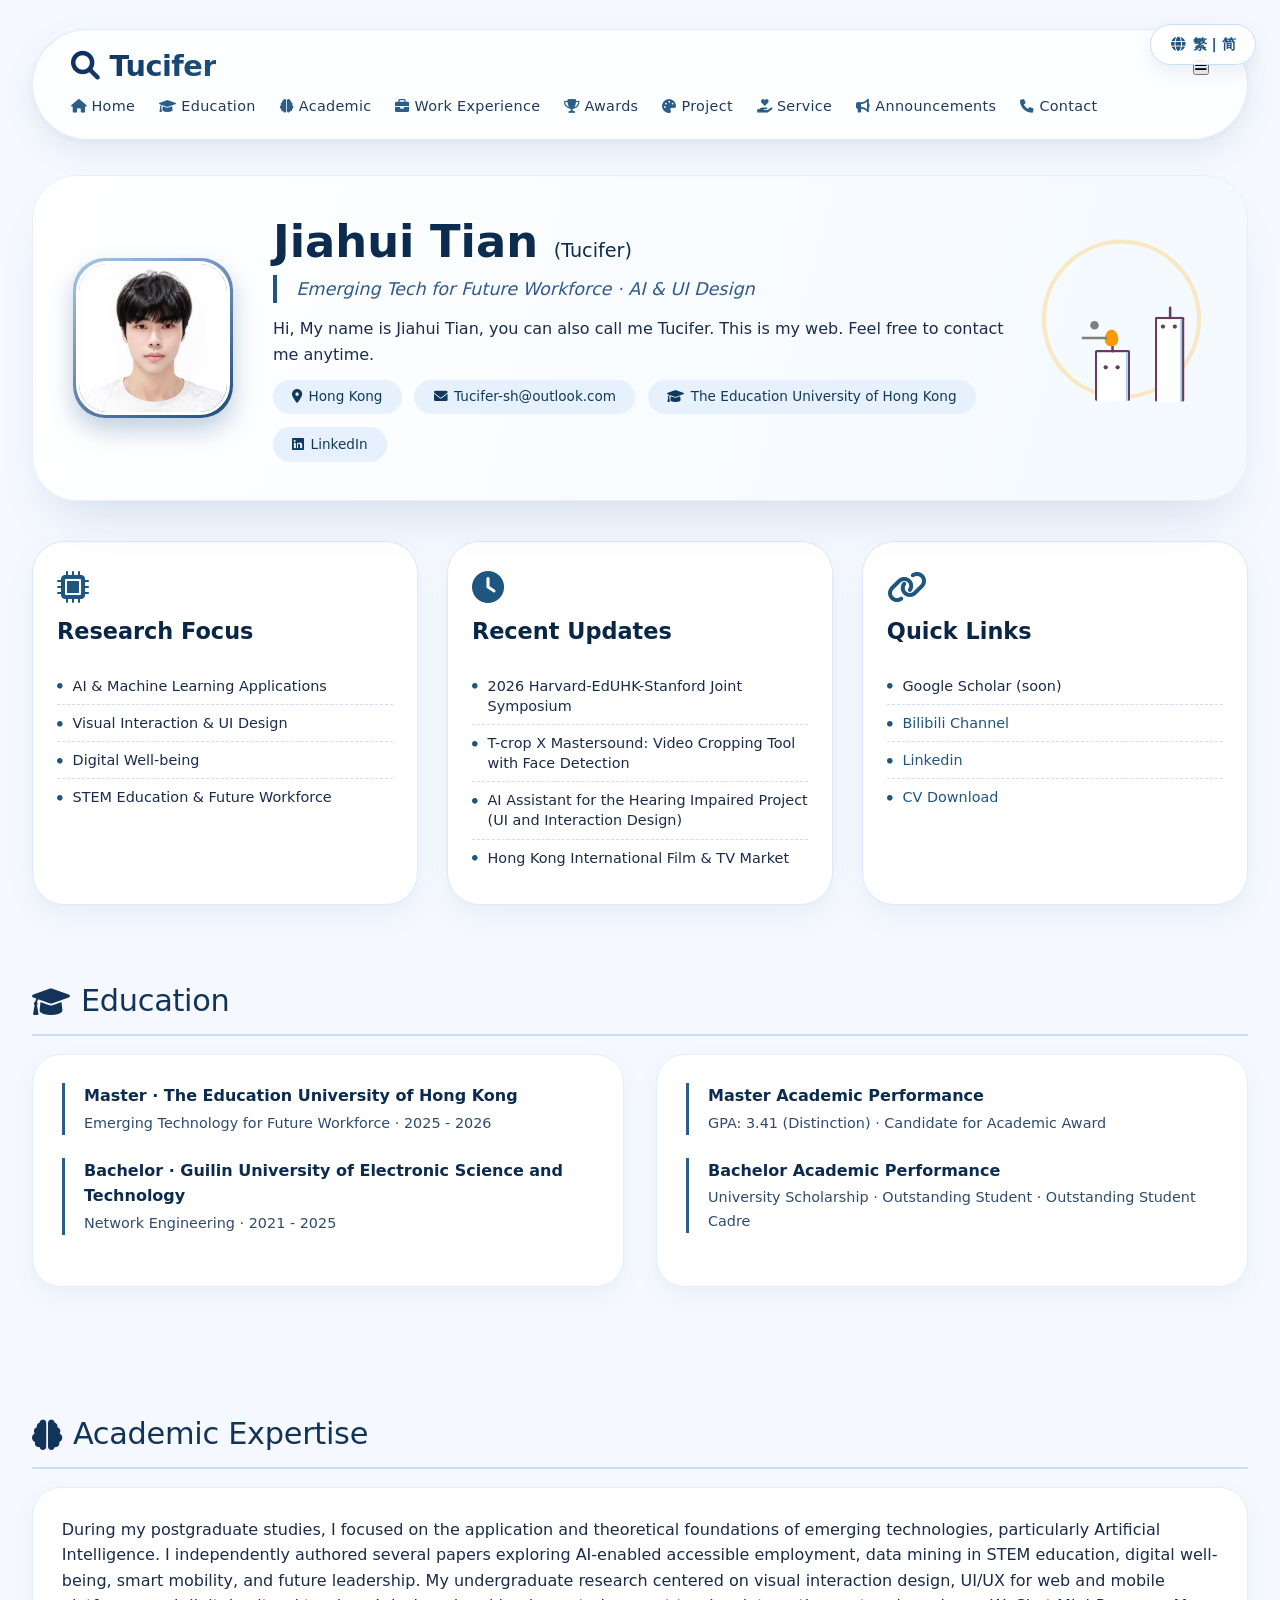
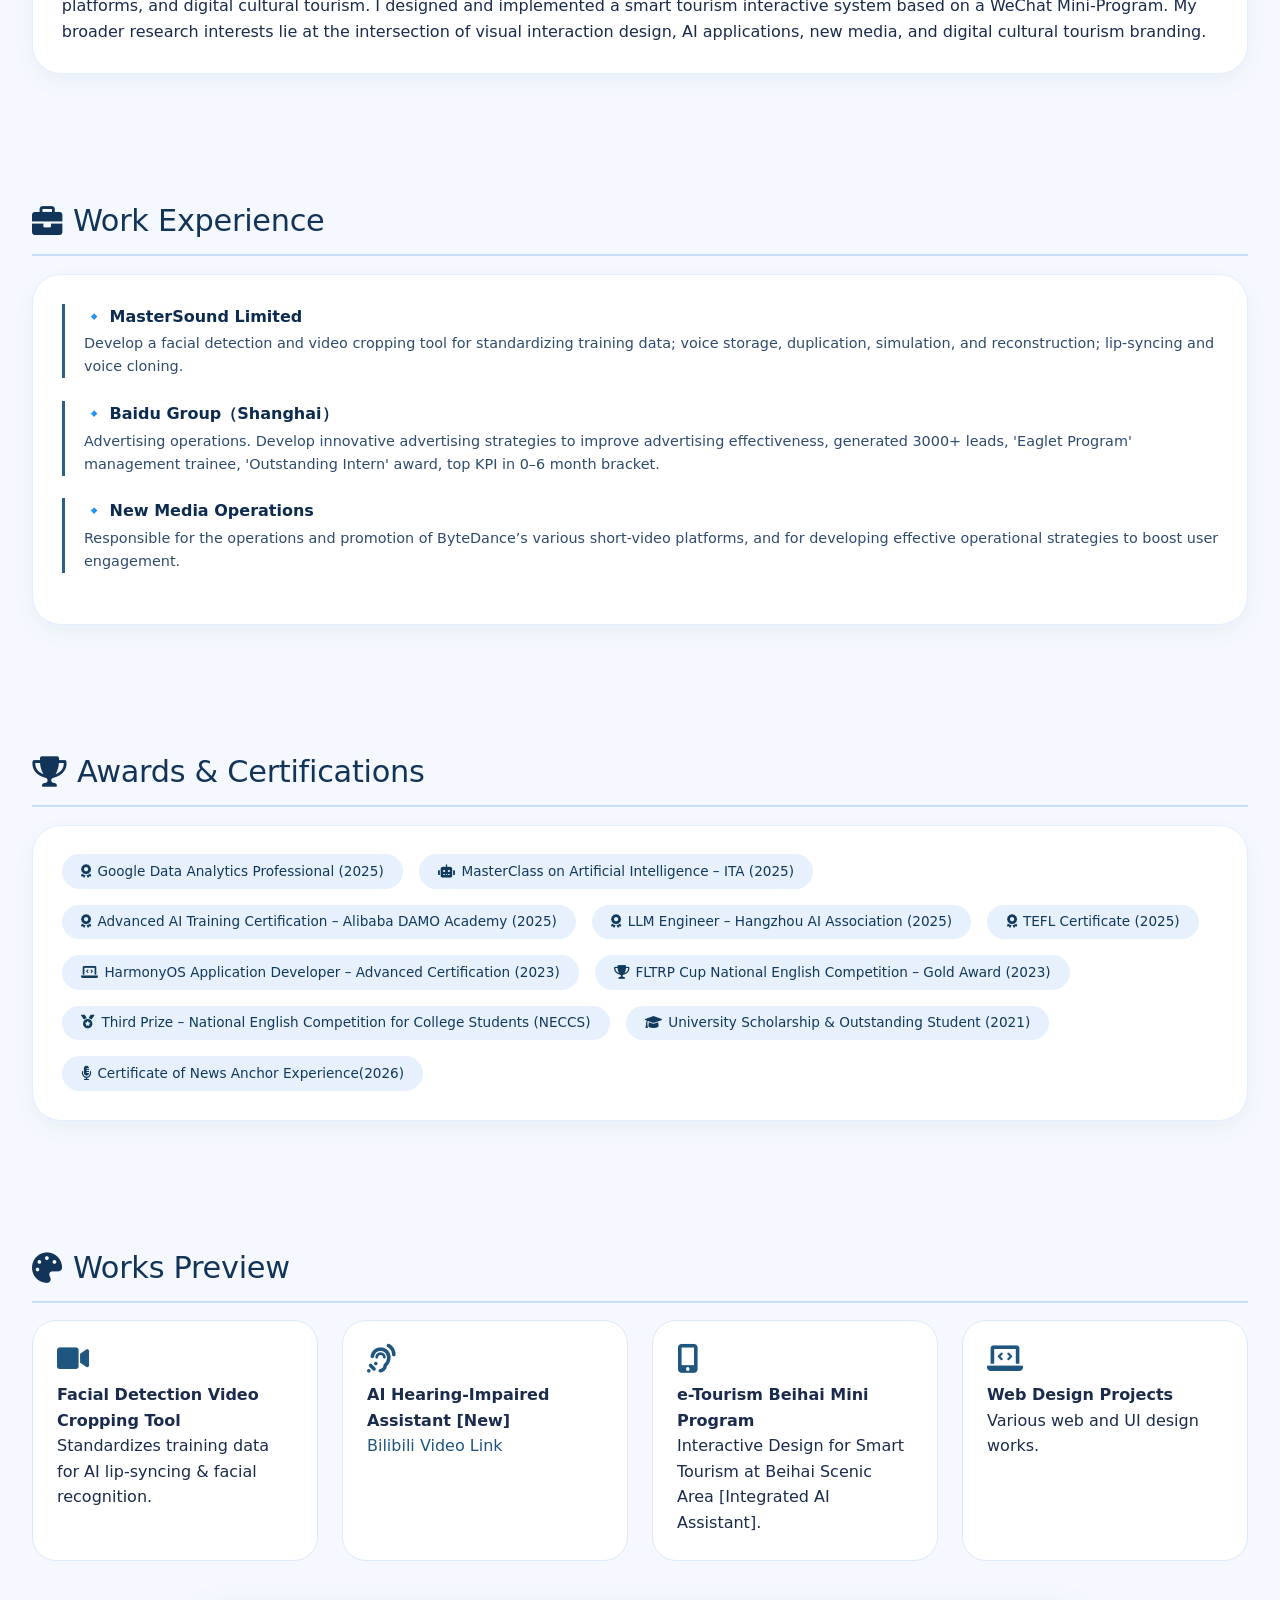
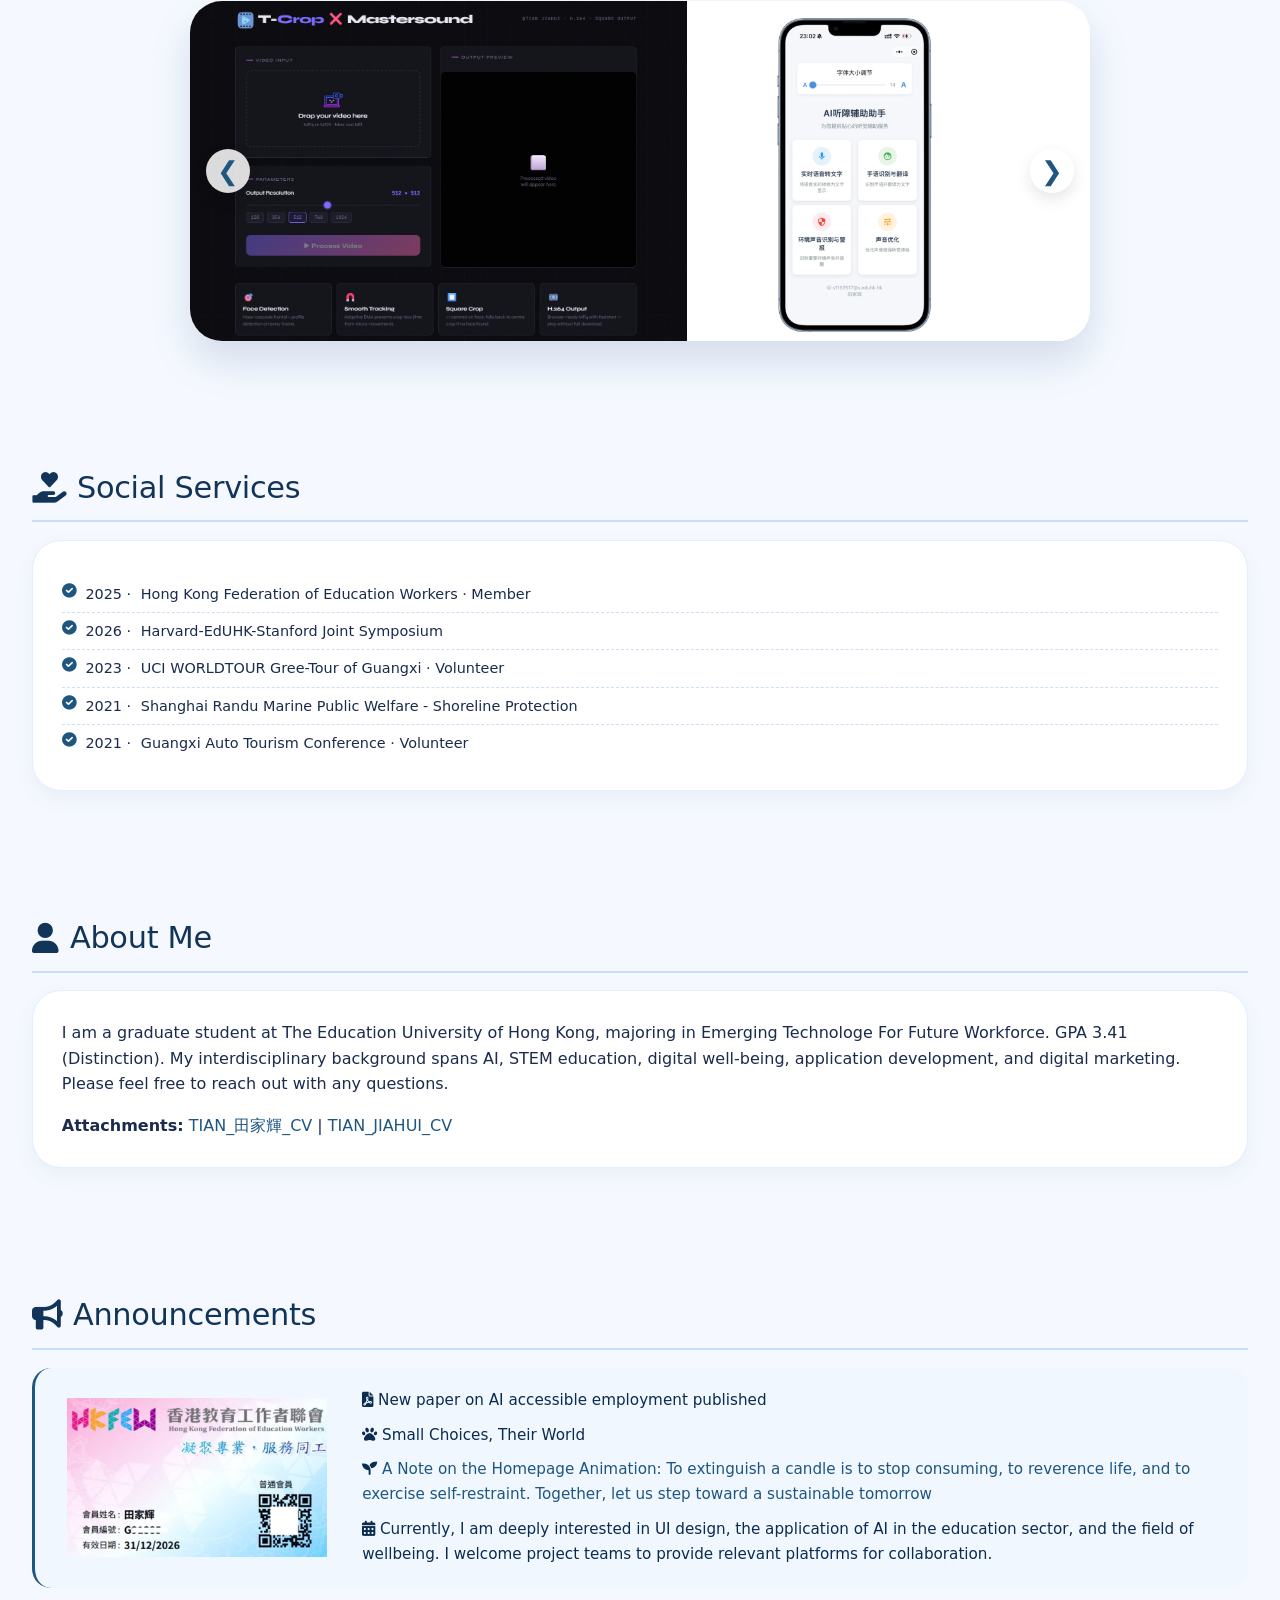
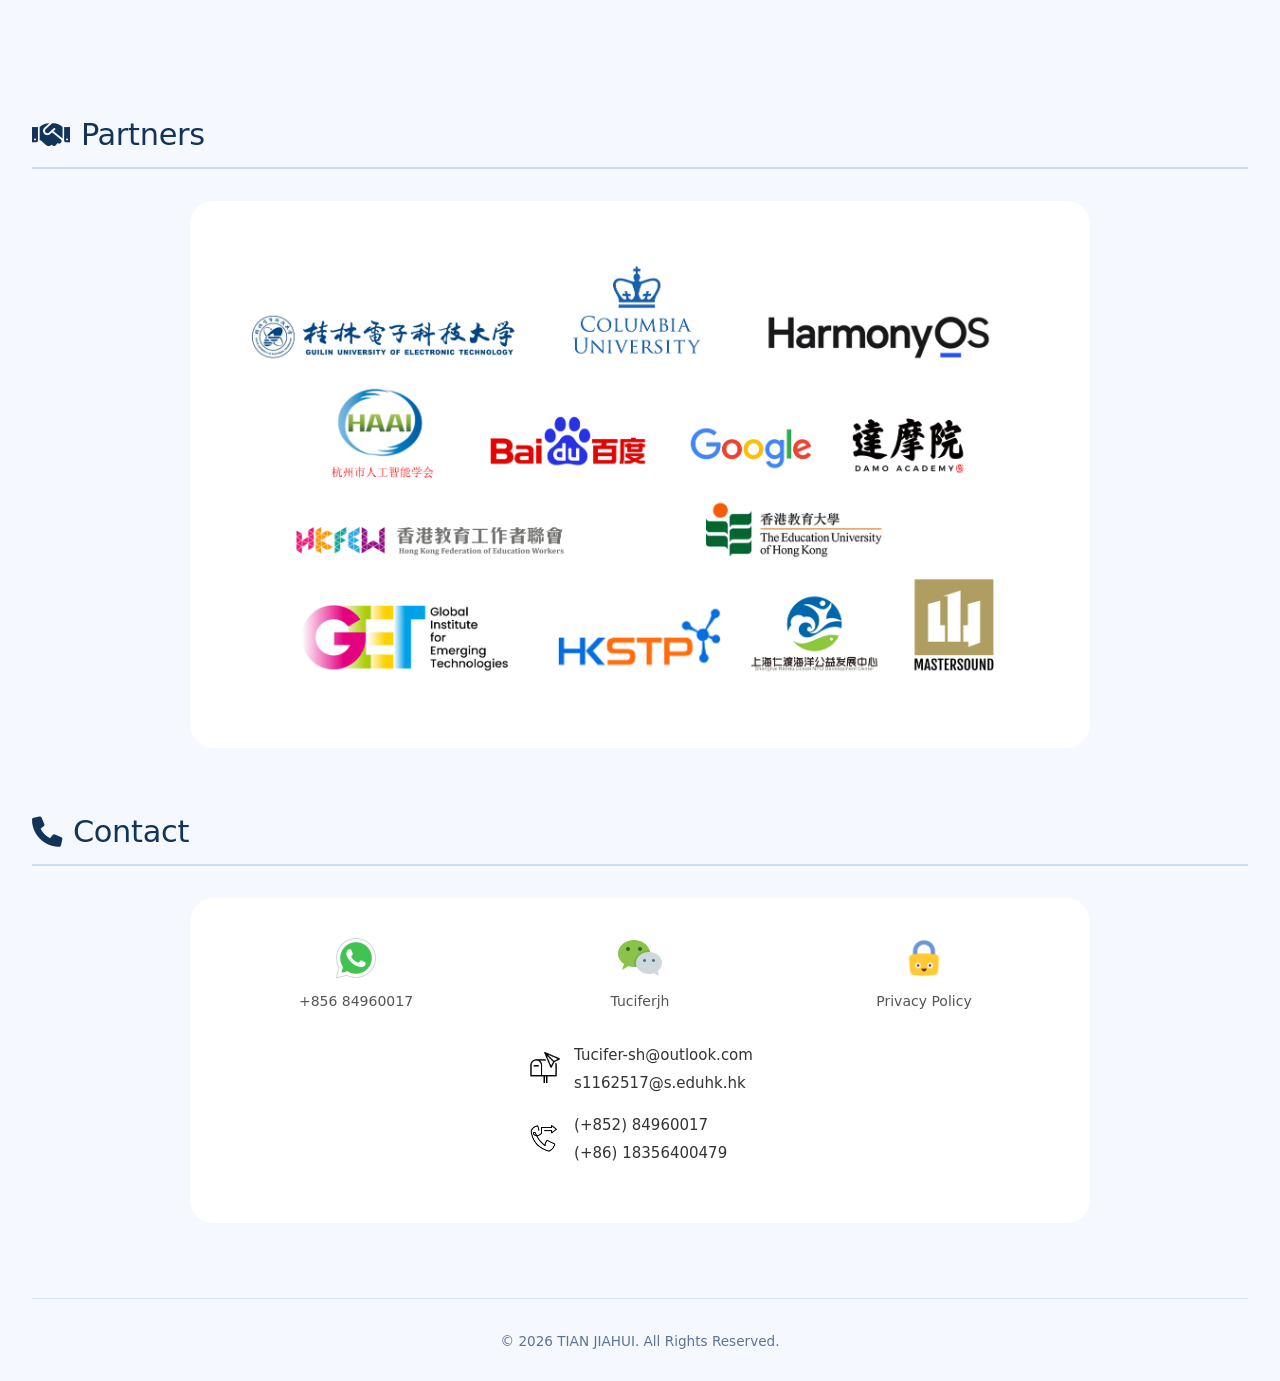
==== commit c858517a: "Update index.html" ====
--- a/index.html
+++ b/index.html
@@ -469,6 +469,11 @@
     <!-- 导航栏 -->
     <nav>
       <div class="logo"><i class="fas fa-search"></i> </i> Tucifer</div>
+<!-- 汉堡菜单按钮（仅手机端显示） -->
+<button class="nav-toggle" id="navToggle" aria-label="Toggle navigation">
+  <i class="fas fa-bars"></i>
+</button>
+
       <ul class="nav-links">
   <li>
     <a href="#home">
@@ -1653,6 +1658,33 @@
     langSwitch.classList.remove('shrink');
   }
 });
+
+
+
+/* ===== 汉堡菜单：点击展开/收起 + 自动切换图标 ===== */
+const navToggle = document.getElementById('navToggle');
+const navLinks = document.querySelector('.nav-links');
+
+navToggle.addEventListener('click', () => {
+  navLinks.classList.toggle('open');
+
+  // 切换图标 ☰ ↔ ✕
+  const icon = navToggle.querySelector('i');
+  icon.classList.toggle('fa-bars');
+  icon.classList.toggle('fa-xmark');
+});
+
+/* ===== 点击导航项后自动收起菜单 ===== */
+document.querySelectorAll('.nav-links a').forEach(link => {
+  link.addEventListener('click', () => {
+    navLinks.classList.remove('open');
+    const icon = navToggle.querySelector('i');
+    icon.classList.add('fa-bars');
+    icon.classList.remove('fa-xmark');
+  });
+});
+
+
 </script>
 
 </body>
